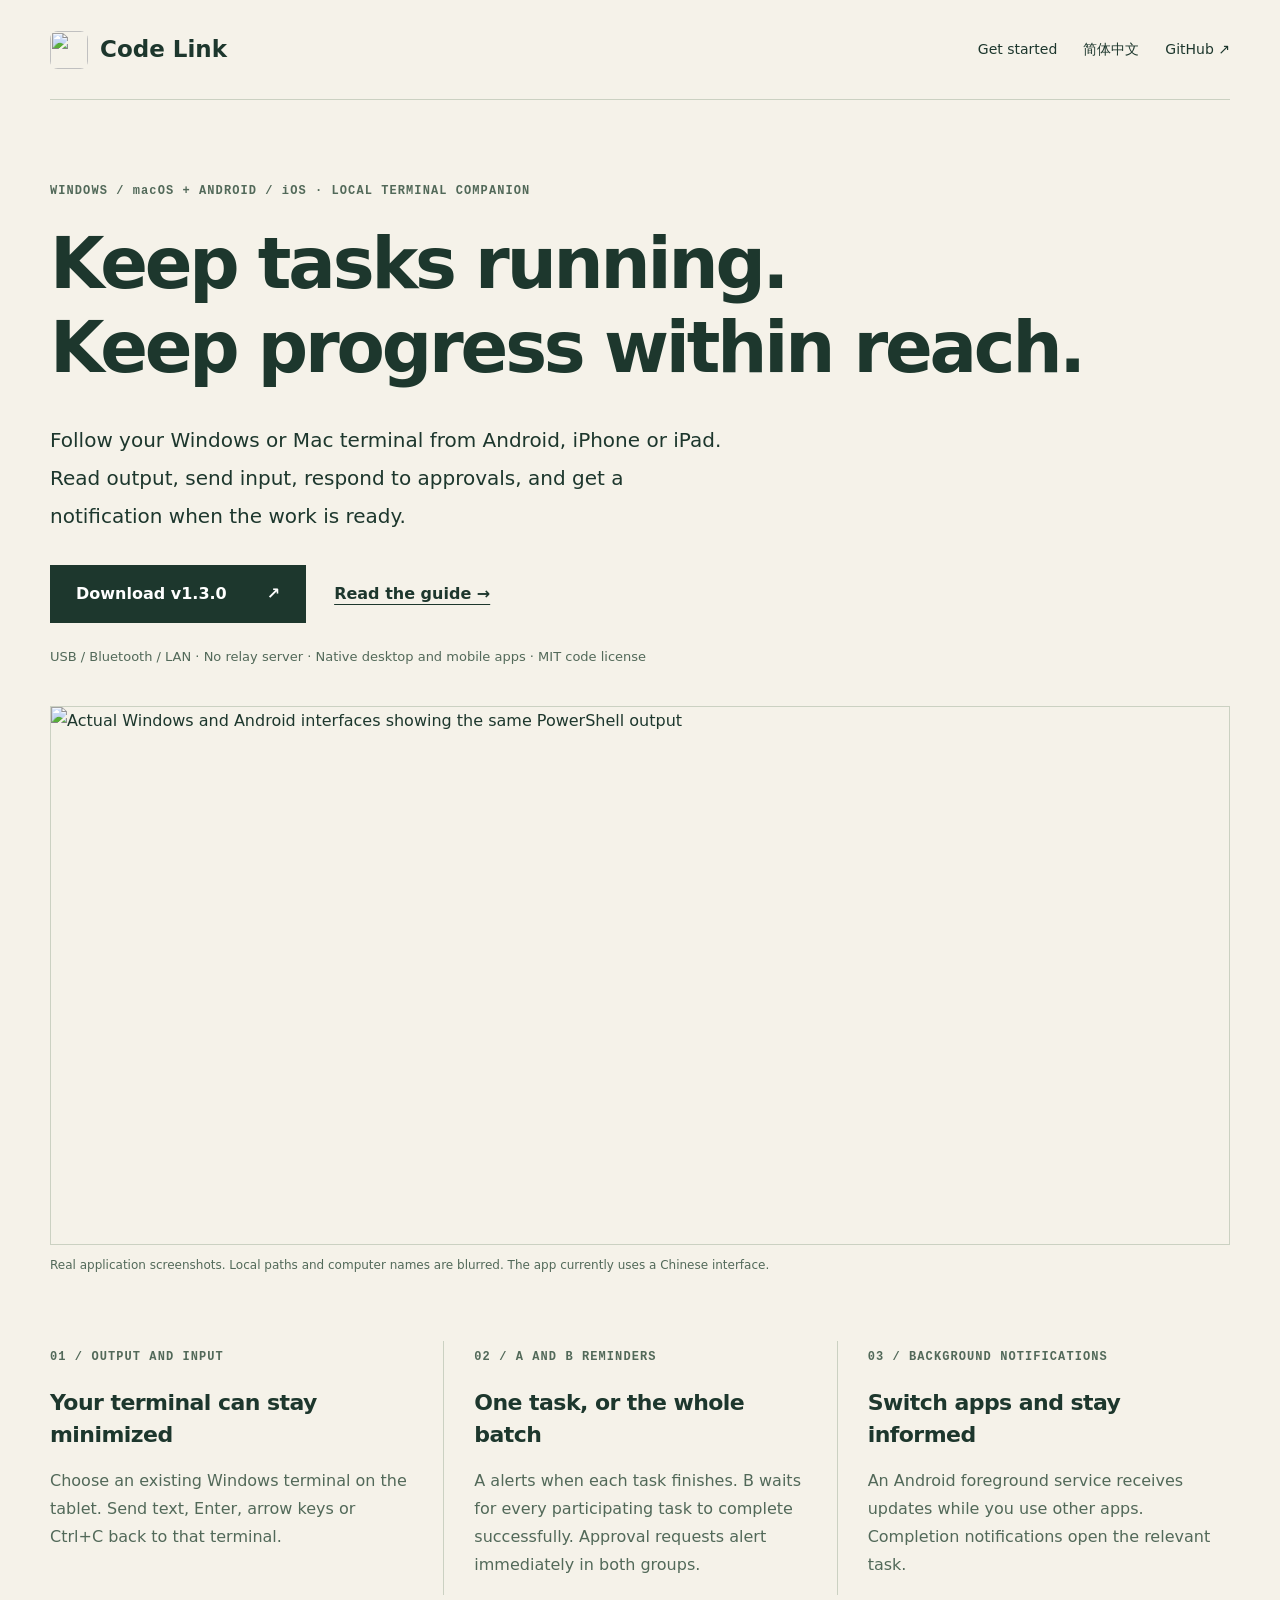
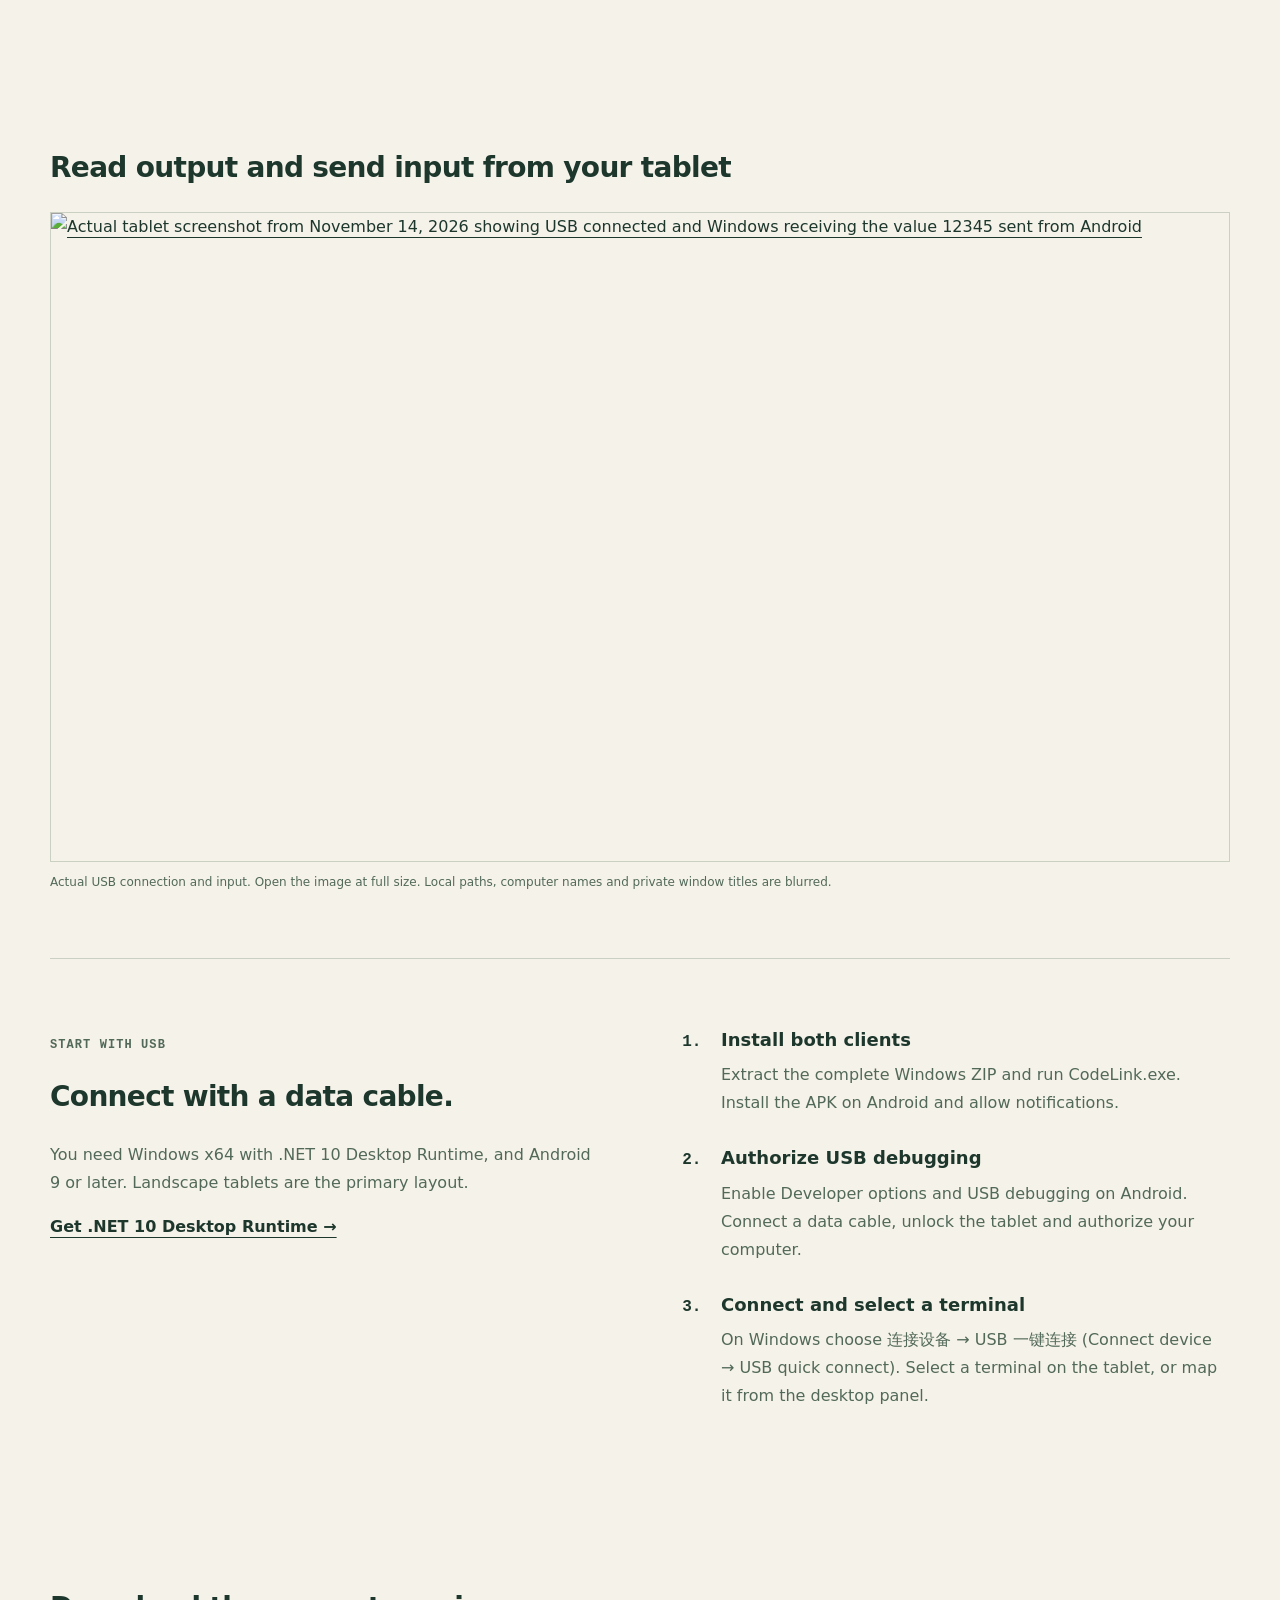
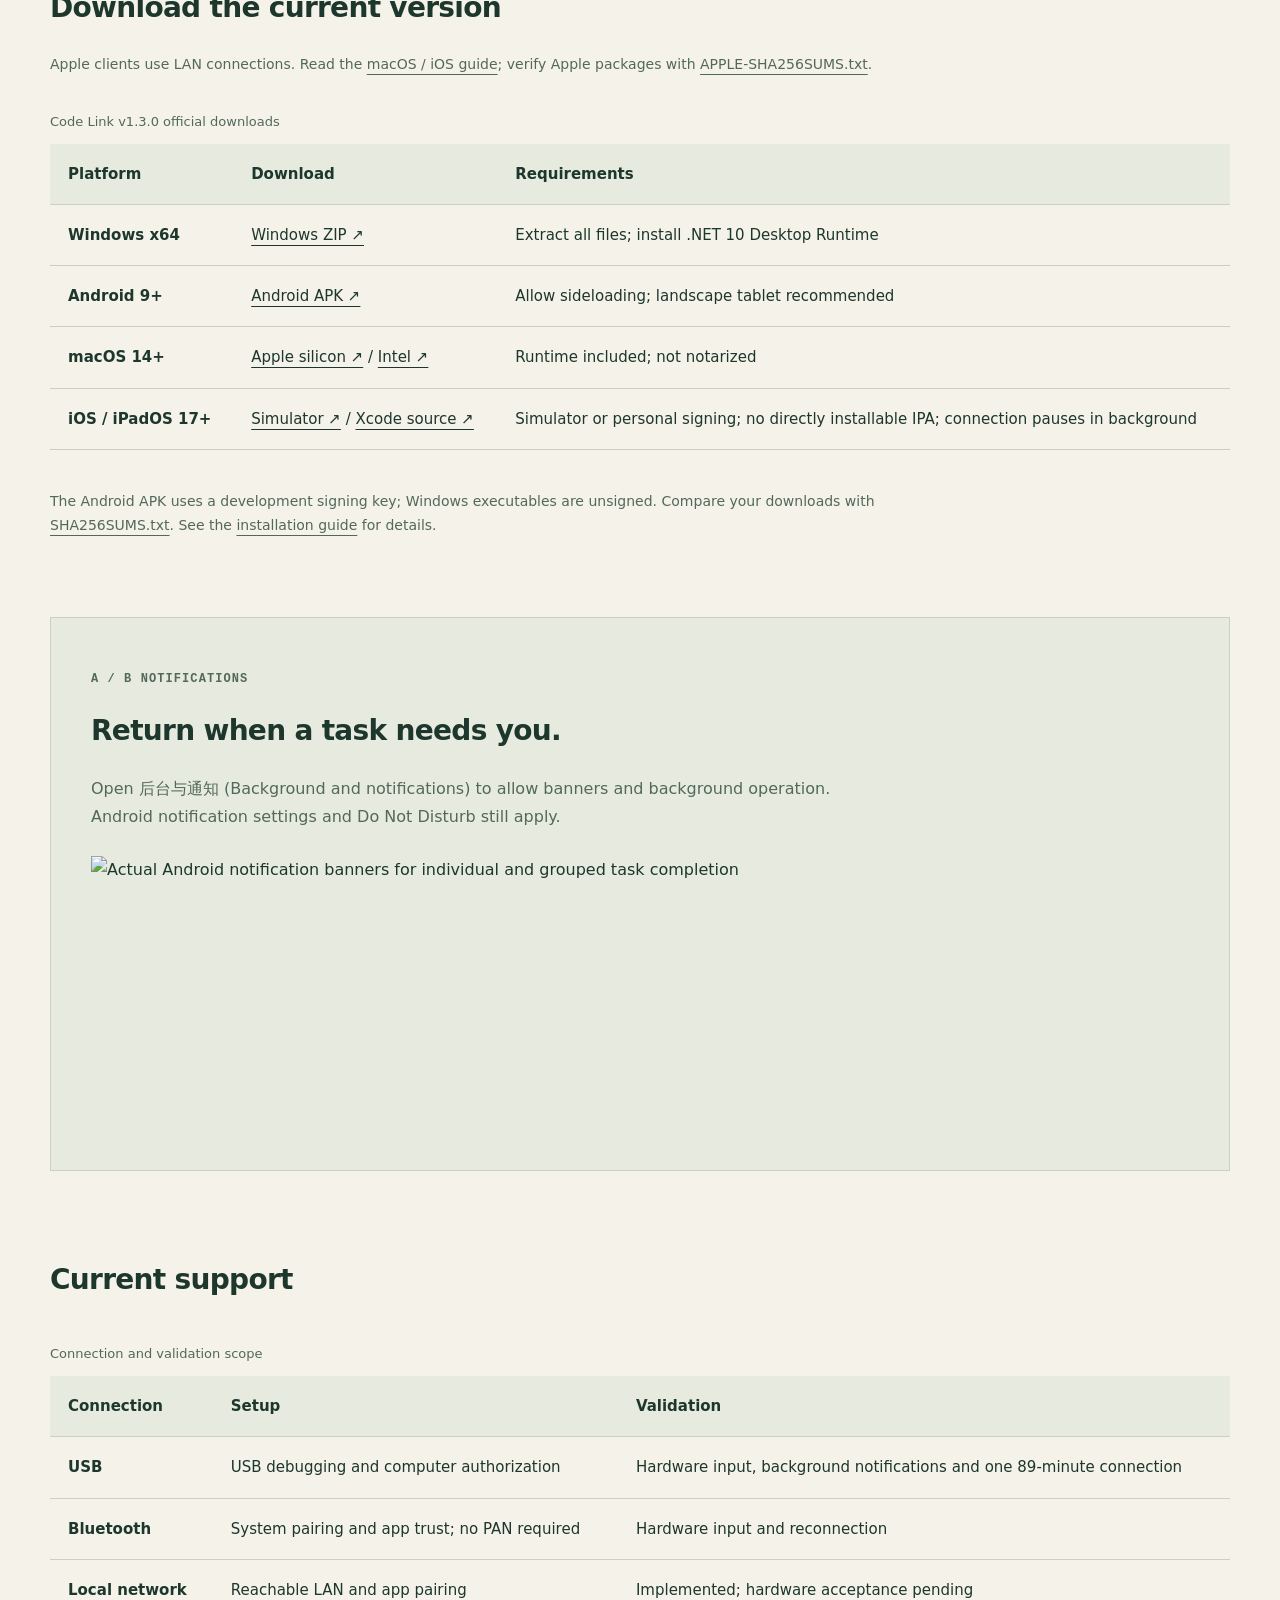
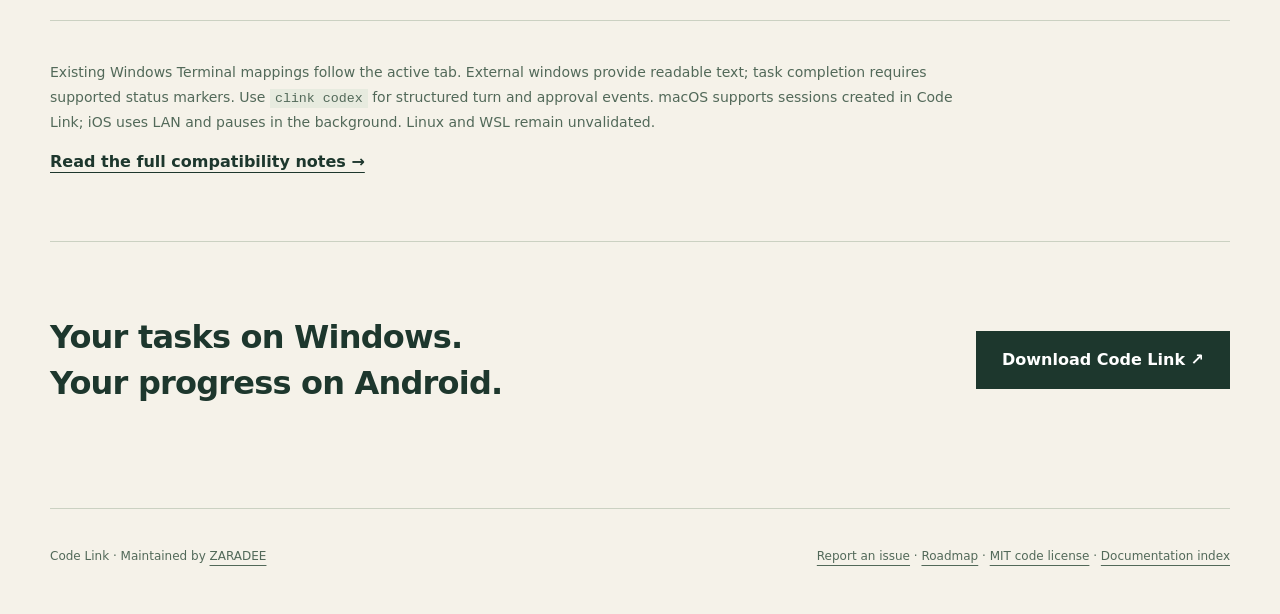
==== site/en.html @ ab852a63 "Correct Apple bundle names and exercise production TLS client" ====
<!doctype html>
<html lang="en">
<head>
  <meta charset="utf-8">
  <meta name="viewport" content="width=device-width, initial-scale=1">
  <title>Code Link | Windows / macOS terminal companion for Android / iOS</title>
  <meta name="description" content="Follow Windows or macOS terminals from Android, iPhone and iPad. Local terminal input, Codex approvals and grouped task reminders. Apple clients use LAN; iOS background and signing limitations are documented.">
  <meta name="robots" content="index,follow,max-image-preview:large">
  <meta name="theme-color" content="#1d372d">
  <link rel="canonical" href="https://zaradee.github.io/code_LINK/en.html">
  <link rel="alternate" hreflang="zh-CN" href="https://zaradee.github.io/code_LINK/">
  <link rel="alternate" hreflang="en" href="https://zaradee.github.io/code_LINK/en.html">
  <link rel="alternate" hreflang="x-default" href="https://zaradee.github.io/code_LINK/">
  <link rel="alternate" type="text/plain" href="llms.txt" title="Code Link documentation index">
  <link rel="icon" href="assets/logo.png" type="image/png">
  <link rel="sitemap" type="application/xml" href="sitemap.xml">
  <link rel="stylesheet" href="styles.css">
  <meta property="og:type" content="website">
  <meta property="og:site_name" content="Code Link">
  <meta property="og:locale" content="en_US">
  <meta property="og:locale:alternate" content="zh_CN">
  <meta property="og:title" content="Code Link | Windows / macOS terminal companion for Android / iOS">
  <meta property="og:description" content="Follow Windows or macOS terminals from Android, iPhone and iPad. Local terminal input, Codex approvals and grouped task reminders. Apple clients use LAN; iOS background and signing limitations are documented.">
  <meta property="og:url" content="https://zaradee.github.io/code_LINK/en.html">
  <meta property="og:image" content="https://zaradee.github.io/code_LINK/assets/social-preview.png">
  <meta property="og:image:width" content="1280">
  <meta property="og:image:height" content="640">
  <meta property="og:image:alt" content="Code Link running on Windows and an Android tablet">
  <meta name="twitter:card" content="summary_large_image">
  <meta name="twitter:title" content="Code Link | Local terminal companion">
  <meta name="twitter:description" content="Follow Windows or macOS terminals from Android, iPhone and iPad. Local terminal input, Codex approvals and grouped task reminders. Apple clients use LAN; iOS background and signing limitations are documented.">
  <meta name="twitter:image" content="https://zaradee.github.io/code_LINK/assets/social-preview.png">
  <script type="application/ld+json">
  {
    "@context": "https://schema.org",
    "@type": "SoftwareApplication",
    "name": "Code Link",
    "url": "https://zaradee.github.io/code_LINK/en.html",
    "description": "Local terminal companion for Windows, macOS, Android and iOS. Managed terminals, remote input, Codex approvals and grouped completion notifications; transport and background support vary by platform.",
    "applicationCategory": "DeveloperApplication",
    "operatingSystem": "Windows x64; macOS 14 or later; Android 9 or later; iOS 17 or later",
    "softwareVersion": "1.3.0",
    "inLanguage": ["zh-CN", "en"],
    "downloadUrl": "https://github.com/ZARADEE/code_LINK/releases/latest",
    "releaseNotes": "https://github.com/ZARADEE/code_LINK/blob/main/CHANGELOG.md",
    "isAccessibleForFree": true,
    "screenshot": "https://zaradee.github.io/code_LINK/assets/overview.png",
    "license": "https://github.com/ZARADEE/code_LINK/blob/main/LICENSE",
    "author": {"@type": "Person", "name": "ZARADEE", "url": "https://github.com/ZARADEE"},
    "offers": {"@type": "Offer", "price": "0", "priceCurrency": "USD"}
  }
  </script>
</head>
<body>
  <a class="skip" href="#main">Skip to content</a>
  <header class="wrap nav">
    <a class="brand" href="en.html"><img src="assets/logo.png" width="38" height="38" alt=""><span>Code Link</span></a>
    <nav aria-label="Main navigation"><a href="#start">Get started</a><a href="./" lang="zh-CN" hreflang="zh-CN">简体中文</a><a href="https://github.com/ZARADEE/code_LINK">GitHub ↗</a></nav>
  </header>
  <main id="main">
    <section class="wrap hero">
      <p class="eyebrow">WINDOWS / macOS + ANDROID / iOS · LOCAL TERMINAL COMPANION</p>
      <h1>Keep tasks running.<br>Keep progress within reach.</h1>
      <p class="intro">Follow your Windows or Mac terminal from Android, iPhone or iPad. Read output, send input, respond to approvals, and get a notification when the work is ready.</p>
      <div class="actions"><a class="button" href="https://github.com/ZARADEE/code_LINK/releases/latest">Download v1.3.0 <span aria-hidden="true">↗</span></a><a class="text-link" href="https://github.com/ZARADEE/code_LINK/blob/main/README.en.md">Read the guide →</a></div>
      <p class="meta">USB / Bluetooth / LAN · No relay server · Native desktop and mobile apps · MIT code license</p>
      <figure><img src="assets/overview.png" width="1800" height="820" alt="Actual Windows and Android interfaces showing the same PowerShell output"><figcaption>Real application screenshots. Local paths and computer names are blurred. The app currently uses a Chinese interface.</figcaption></figure>
    </section>
    <section class="wrap features" aria-label="Features">
      <article><span class="number">01 / OUTPUT AND INPUT</span><h2>Your terminal can stay minimized</h2><p>Choose an existing Windows terminal on the tablet. Send text, Enter, arrow keys or Ctrl+C back to that terminal.</p></article>
      <article><span class="number">02 / A AND B REMINDERS</span><h2>One task, or the whole batch</h2><p>A alerts when each task finishes. B waits for every participating task to complete successfully. Approval requests alert immediately in both groups.</p></article>
      <article><span class="number">03 / BACKGROUND NOTIFICATIONS</span><h2>Switch apps and stay informed</h2><p>An Android foreground service receives updates while you use other apps. Completion notifications open the relevant task.</p></article>
    </section>
    <section class="wrap details" aria-labelledby="screenshots">
      <h2 id="screenshots">Read output and send input from your tablet</h2>
      <figure><a href="assets/android.png"><img src="assets/android.png" width="1600" height="880" alt="Actual tablet screenshot from November 14, 2026 showing USB connected and Windows receiving the value 12345 sent from Android" loading="lazy"></a><figcaption>Actual USB connection and input. Open the image at full size. Local paths, computer names and private window titles are blurred.</figcaption></figure>
    </section>
    <section class="wrap split" id="start">
      <div><p class="eyebrow">START WITH USB</p><h2>Connect with a data cable.</h2><p>You need Windows x64 with .NET 10 Desktop Runtime, and Android 9 or later. Landscape tablets are the primary layout.</p><a class="text-link" href="https://dotnet.microsoft.com/en-us/download/dotnet/10.0">Get .NET 10 Desktop Runtime →</a></div>
      <ol class="steps">
        <li><strong>Install both clients</strong><p>Extract the complete Windows ZIP and run CodeLink.exe. Install the APK on Android and allow notifications.</p></li>
        <li><strong>Authorize USB debugging</strong><p>Enable Developer options and USB debugging on Android. Connect a data cable, unlock the tablet and authorize your computer.</p></li>
        <li><strong>Connect and select a terminal</strong><p>On Windows choose 连接设备 → USB 一键连接 (Connect device → USB quick connect). Select a terminal on the tablet, or map it from the desktop panel.</p></li>
      </ol>
    </section>
    <section class="wrap details" aria-labelledby="downloads">
      <h2 id="downloads">Download the current version</h2>
      <p>Apple clients use LAN connections. Read the <a href="https://github.com/ZARADEE/code_LINK/blob/main/docs/APPLE.md">macOS / iOS guide</a>; verify Apple packages with <a href="https://github.com/ZARADEE/code_LINK/releases/download/v1.3.0/APPLE-SHA256SUMS.txt">APPLE-SHA256SUMS.txt</a>.</p>
      <div class="table-scroll"><table><caption>Code Link v1.3.0 official downloads</caption><thead><tr><th scope="col">Platform</th><th scope="col">Download</th><th scope="col">Requirements</th></tr></thead><tbody>
        <tr><th scope="row">Windows x64</th><td><a href="https://github.com/ZARADEE/code_LINK/releases/download/v1.3.0/CodeLink-Windows-v1.3.0.zip">Windows ZIP ↗</a></td><td>Extract all files; install .NET 10 Desktop Runtime</td></tr>
        <tr><th scope="row">Android 9+</th><td><a href="https://github.com/ZARADEE/code_LINK/releases/download/v1.3.0/CodeLink-Android.apk">Android APK ↗</a></td><td>Allow sideloading; landscape tablet recommended</td></tr>
        <tr><th scope="row">macOS 14+</th><td><a href="https://github.com/ZARADEE/code_LINK/releases/download/v1.3.0/CodeLink-macOS-AppleSilicon-v1.3.0.zip">Apple silicon ↗</a> / <a href="https://github.com/ZARADEE/code_LINK/releases/download/v1.3.0/CodeLink-macOS-Intel-v1.3.0.zip">Intel ↗</a></td><td>Runtime included; not notarized</td></tr>
        <tr><th scope="row">iOS / iPadOS 17+</th><td><a href="https://github.com/ZARADEE/code_LINK/releases/download/v1.3.0/CodeLink-iOS-Simulator-v1.3.0.zip">Simulator ↗</a> / <a href="https://github.com/ZARADEE/code_LINK/releases/download/v1.3.0/CodeLink-Apple-Source-v1.3.0.zip">Xcode source ↗</a></td><td>Simulator or personal signing; no directly installable IPA; connection pauses in background</td></tr>
      </tbody></table></div>
      <p>The Android APK uses a development signing key; Windows executables are unsigned. Compare your downloads with <a href="https://github.com/ZARADEE/code_LINK/releases/download/v1.3.0/SHA256SUMS.txt">SHA256SUMS.txt</a>. See the <a href="https://github.com/ZARADEE/code_LINK/blob/main/docs/INSTALL.md">installation guide</a> for details.</p>
    </section>
    <section class="wrap notification">
      <div><p class="eyebrow">A / B NOTIFICATIONS</p><h2>Return when a task needs you.</h2><p>Open 后台与通知 (Background and notifications) to allow banners and background operation. Android notification settings and Do Not Disturb still apply.</p></div>
      <img src="assets/notifications.png" width="1320" height="330" alt="Actual Android notification banners for individual and grouped task completion" loading="lazy">
    </section>
    <section class="wrap details" aria-labelledby="scope">
      <h2 id="scope">Current support</h2>
      <div class="table-scroll"><table><caption>Connection and validation scope</caption><thead><tr><th scope="col">Connection</th><th scope="col">Setup</th><th scope="col">Validation</th></tr></thead><tbody>
        <tr><th scope="row">USB</th><td>USB debugging and computer authorization</td><td>Hardware input, background notifications and one 89-minute connection</td></tr>
        <tr><th scope="row">Bluetooth</th><td>System pairing and app trust; no PAN required</td><td>Hardware input and reconnection</td></tr>
        <tr><th scope="row">Local network</th><td>Reachable LAN and app pairing</td><td>Implemented; hardware acceptance pending</td></tr>
      </tbody></table></div>
      <p>Existing Windows Terminal mappings follow the active tab. External windows provide readable text; task completion requires supported status markers. Use <code>clink codex</code> for structured turn and approval events. macOS supports sessions created in Code Link; iOS uses LAN and pauses in the background. Linux and WSL remain unvalidated.</p>
      <a class="text-link" href="https://github.com/ZARADEE/code_LINK/blob/main/README.en.md">Read the full compatibility notes →</a>
    </section>
    <section class="wrap closing"><h2>Your tasks on Windows.<br>Your progress on Android.</h2><a class="button" href="https://github.com/ZARADEE/code_LINK/releases/latest">Download Code Link ↗</a></section>
  </main>
  <footer class="wrap"><p>Code Link · Maintained by <a href="https://github.com/ZARADEE">ZARADEE</a></p><p><a href="https://github.com/ZARADEE/code_LINK/issues/new/choose">Report an issue</a> · <a href="https://github.com/ZARADEE/code_LINK/blob/main/docs/ROADMAP.md">Roadmap</a> · <a href="https://github.com/ZARADEE/code_LINK/blob/main/LICENSE">MIT code license</a> · <a href="llms.txt">Documentation index</a></p></footer>
</body>
</html>
---- site/styles.css ----
:root{color-scheme:light;--paper:#f5f2e9;--ink:#1d372d;--muted:#526959;--line:#cbd1c2;--accent:#efbe3e}*{box-sizing:border-box}html{scroll-behavior:smooth;scroll-padding-top:24px}body{margin:0;background:var(--paper);color:var(--ink);font-family:system-ui,-apple-system,"Segoe UI","Microsoft YaHei",sans-serif;line-height:1.75}a{color:inherit;text-underline-offset:5px}a:hover{color:#465d24}a:focus-visible{outline:3px solid #936900;outline-offset:5px}.wrap{width:min(1180px,calc(100% - 64px));margin-inline:auto}.nav{display:flex;align-items:center;justify-content:space-between;gap:24px;min-height:100px;border-bottom:1px solid var(--line)}.brand{display:flex;align-items:center;gap:12px;font-size:23px;font-weight:750;text-decoration:none}.brand img{border-radius:8px}.nav nav{display:flex;gap:26px;font-size:14px}.nav nav a{text-decoration:none}.hero{padding-top:70px}.eyebrow,.number{font:600 12px/1.5 ui-monospace,Consolas,monospace;letter-spacing:.09em;color:var(--muted)}h1{font-size:clamp(42px,5.5vw,78px);letter-spacing:-.045em;line-height:1.19;margin:23px 0 30px;font-weight:800}h2{font-size:28px;line-height:1.45;letter-spacing:-.025em}.intro{max-width:680px;font-size:20px;line-height:1.9}.actions{display:flex;flex-wrap:wrap;align-items:center;gap:28px;margin-top:30px}.button{display:inline-flex;gap:40px;align-items:center;padding:14px 25px;background:var(--ink);color:white;text-decoration:none;border:1px solid var(--ink);font-weight:650}.button:hover{background:#365646;color:white}.text-link{font-weight:650}.meta{font-size:13px;color:var(--muted);margin:23px 0 38px}figure{margin:0}figure img{display:block;width:100%;height:auto;border:1px solid var(--line)}figcaption{font-size:12px;color:var(--muted);margin-top:10px}.features{display:grid;grid-template-columns:repeat(3,1fr);gap:0;padding:65px 0}.features article{padding:0 30px;border-left:1px solid var(--line)}.features article:first-child{padding-left:0;border-left:0}.features article:last-child{padding-right:0}.features h2{font-size:22px;margin:18px 0 14px}.features p,.split p,.notification p,.details p{color:var(--muted)}.split{display:grid;grid-template-columns:1fr 1fr;gap:90px;border-top:1px solid var(--line);padding:65px 0}.steps{margin:0;padding-left:26px}.steps li{padding-left:10px;margin-bottom:25px}.steps li::marker{font:600 16px ui-monospace,monospace}.steps strong{font-size:18px}.steps p{margin:6px 0}.notification{padding:40px;background:#e7ebdf;border:1px solid var(--line)}.notification>div{max-width:800px}.notification img{width:100%;height:auto;display:block;margin-top:25px}.details{padding-block:65px}.table-scroll{overflow-x:auto}table{width:100%;border-collapse:collapse;text-align:left;margin:20px 0 25px;font-size:15px}caption{text-align:left;color:var(--muted);font-size:13px;padding-bottom:10px}th,td{padding:17px 18px;border-bottom:1px solid var(--line)}thead{background:#e7ebdf}tbody th{white-space:nowrap}.details p{font-size:14px;max-width:920px}code{font-size:.95em;background:#e7ebdf;padding:2px 5px}.closing{border-top:1px solid var(--line);padding:45px 0 75px;display:flex;align-items:center;justify-content:space-between;gap:30px}.closing h2{font-size:32px}footer{border-top:1px solid var(--line);padding:25px 0 35px;font-size:12px;color:var(--muted);display:flex;justify-content:space-between;gap:20px}.skip{position:absolute;left:20px;top:-100px;padding:10px 16px;background:white;z-index:5}.skip:focus{top:10px}@media(max-width:760px){.wrap{width:calc(100% - 36px)}.nav{min-height:82px;flex-wrap:wrap;gap:10px;padding-block:15px}.nav nav{gap:18px;font-size:12px}.brand{font-size:20px}.hero{padding-top:45px}.intro{font-size:17px}.features{grid-template-columns:1fr;padding-block:35px}.features article,.features article:first-child,.features article:last-child{padding:24px 0;border-left:0;border-bottom:1px solid var(--line)}.split{grid-template-columns:1fr;gap:35px;padding-block:40px}.notification{padding:22px}.notification h2{font-size:24px}.details{padding-block:35px}th,td{padding:12px;min-width:130px}.closing{display:block;padding-block:30px 50px}.closing h2{font-size:27px}footer{display:block}.meta{line-height:2}.actions{gap:20px}}@media(prefers-reduced-motion:reduce){html{scroll-behavior:auto}}
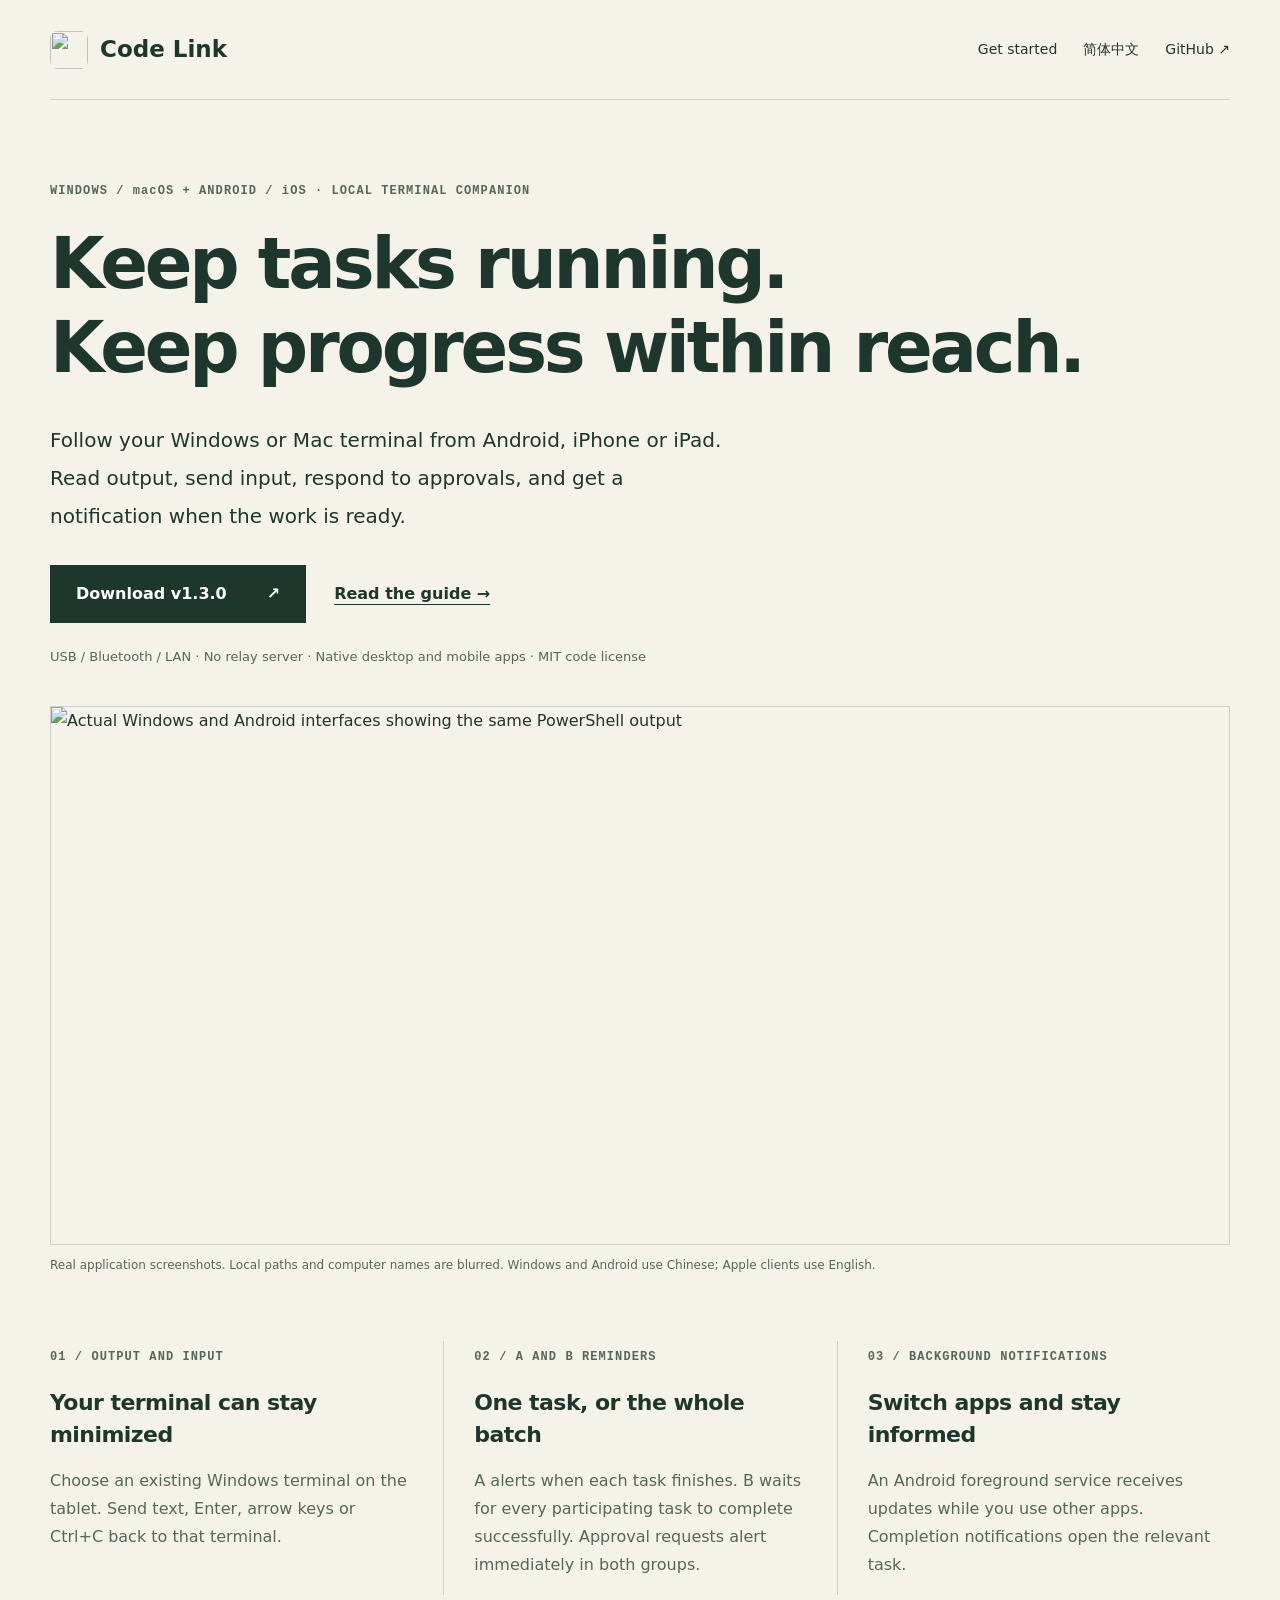
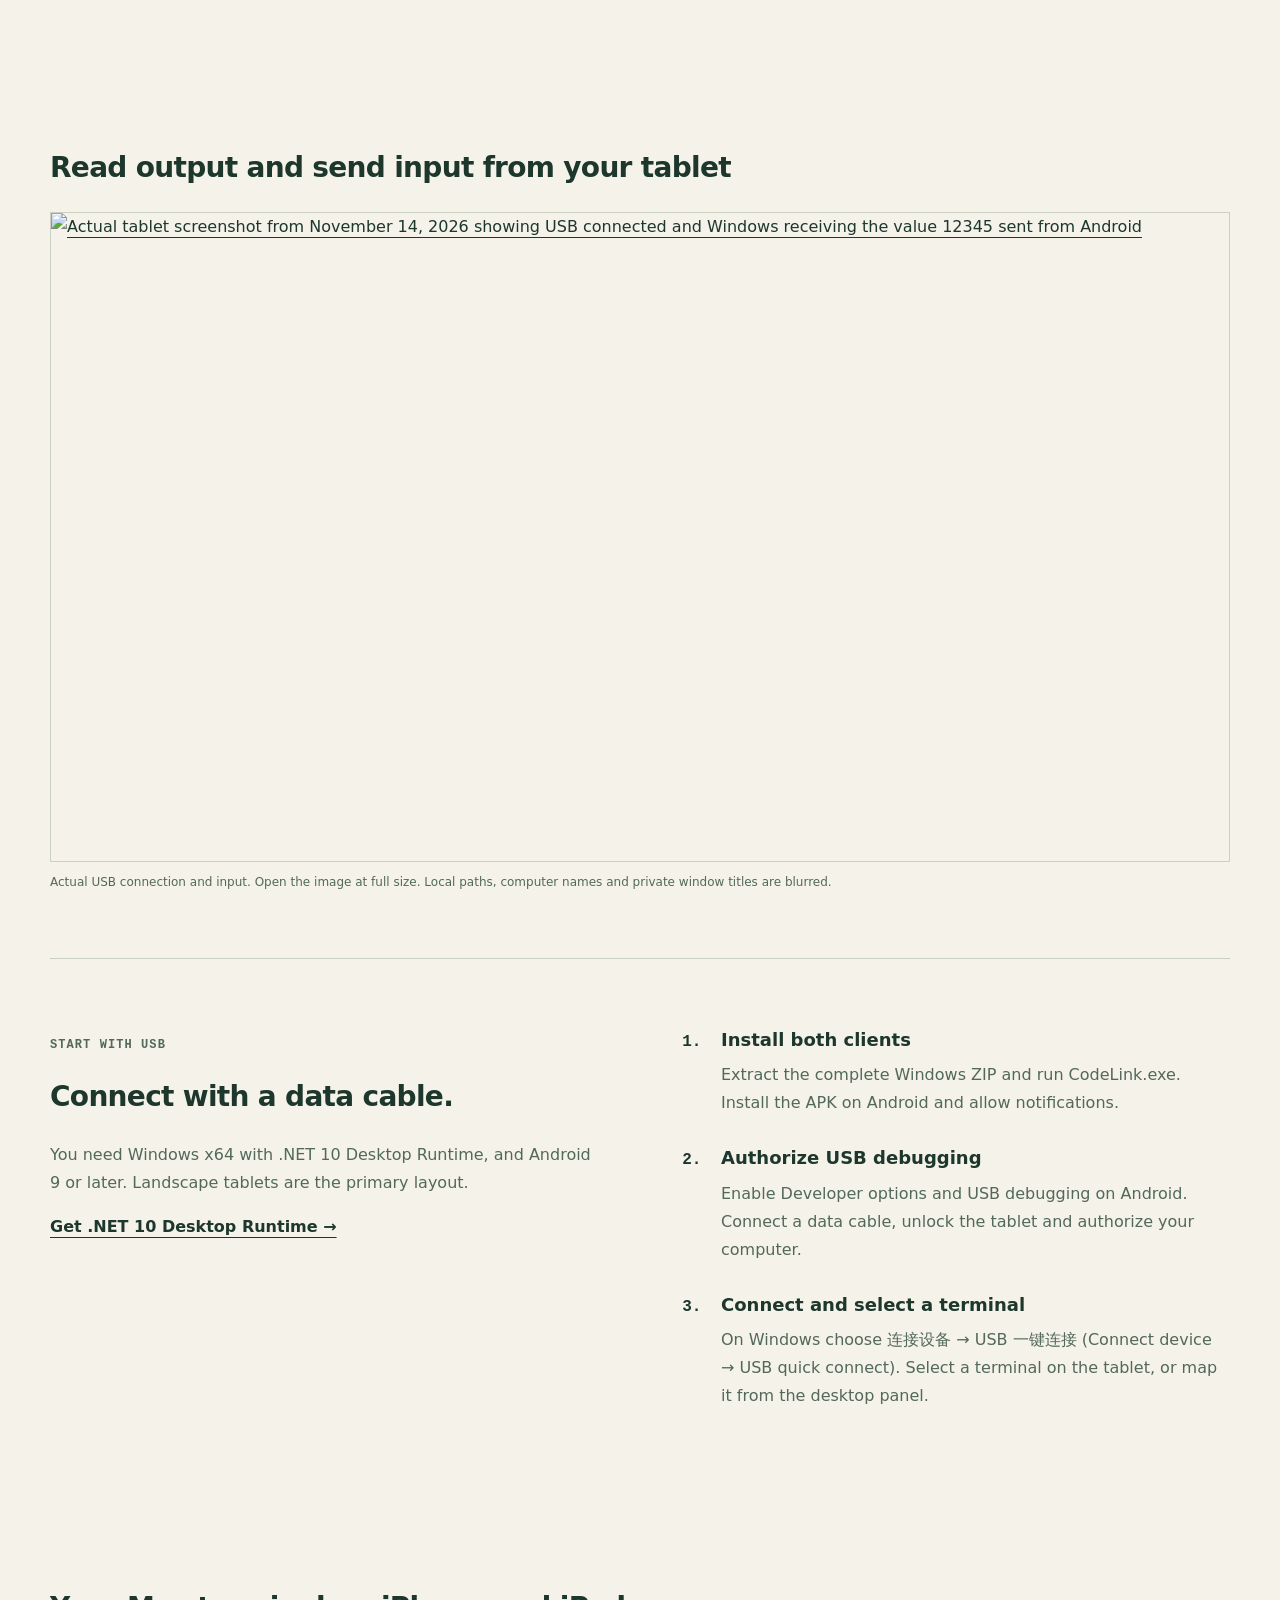
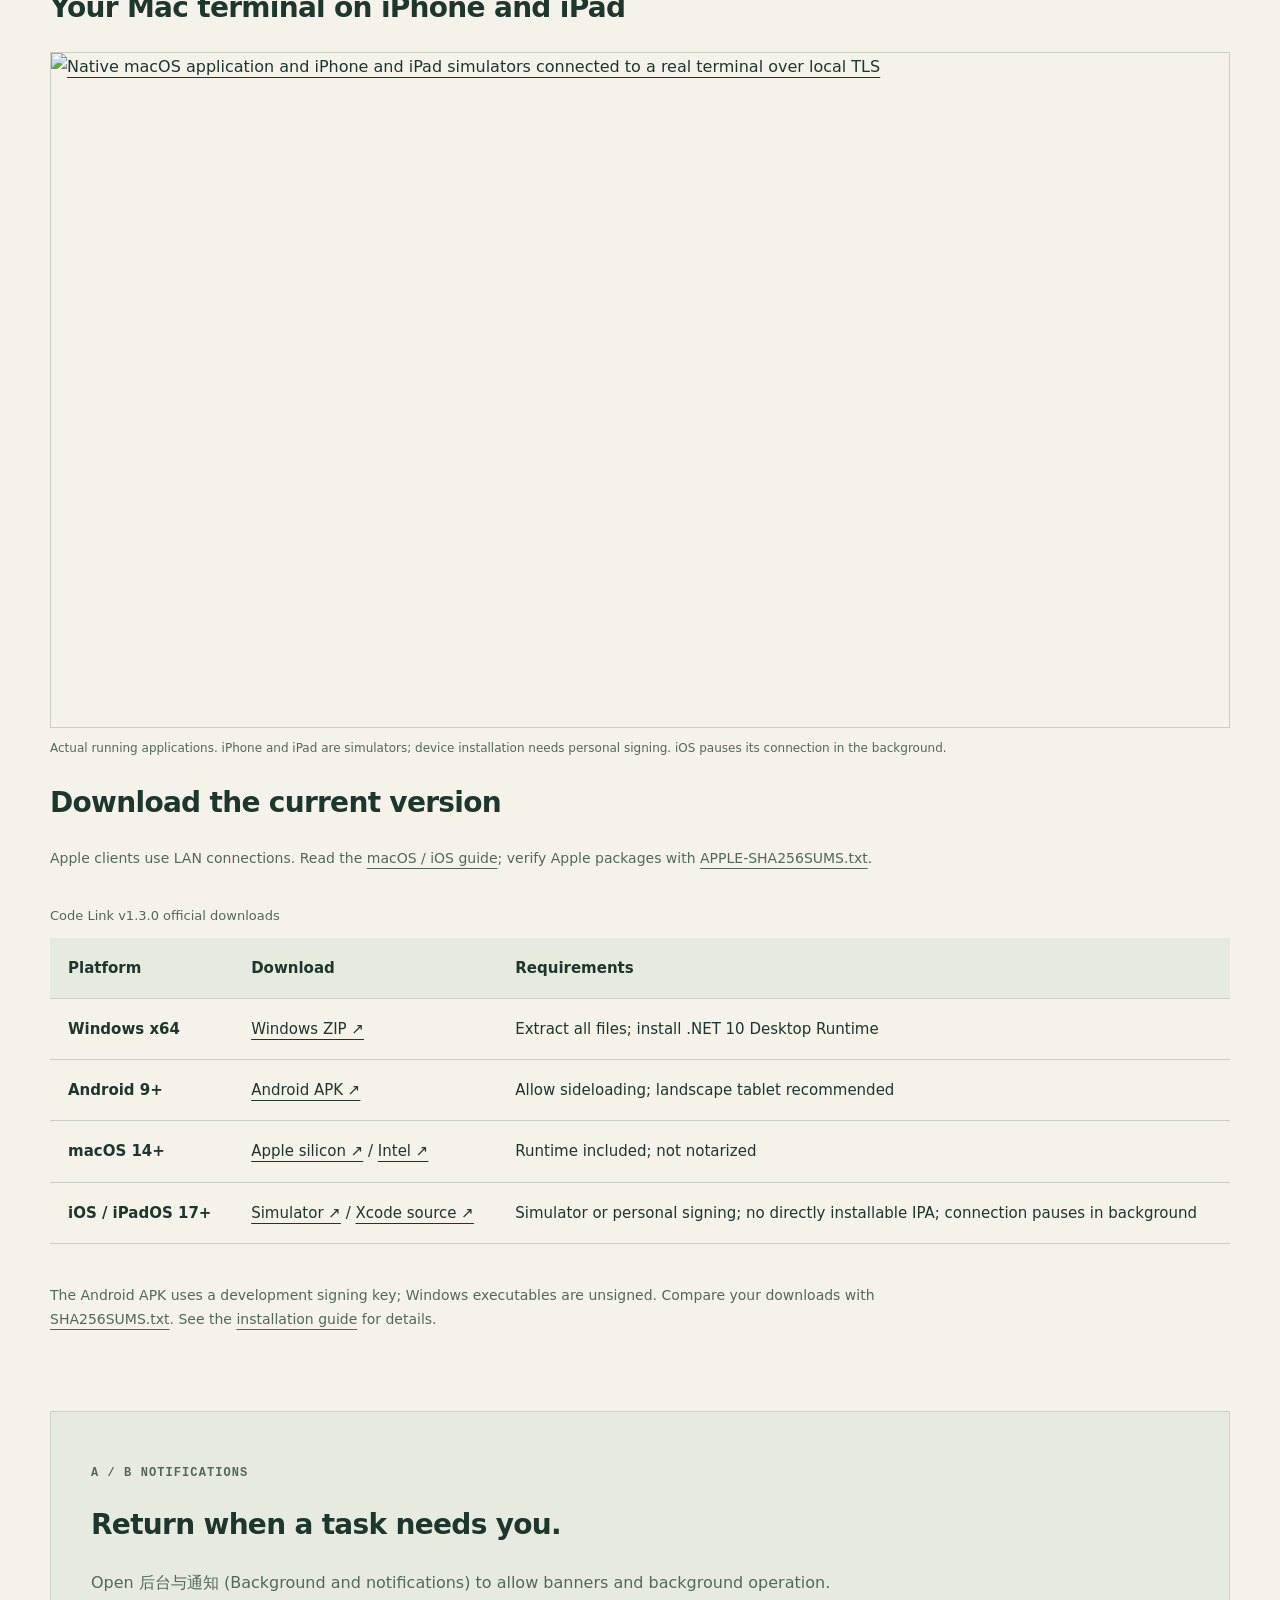
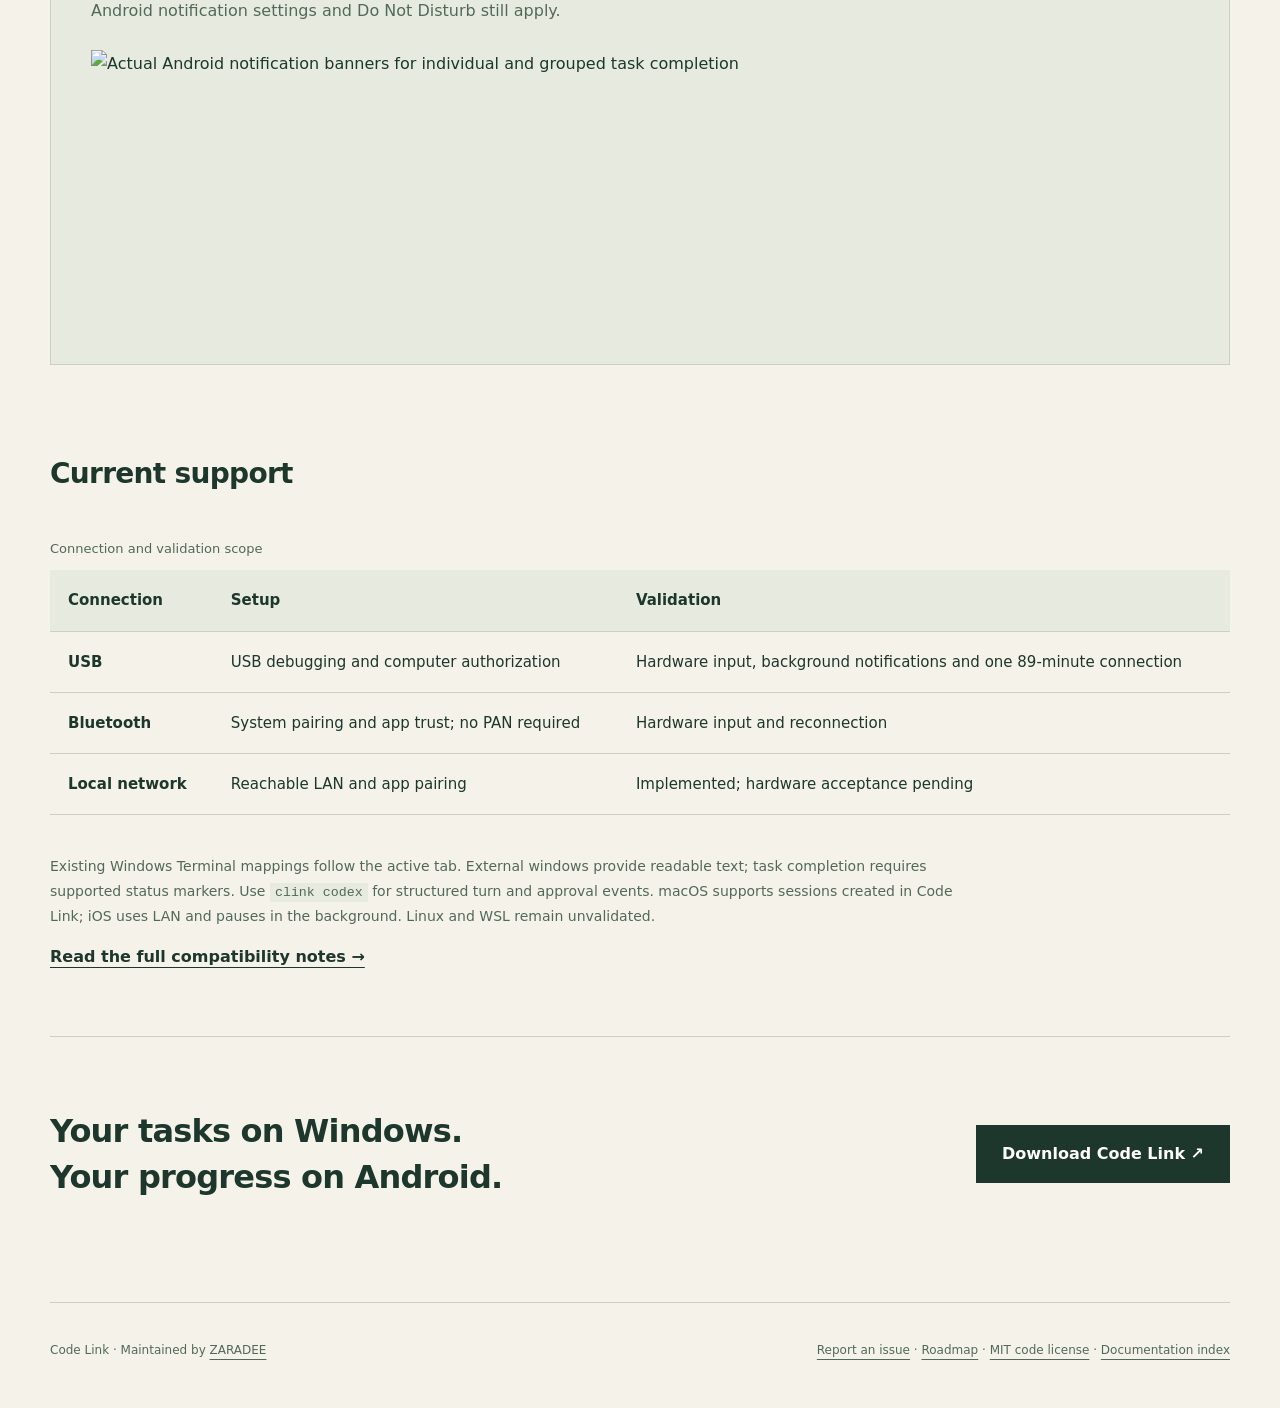
==== commit 8d6c9d2b: "Verify Apple bundle versions and document real Mac and iOS captures" ====
--- a/site/en.html
+++ b/site/en.html
@@ -64,7 +64,7 @@
       <p class="intro">Follow your Windows or Mac terminal from Android, iPhone or iPad. Read output, send input, respond to approvals, and get a notification when the work is ready.</p>
       <div class="actions"><a class="button" href="https://github.com/ZARADEE/code_LINK/releases/latest">Download v1.3.0 <span aria-hidden="true">↗</span></a><a class="text-link" href="https://github.com/ZARADEE/code_LINK/blob/main/README.en.md">Read the guide →</a></div>
       <p class="meta">USB / Bluetooth / LAN · No relay server · Native desktop and mobile apps · MIT code license</p>
-      <figure><img src="assets/overview.png" width="1800" height="820" alt="Actual Windows and Android interfaces showing the same PowerShell output"><figcaption>Real application screenshots. Local paths and computer names are blurred. The app currently uses a Chinese interface.</figcaption></figure>
+      <figure><img src="assets/overview.png" width="1800" height="820" alt="Actual Windows and Android interfaces showing the same PowerShell output"><figcaption>Real application screenshots. Local paths and computer names are blurred. Windows and Android use Chinese; Apple clients use English.</figcaption></figure>
     </section>
     <section class="wrap features" aria-label="Features">
       <article><span class="number">01 / OUTPUT AND INPUT</span><h2>Your terminal can stay minimized</h2><p>Choose an existing Windows terminal on the tablet. Send text, Enter, arrow keys or Ctrl+C back to that terminal.</p></article>
@@ -84,6 +84,8 @@
       </ol>
     </section>
     <section class="wrap details" aria-labelledby="downloads">
+      <h2 id="apple">Your Mac terminal on iPhone and iPad</h2>
+      <figure><a href="assets/apple-overview.png"><img src="assets/apple-overview.png" width="1800" height="1030" alt="Native macOS application and iPhone and iPad simulators connected to a real terminal over local TLS" loading="lazy"></a><figcaption>Actual running applications. iPhone and iPad are simulators; device installation needs personal signing. iOS pauses its connection in the background.</figcaption></figure>
       <h2 id="downloads">Download the current version</h2>
       <p>Apple clients use LAN connections. Read the <a href="https://github.com/ZARADEE/code_LINK/blob/main/docs/APPLE.md">macOS / iOS guide</a>; verify Apple packages with <a href="https://github.com/ZARADEE/code_LINK/releases/download/v1.3.0/APPLE-SHA256SUMS.txt">APPLE-SHA256SUMS.txt</a>.</p>
       <div class="table-scroll"><table><caption>Code Link v1.3.0 official downloads</caption><thead><tr><th scope="col">Platform</th><th scope="col">Download</th><th scope="col">Requirements</th></tr></thead><tbody>
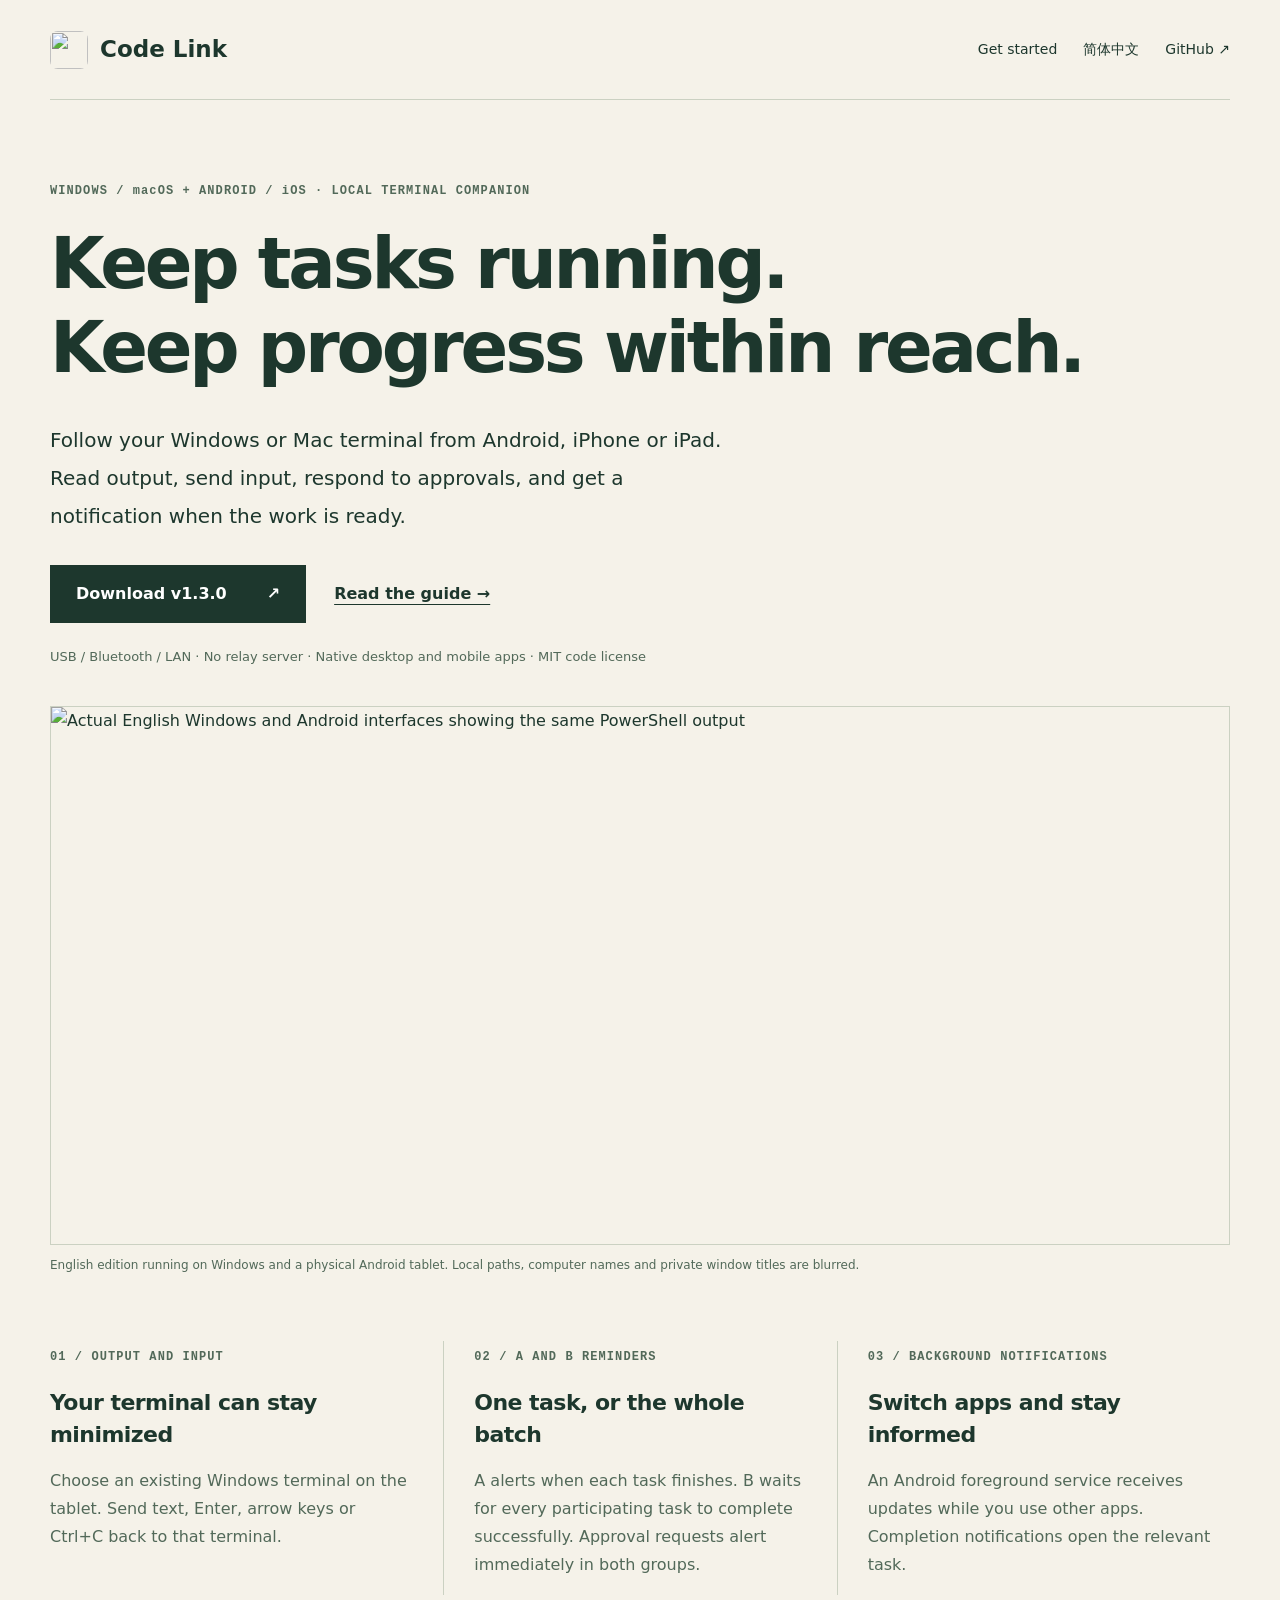
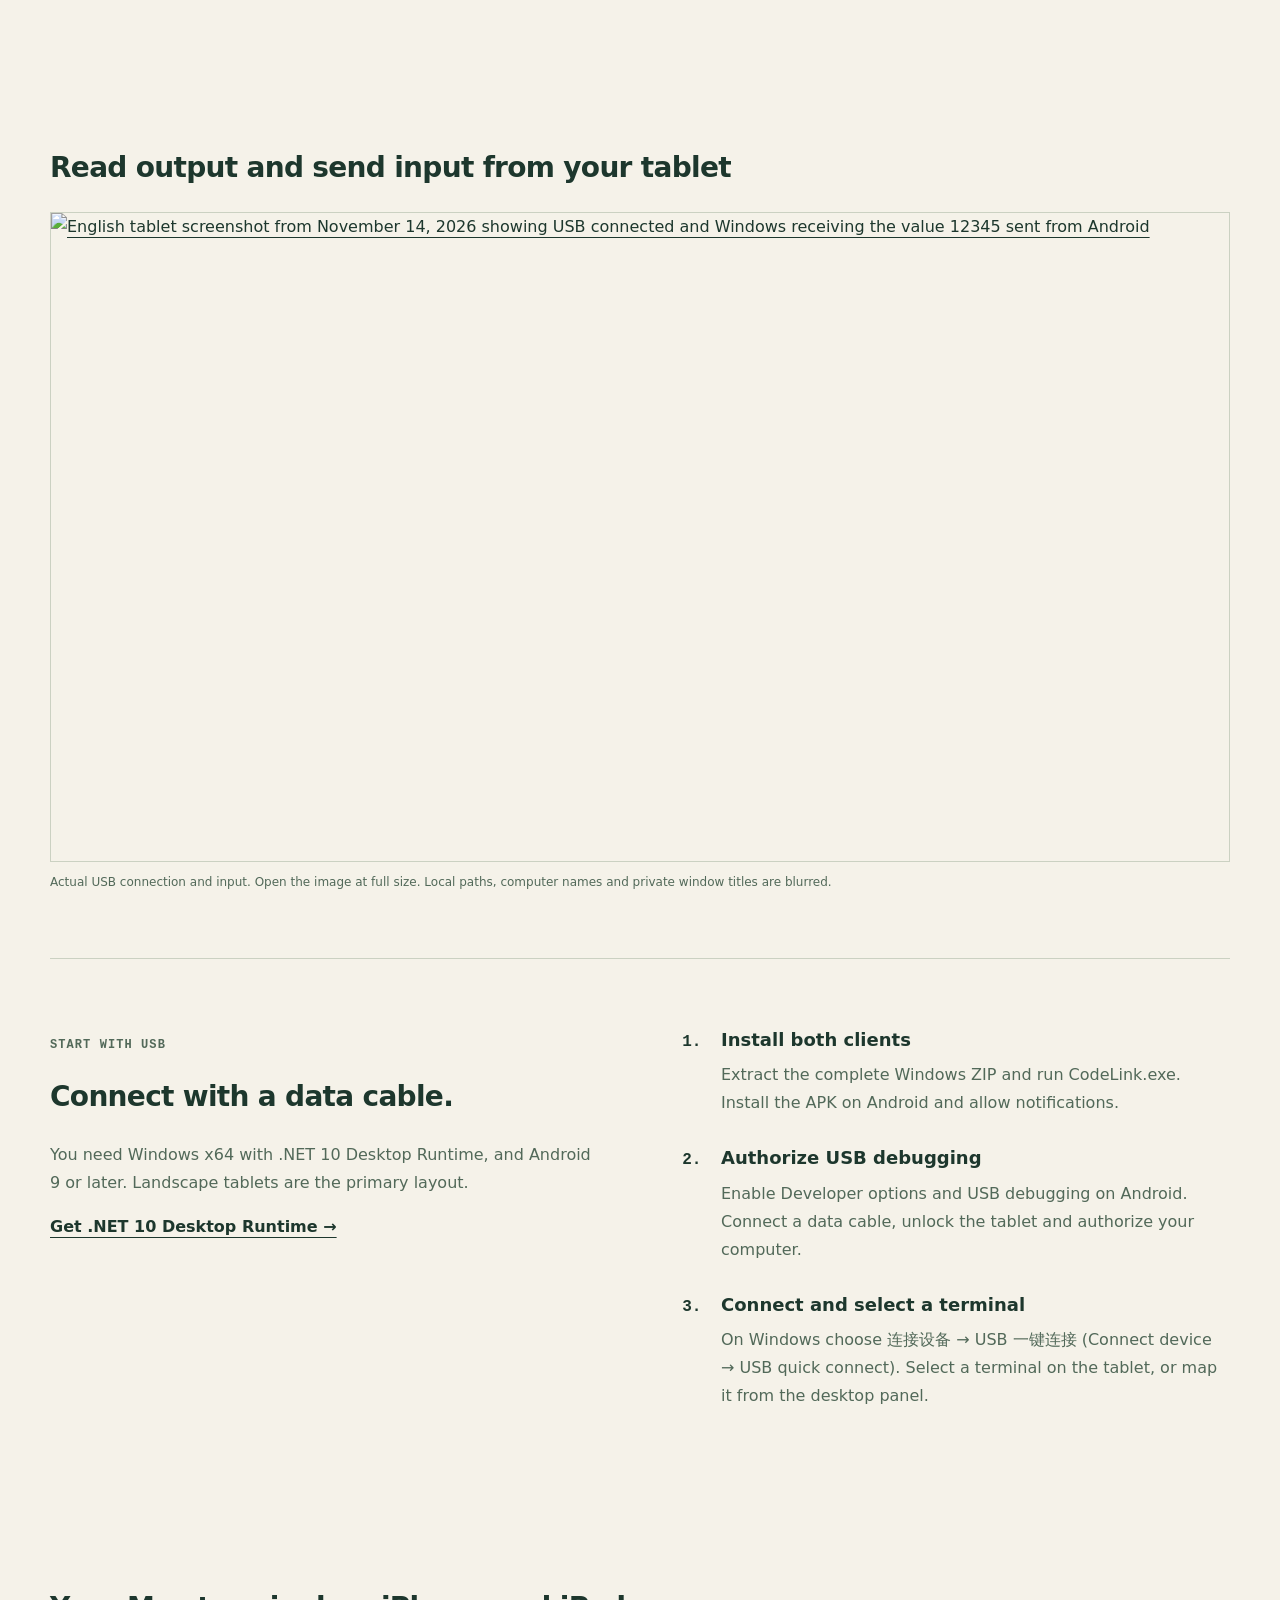
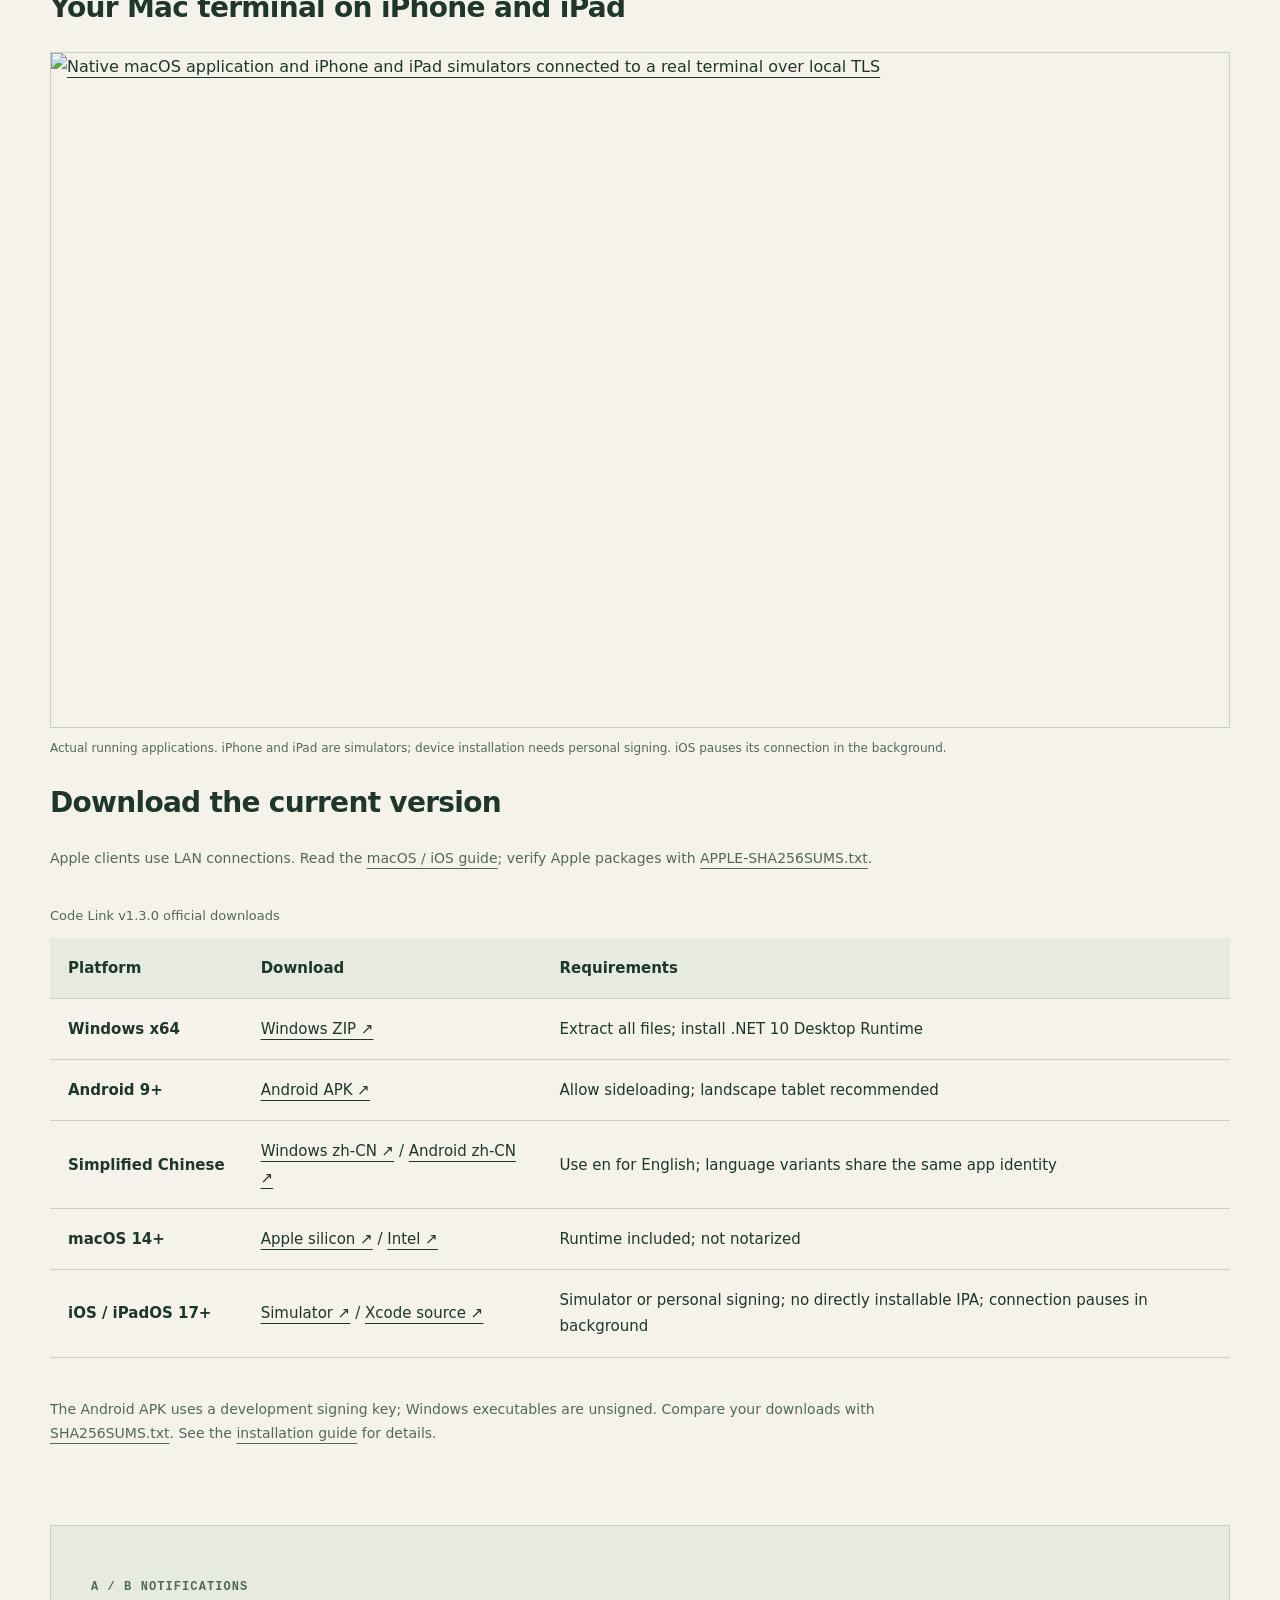
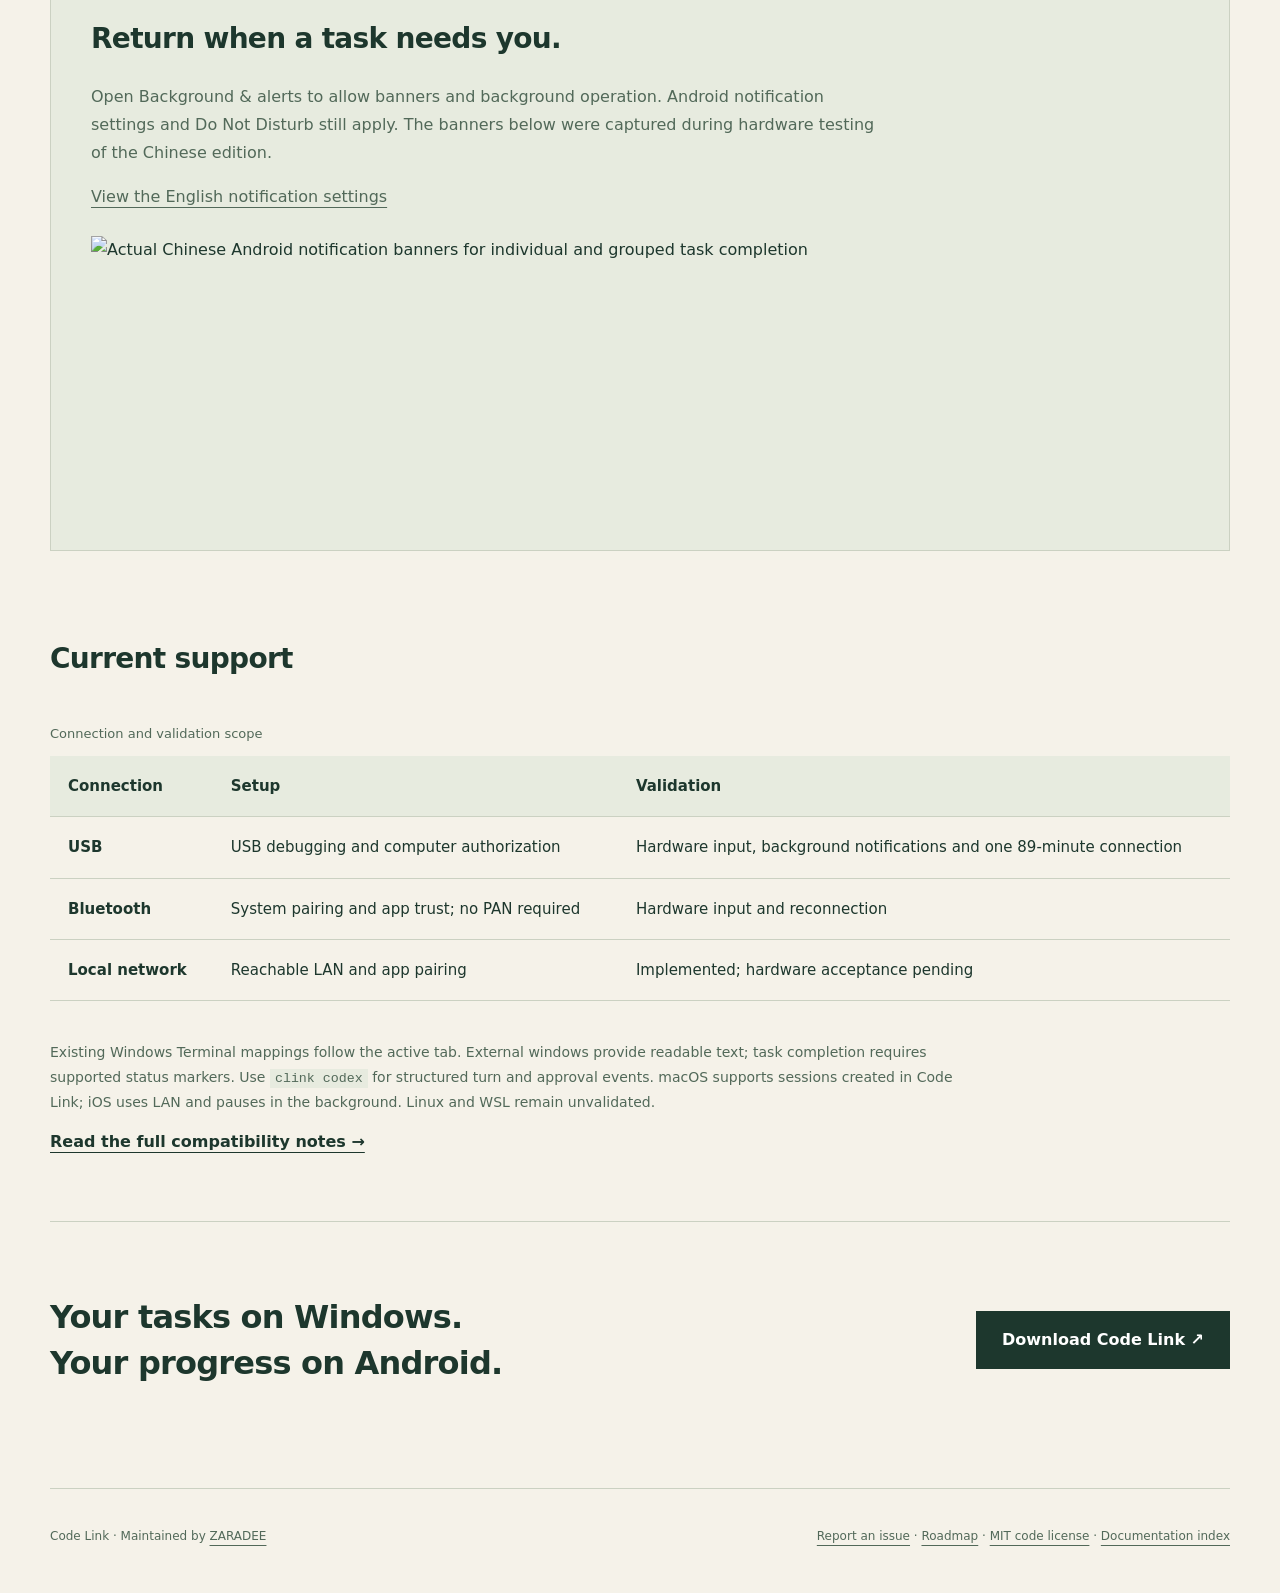
==== commit ed015eb8: "Add English builds, language-specific packages and developer guide" ====
--- a/site/en.html
+++ b/site/en.html
@@ -44,7 +44,7 @@
     "downloadUrl": "https://github.com/ZARADEE/code_LINK/releases/latest",
     "releaseNotes": "https://github.com/ZARADEE/code_LINK/blob/main/CHANGELOG.md",
     "isAccessibleForFree": true,
-    "screenshot": "https://zaradee.github.io/code_LINK/assets/overview.png",
+    "screenshot": "https://zaradee.github.io/code_LINK/assets/overview-en.png",
     "license": "https://github.com/ZARADEE/code_LINK/blob/main/LICENSE",
     "author": {"@type": "Person", "name": "ZARADEE", "url": "https://github.com/ZARADEE"},
     "offers": {"@type": "Offer", "price": "0", "priceCurrency": "USD"}
@@ -64,7 +64,7 @@
       <p class="intro">Follow your Windows or Mac terminal from Android, iPhone or iPad. Read output, send input, respond to approvals, and get a notification when the work is ready.</p>
       <div class="actions"><a class="button" href="https://github.com/ZARADEE/code_LINK/releases/latest">Download v1.3.0 <span aria-hidden="true">↗</span></a><a class="text-link" href="https://github.com/ZARADEE/code_LINK/blob/main/README.en.md">Read the guide →</a></div>
       <p class="meta">USB / Bluetooth / LAN · No relay server · Native desktop and mobile apps · MIT code license</p>
-      <figure><img src="assets/overview.png" width="1800" height="820" alt="Actual Windows and Android interfaces showing the same PowerShell output"><figcaption>Real application screenshots. Local paths and computer names are blurred. Windows and Android use Chinese; Apple clients use English.</figcaption></figure>
+      <figure><img src="assets/overview-en.png" width="1800" height="820" alt="Actual English Windows and Android interfaces showing the same PowerShell output"><figcaption>English edition running on Windows and a physical Android tablet. Local paths, computer names and private window titles are blurred.</figcaption></figure>
     </section>
     <section class="wrap features" aria-label="Features">
       <article><span class="number">01 / OUTPUT AND INPUT</span><h2>Your terminal can stay minimized</h2><p>Choose an existing Windows terminal on the tablet. Send text, Enter, arrow keys or Ctrl+C back to that terminal.</p></article>
@@ -73,7 +73,7 @@
     </section>
     <section class="wrap details" aria-labelledby="screenshots">
       <h2 id="screenshots">Read output and send input from your tablet</h2>
-      <figure><a href="assets/android.png"><img src="assets/android.png" width="1600" height="880" alt="Actual tablet screenshot from November 14, 2026 showing USB connected and Windows receiving the value 12345 sent from Android" loading="lazy"></a><figcaption>Actual USB connection and input. Open the image at full size. Local paths, computer names and private window titles are blurred.</figcaption></figure>
+      <figure><a href="assets/android-en.png"><img src="assets/android-en.png" width="1600" height="880" alt="English tablet screenshot from November 14, 2026 showing USB connected and Windows receiving the value 12345 sent from Android" loading="lazy"></a><figcaption>Actual USB connection and input. Open the image at full size. Local paths, computer names and private window titles are blurred.</figcaption></figure>
     </section>
     <section class="wrap split" id="start">
       <div><p class="eyebrow">START WITH USB</p><h2>Connect with a data cable.</h2><p>You need Windows x64 with .NET 10 Desktop Runtime, and Android 9 or later. Landscape tablets are the primary layout.</p><a class="text-link" href="https://dotnet.microsoft.com/en-us/download/dotnet/10.0">Get .NET 10 Desktop Runtime →</a></div>
@@ -89,16 +89,17 @@
       <h2 id="downloads">Download the current version</h2>
       <p>Apple clients use LAN connections. Read the <a href="https://github.com/ZARADEE/code_LINK/blob/main/docs/APPLE.md">macOS / iOS guide</a>; verify Apple packages with <a href="https://github.com/ZARADEE/code_LINK/releases/download/v1.3.0/APPLE-SHA256SUMS.txt">APPLE-SHA256SUMS.txt</a>.</p>
       <div class="table-scroll"><table><caption>Code Link v1.3.0 official downloads</caption><thead><tr><th scope="col">Platform</th><th scope="col">Download</th><th scope="col">Requirements</th></tr></thead><tbody>
-        <tr><th scope="row">Windows x64</th><td><a href="https://github.com/ZARADEE/code_LINK/releases/download/v1.3.0/CodeLink-Windows-v1.3.0.zip">Windows ZIP ↗</a></td><td>Extract all files; install .NET 10 Desktop Runtime</td></tr>
-        <tr><th scope="row">Android 9+</th><td><a href="https://github.com/ZARADEE/code_LINK/releases/download/v1.3.0/CodeLink-Android.apk">Android APK ↗</a></td><td>Allow sideloading; landscape tablet recommended</td></tr>
-        <tr><th scope="row">macOS 14+</th><td><a href="https://github.com/ZARADEE/code_LINK/releases/download/v1.3.0/CodeLink-macOS-AppleSilicon-v1.3.0.zip">Apple silicon ↗</a> / <a href="https://github.com/ZARADEE/code_LINK/releases/download/v1.3.0/CodeLink-macOS-Intel-v1.3.0.zip">Intel ↗</a></td><td>Runtime included; not notarized</td></tr>
-        <tr><th scope="row">iOS / iPadOS 17+</th><td><a href="https://github.com/ZARADEE/code_LINK/releases/download/v1.3.0/CodeLink-iOS-Simulator-v1.3.0.zip">Simulator ↗</a> / <a href="https://github.com/ZARADEE/code_LINK/releases/download/v1.3.0/CodeLink-Apple-Source-v1.3.0.zip">Xcode source ↗</a></td><td>Simulator or personal signing; no directly installable IPA; connection pauses in background</td></tr>
+        <tr><th scope="row">Windows x64</th><td><a href="https://github.com/ZARADEE/code_LINK/releases/download/v1.3.0/CodeLink-Windows-v1.3.0-en.zip">Windows ZIP ↗</a></td><td>Extract all files; install .NET 10 Desktop Runtime</td></tr>
+        <tr><th scope="row">Android 9+</th><td><a href="https://github.com/ZARADEE/code_LINK/releases/download/v1.3.0/CodeLink-Android-v1.3.0-en.apk">Android APK ↗</a></td><td>Allow sideloading; landscape tablet recommended</td></tr>
+        <tr><th scope="row">Simplified Chinese</th><td><a href="https://github.com/ZARADEE/code_LINK/releases/download/v1.3.0/CodeLink-Windows-v1.3.0-zh-CN.zip">Windows zh-CN ↗</a> / <a href="https://github.com/ZARADEE/code_LINK/releases/download/v1.3.0/CodeLink-Android-v1.3.0-zh-CN.apk">Android zh-CN ↗</a></td><td>Use en for English; language variants share the same app identity</td></tr>
+        <tr><th scope="row">macOS 14+</th><td><a href="https://github.com/ZARADEE/code_LINK/releases/download/v1.3.0/CodeLink-macOS-AppleSilicon-v1.3.0-en.zip">Apple silicon ↗</a> / <a href="https://github.com/ZARADEE/code_LINK/releases/download/v1.3.0/CodeLink-macOS-Intel-v1.3.0-en.zip">Intel ↗</a></td><td>Runtime included; not notarized</td></tr>
+        <tr><th scope="row">iOS / iPadOS 17+</th><td><a href="https://github.com/ZARADEE/code_LINK/releases/download/v1.3.0/CodeLink-iOS-Simulator-v1.3.0-en.zip">Simulator ↗</a> / <a href="https://github.com/ZARADEE/code_LINK/releases/download/v1.3.0/CodeLink-Apple-Source-v1.3.0-en.zip">Xcode source ↗</a></td><td>Simulator or personal signing; no directly installable IPA; connection pauses in background</td></tr>
       </tbody></table></div>
       <p>The Android APK uses a development signing key; Windows executables are unsigned. Compare your downloads with <a href="https://github.com/ZARADEE/code_LINK/releases/download/v1.3.0/SHA256SUMS.txt">SHA256SUMS.txt</a>. See the <a href="https://github.com/ZARADEE/code_LINK/blob/main/docs/INSTALL.md">installation guide</a> for details.</p>
     </section>
     <section class="wrap notification">
-      <div><p class="eyebrow">A / B NOTIFICATIONS</p><h2>Return when a task needs you.</h2><p>Open 后台与通知 (Background and notifications) to allow banners and background operation. Android notification settings and Do Not Disturb still apply.</p></div>
-      <img src="assets/notifications.png" width="1320" height="330" alt="Actual Android notification banners for individual and grouped task completion" loading="lazy">
+      <div><p class="eyebrow">A / B NOTIFICATIONS</p><h2>Return when a task needs you.</h2><p>Open Background &amp; alerts to allow banners and background operation. Android notification settings and Do Not Disturb still apply. The banners below were captured during hardware testing of the Chinese edition.</p><p><a href="assets/background-settings-en.png">View the English notification settings</a></p></div>
+      <img src="assets/notifications.png" width="1320" height="330" alt="Actual Chinese Android notification banners for individual and grouped task completion" loading="lazy">
     </section>
     <section class="wrap details" aria-labelledby="scope">
       <h2 id="scope">Current support</h2>
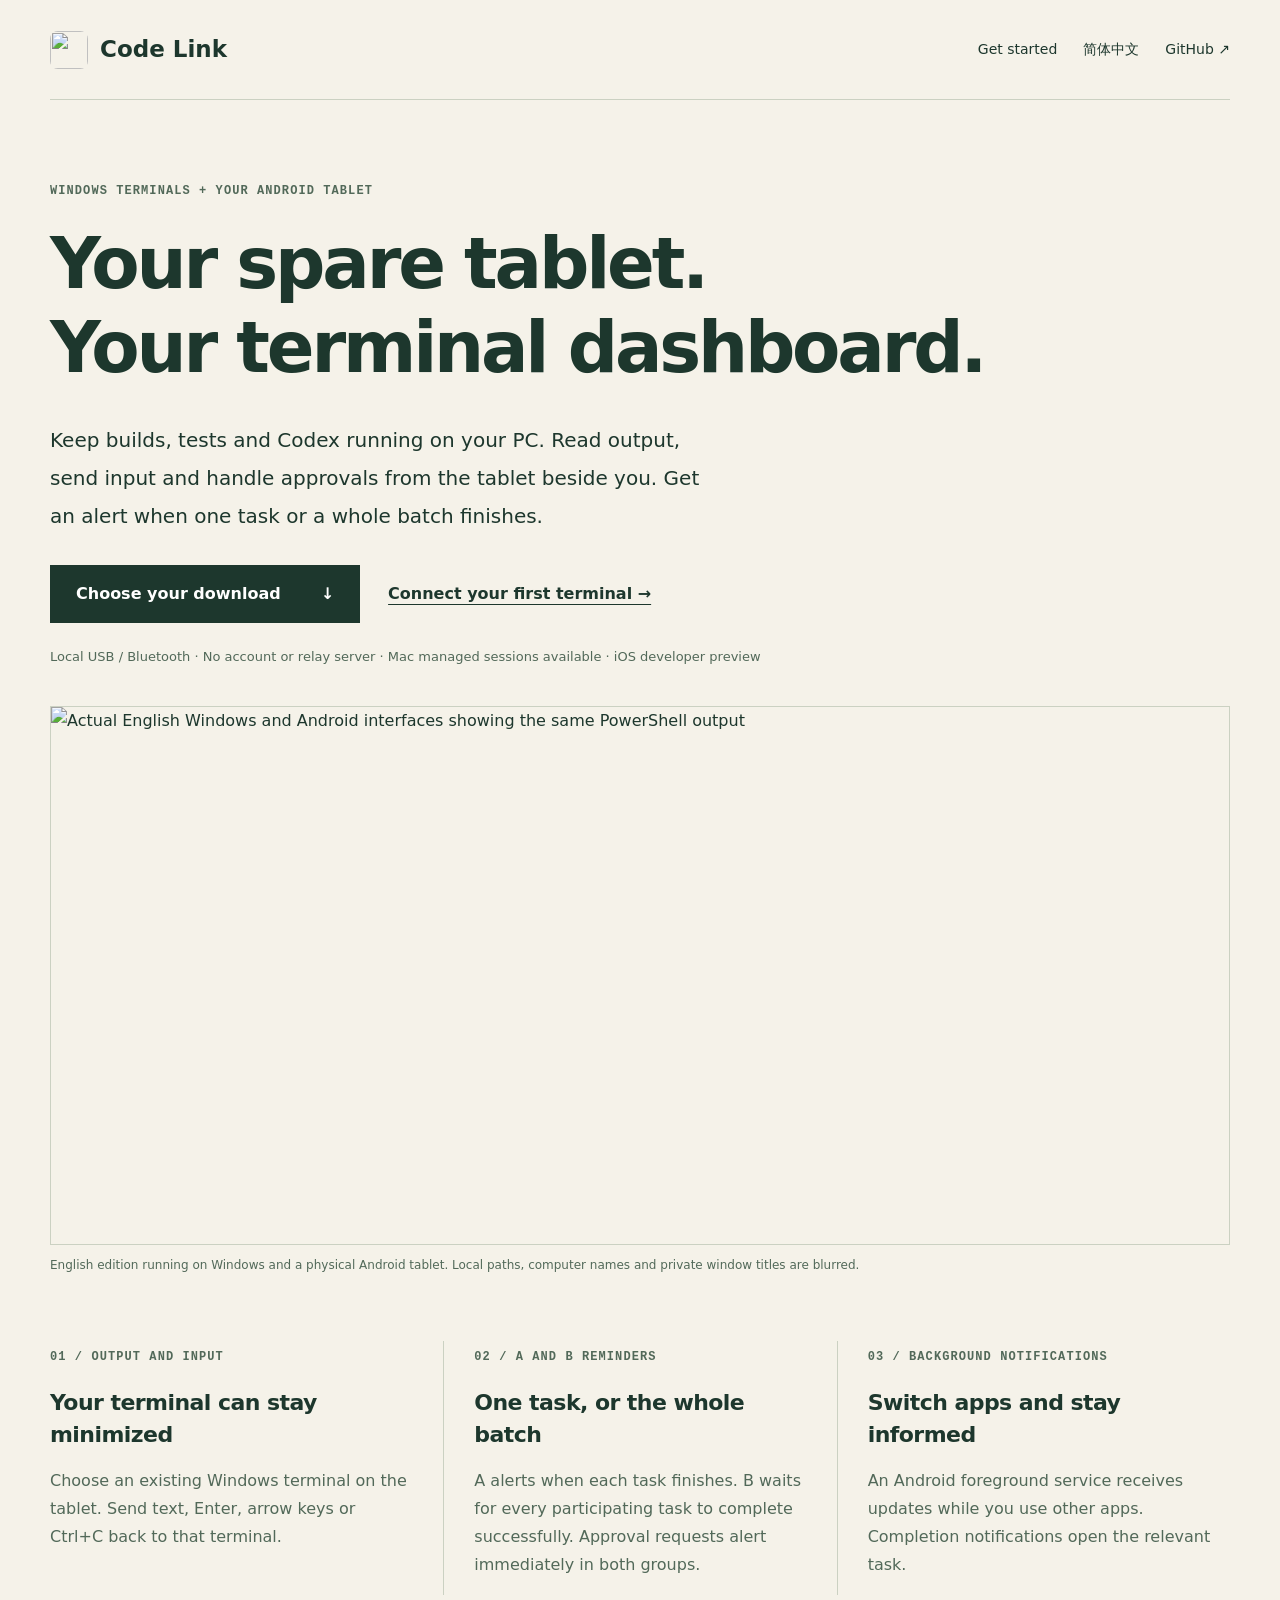
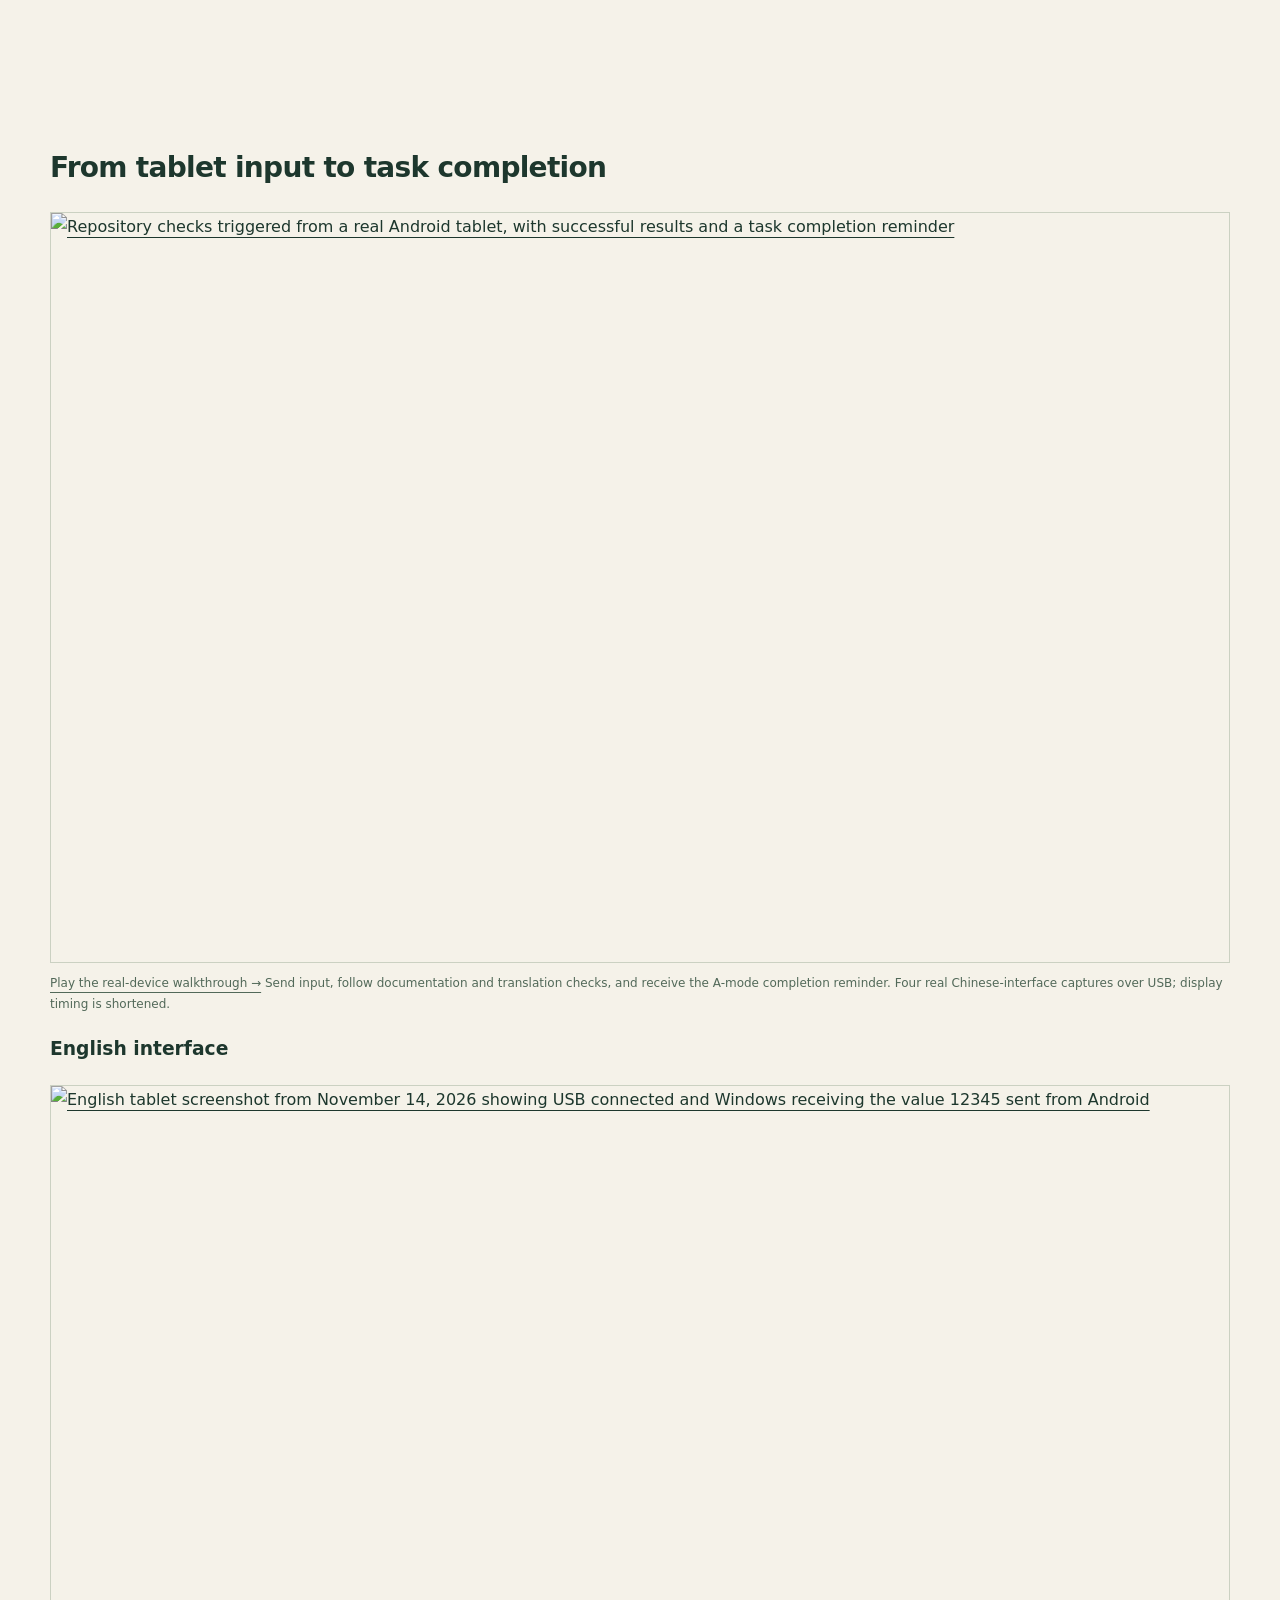
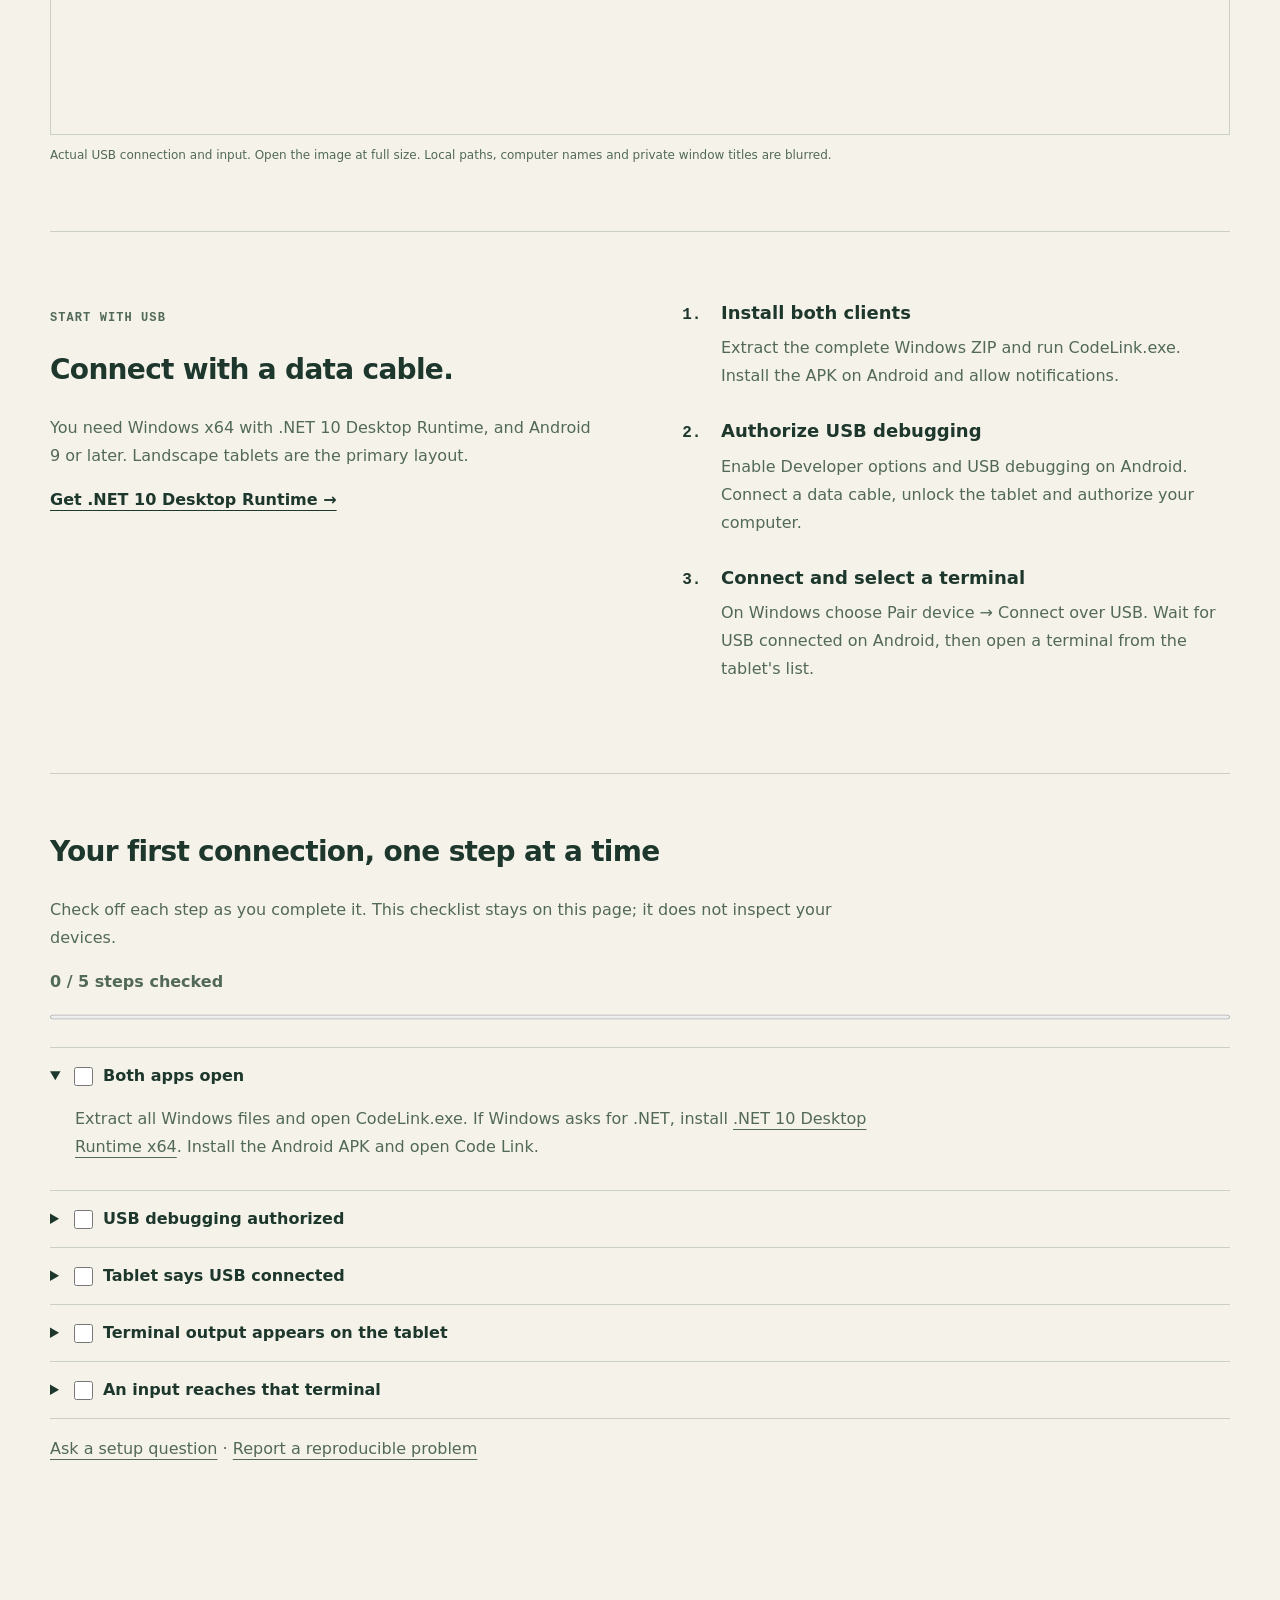
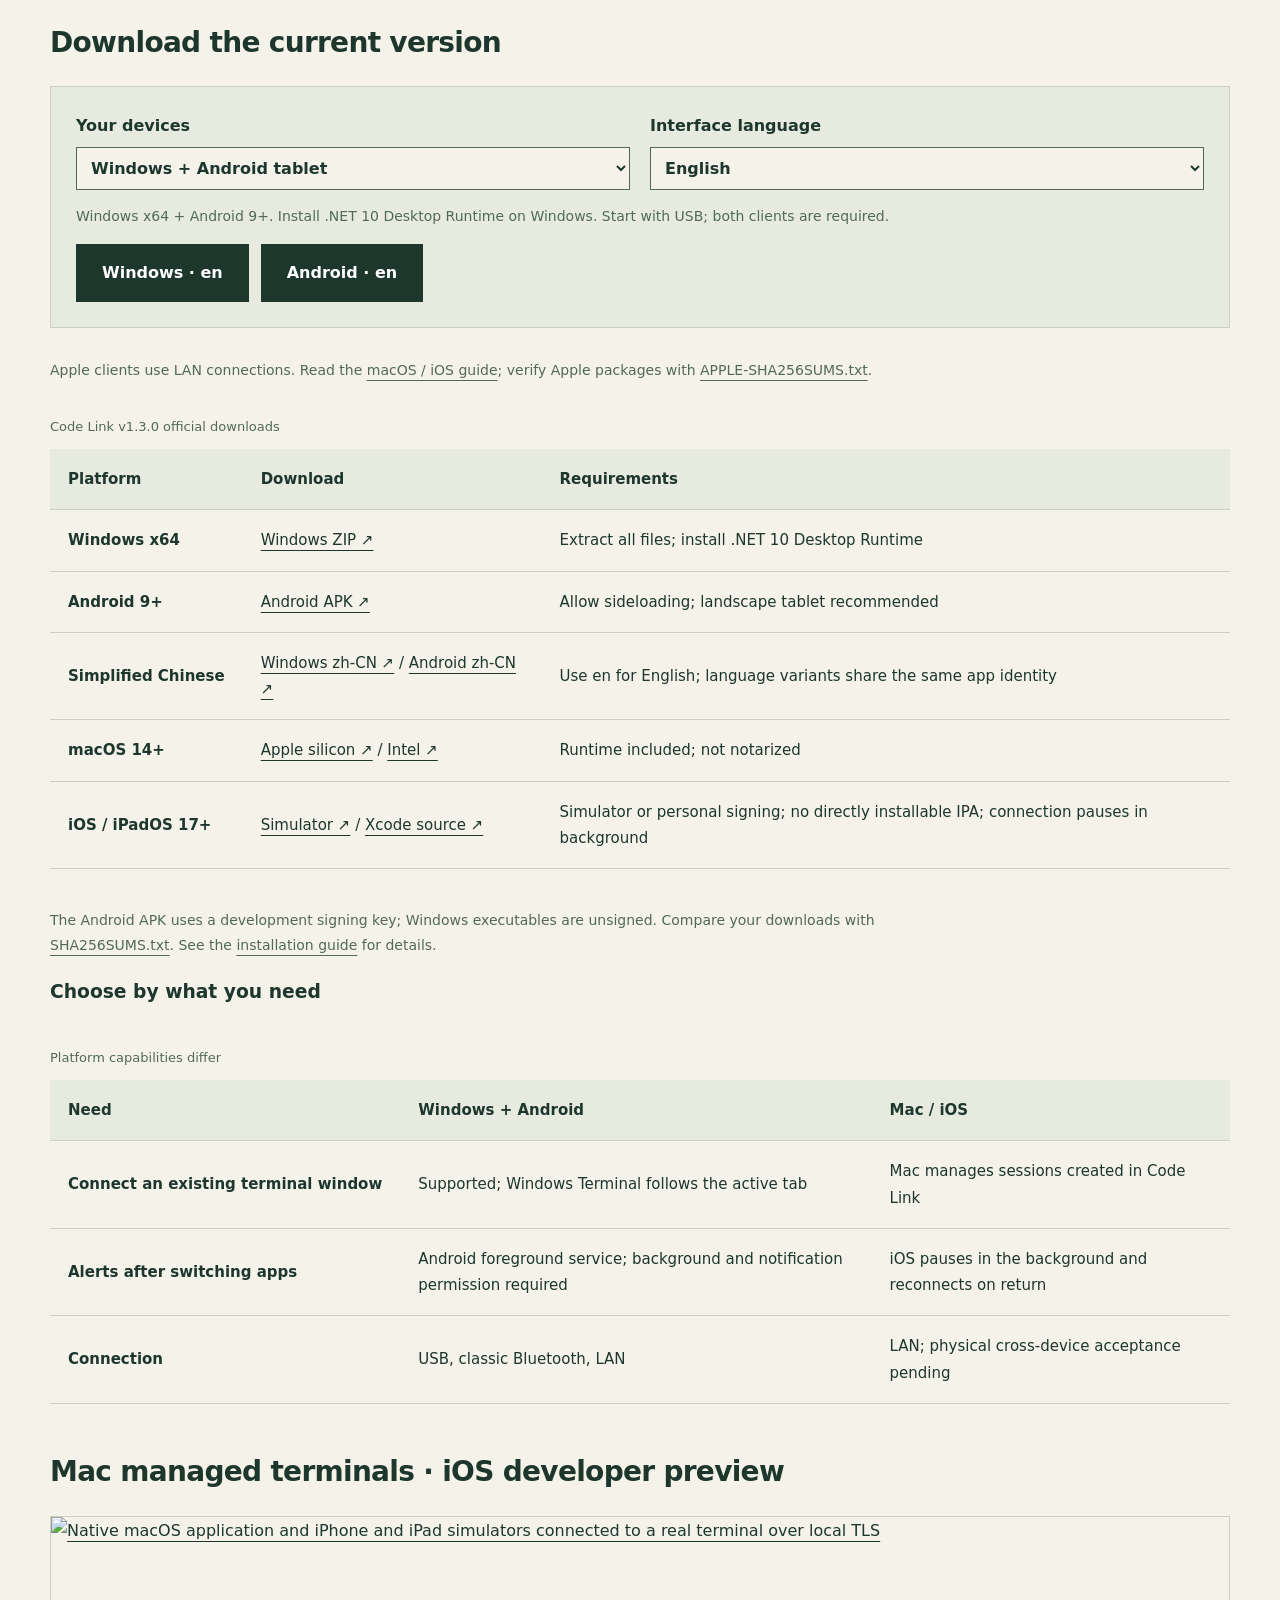
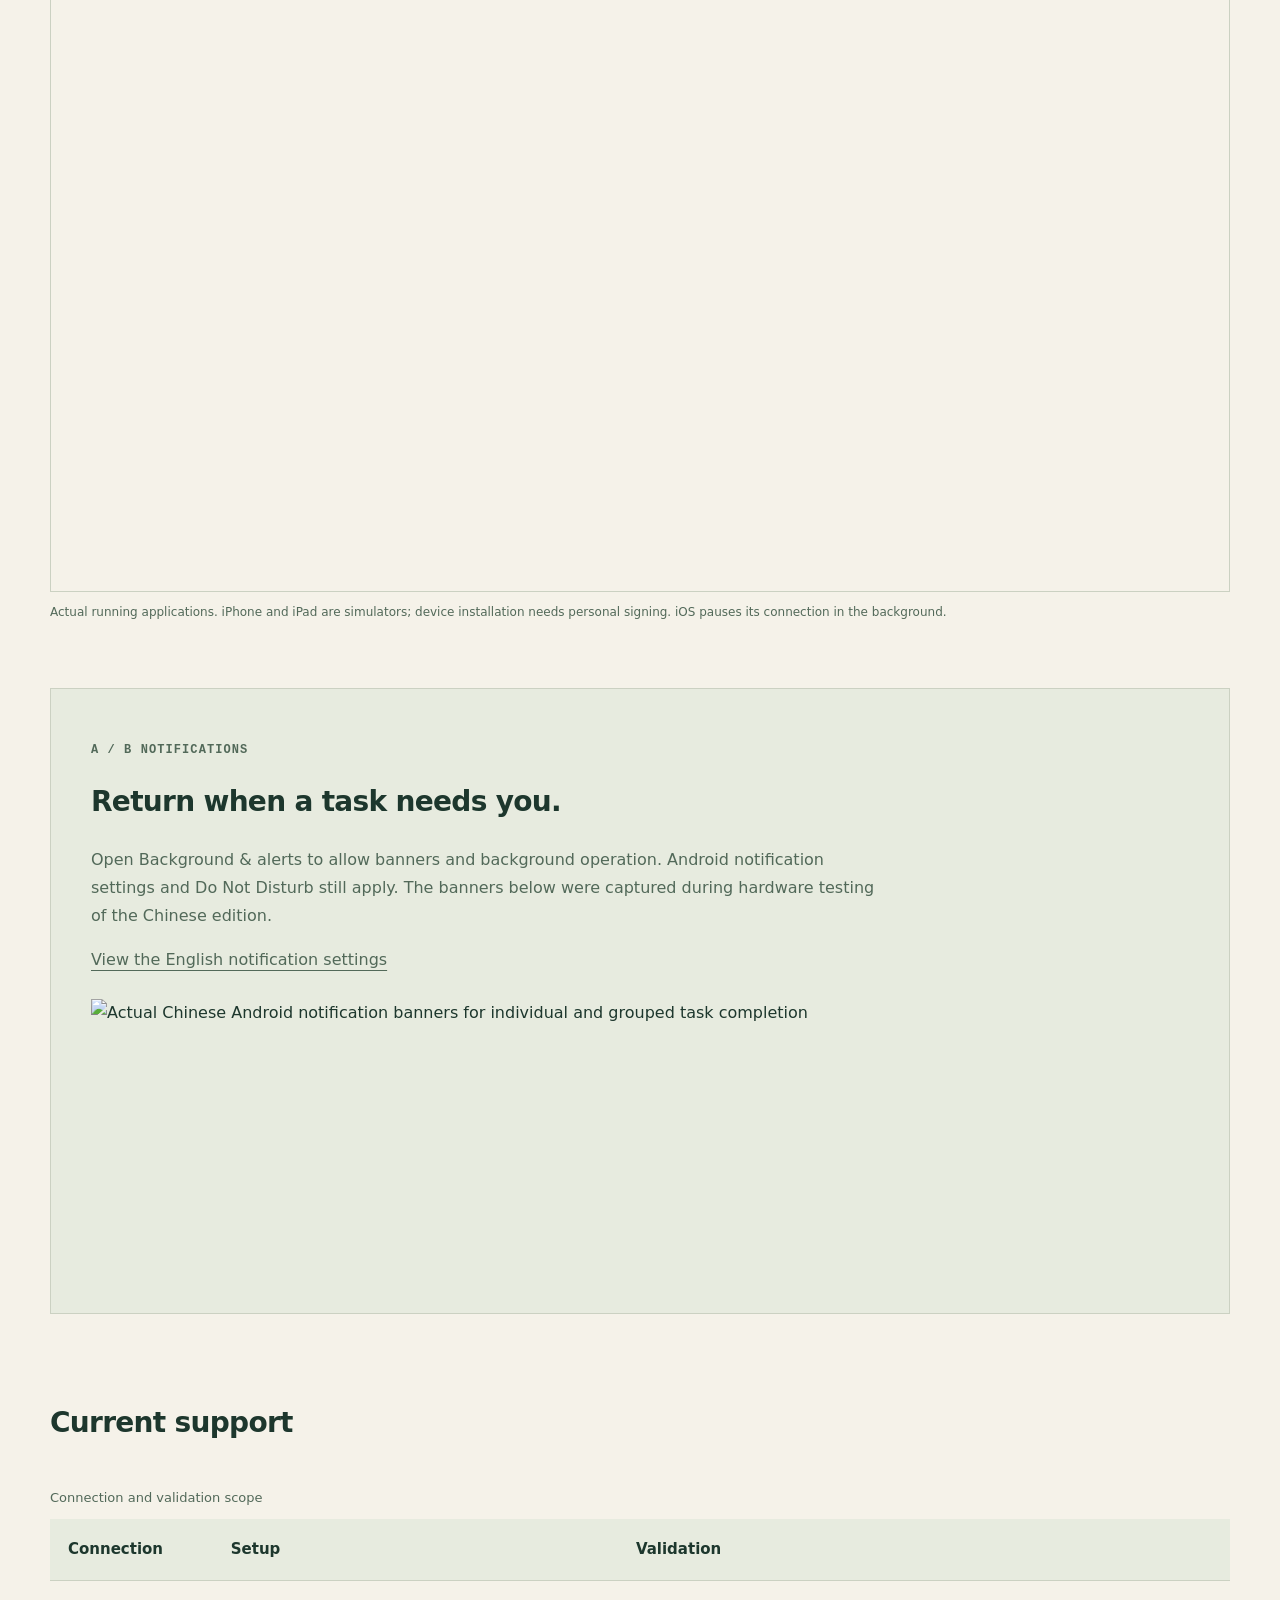
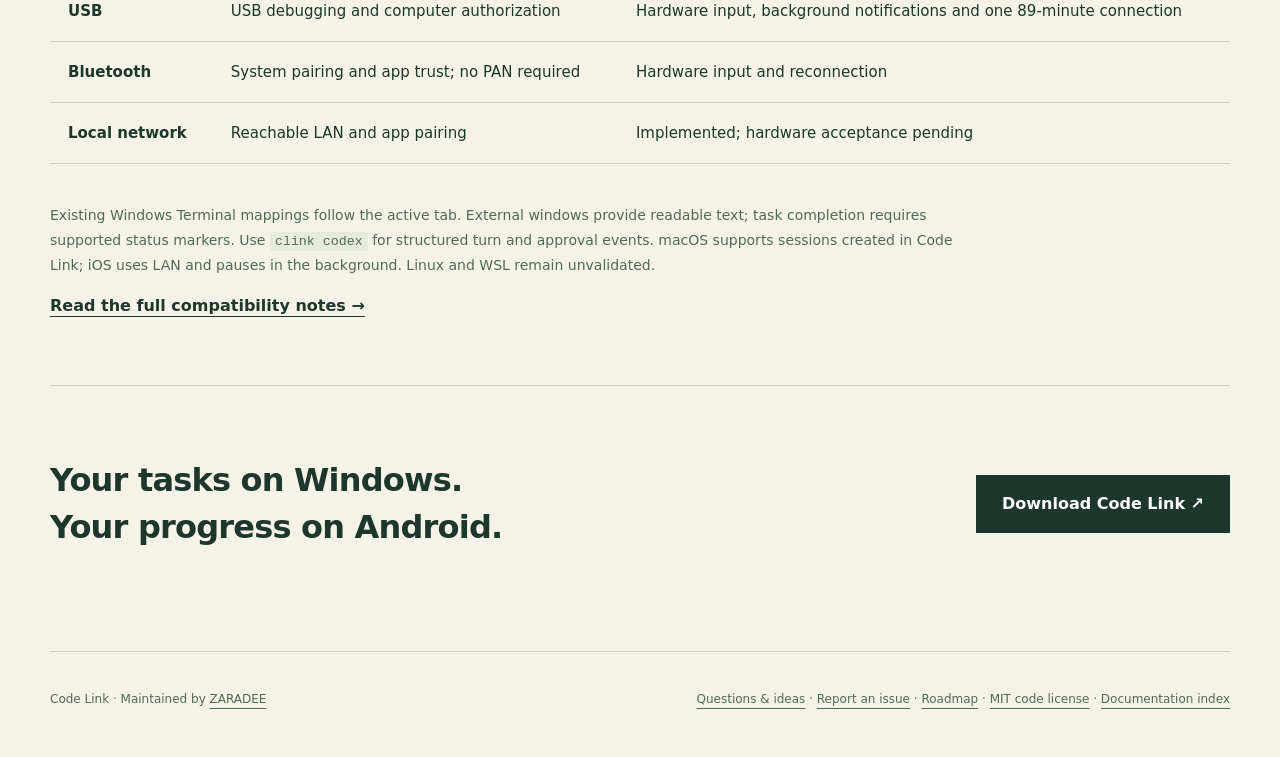
==== commit 9c924b07: "Improve repository discovery and make English the default guide" ====
--- a/site/en.html
+++ b/site/en.html
@@ -3,8 +3,8 @@
 <head>
   <meta charset="utf-8">
   <meta name="viewport" content="width=device-width, initial-scale=1">
-  <title>Code Link | Windows / macOS terminal companion for Android / iOS</title>
-  <meta name="description" content="Follow Windows or macOS terminals from Android, iPhone and iPad. Local terminal input, Codex approvals and grouped task reminders. Apple clients use LAN; iOS background and signing limitations are documented.">
+  <title>Code Link | Android tablet dashboard for Windows terminal tasks</title>
+  <meta name="description" content="Turn your Android tablet into a local Windows terminal dashboard. Read output, send input, handle Codex approvals and get task alerts. Mac sessions and iOS preview also available.">
   <meta name="robots" content="index,follow,max-image-preview:large">
   <meta name="theme-color" content="#1d372d">
   <link rel="canonical" href="https://zaradee.github.io/code_LINK/en.html">
@@ -19,16 +19,16 @@
   <meta property="og:site_name" content="Code Link">
   <meta property="og:locale" content="en_US">
   <meta property="og:locale:alternate" content="zh_CN">
-  <meta property="og:title" content="Code Link | Windows / macOS terminal companion for Android / iOS">
-  <meta property="og:description" content="Follow Windows or macOS terminals from Android, iPhone and iPad. Local terminal input, Codex approvals and grouped task reminders. Apple clients use LAN; iOS background and signing limitations are documented.">
+  <meta property="og:title" content="Code Link | Android tablet dashboard for Windows terminal tasks">
+  <meta property="og:description" content="Turn your Android tablet into a local Windows terminal dashboard. Read output, send input, handle Codex approvals and get task alerts. Mac sessions and iOS preview also available.">
   <meta property="og:url" content="https://zaradee.github.io/code_LINK/en.html">
   <meta property="og:image" content="https://zaradee.github.io/code_LINK/assets/social-preview.png">
   <meta property="og:image:width" content="1280">
   <meta property="og:image:height" content="640">
   <meta property="og:image:alt" content="Code Link running on Windows and an Android tablet">
   <meta name="twitter:card" content="summary_large_image">
-  <meta name="twitter:title" content="Code Link | Local terminal companion">
-  <meta name="twitter:description" content="Follow Windows or macOS terminals from Android, iPhone and iPad. Local terminal input, Codex approvals and grouped task reminders. Apple clients use LAN; iOS background and signing limitations are documented.">
+  <meta name="twitter:title" content="Code Link | Android tablet dashboard for Windows terminal tasks">
+  <meta name="twitter:description" content="Turn your Android tablet into a local Windows terminal dashboard. Read output, send input, handle Codex approvals and get task alerts. Mac sessions and iOS preview also available.">
   <meta name="twitter:image" content="https://zaradee.github.io/code_LINK/assets/social-preview.png">
   <script type="application/ld+json">
   {
@@ -36,7 +36,7 @@
     "@type": "SoftwareApplication",
     "name": "Code Link",
     "url": "https://zaradee.github.io/code_LINK/en.html",
-    "description": "Local terminal companion for Windows, macOS, Android and iOS. Managed terminals, remote input, Codex approvals and grouped completion notifications; transport and background support vary by platform.",
+    "description": "Turn an Android tablet into a local Windows terminal dashboard with terminal input, Codex approvals and task alerts. Mac managed sessions and iOS developer preview also available.",
     "applicationCategory": "DeveloperApplication",
     "operatingSystem": "Windows x64; macOS 14 or later; Android 9 or later; iOS 17 or later",
     "softwareVersion": "1.3.0",
@@ -59,11 +59,11 @@
   </header>
   <main id="main">
     <section class="wrap hero">
-      <p class="eyebrow">WINDOWS / macOS + ANDROID / iOS · LOCAL TERMINAL COMPANION</p>
-      <h1>Keep tasks running.<br>Keep progress within reach.</h1>
-      <p class="intro">Follow your Windows or Mac terminal from Android, iPhone or iPad. Read output, send input, respond to approvals, and get a notification when the work is ready.</p>
-      <div class="actions"><a class="button" href="https://github.com/ZARADEE/code_LINK/releases/latest">Download v1.3.0 <span aria-hidden="true">↗</span></a><a class="text-link" href="https://github.com/ZARADEE/code_LINK/blob/main/README.en.md">Read the guide →</a></div>
-      <p class="meta">USB / Bluetooth / LAN · No relay server · Native desktop and mobile apps · MIT code license</p>
+      <p class="eyebrow">WINDOWS TERMINALS + YOUR ANDROID TABLET</p>
+      <h1>Your spare tablet.<br>Your terminal dashboard.</h1>
+      <p class="intro">Keep builds, tests and Codex running on your PC. Read output, send input and handle approvals from the tablet beside you. Get an alert when one task or a whole batch finishes.</p>
+      <div class="actions"><a class="button" href="#downloads">Choose your download <span aria-hidden="true">↓</span></a><a class="text-link" href="#start">Connect your first terminal →</a></div>
+      <p class="meta">Local USB / Bluetooth · No account or relay server · Mac managed sessions available · iOS developer preview</p>
       <figure><img src="assets/overview-en.png" width="1800" height="820" alt="Actual English Windows and Android interfaces showing the same PowerShell output"><figcaption>English edition running on Windows and a physical Android tablet. Local paths, computer names and private window titles are blurred.</figcaption></figure>
     </section>
     <section class="wrap features" aria-label="Features">
@@ -72,7 +72,9 @@
       <article><span class="number">03 / BACKGROUND NOTIFICATIONS</span><h2>Switch apps and stay informed</h2><p>An Android foreground service receives updates while you use other apps. Completion notifications open the relevant task.</p></article>
     </section>
     <section class="wrap details" aria-labelledby="screenshots">
-      <h2 id="screenshots">Read output and send input from your tablet</h2>
+      <h2 id="screenshots">From tablet input to task completion</h2>
+      <figure><a href="assets/workflow.gif"><img src="assets/workflow-complete.png" width="1400" height="890" alt="Repository checks triggered from a real Android tablet, with successful results and a task completion reminder" loading="lazy"></a><figcaption><a href="assets/workflow.gif">Play the real-device walkthrough →</a> Send input, follow documentation and translation checks, and receive the A-mode completion reminder. Four real Chinese-interface captures over USB; display timing is shortened.</figcaption></figure>
+      <h3>English interface</h3>
       <figure><a href="assets/android-en.png"><img src="assets/android-en.png" width="1600" height="880" alt="English tablet screenshot from November 14, 2026 showing USB connected and Windows receiving the value 12345 sent from Android" loading="lazy"></a><figcaption>Actual USB connection and input. Open the image at full size. Local paths, computer names and private window titles are blurred.</figcaption></figure>
     </section>
     <section class="wrap split" id="start">
@@ -80,13 +82,30 @@
       <ol class="steps">
         <li><strong>Install both clients</strong><p>Extract the complete Windows ZIP and run CodeLink.exe. Install the APK on Android and allow notifications.</p></li>
         <li><strong>Authorize USB debugging</strong><p>Enable Developer options and USB debugging on Android. Connect a data cable, unlock the tablet and authorize your computer.</p></li>
-        <li><strong>Connect and select a terminal</strong><p>On Windows choose 连接设备 → USB 一键连接 (Connect device → USB quick connect). Select a terminal on the tablet, or map it from the desktop panel.</p></li>
+        <li><strong>Connect and select a terminal</strong><p>On Windows choose Pair device → Connect over USB. Wait for USB connected on Android, then open a terminal from the tablet's list.</p></li>
       </ol>
     </section>
+    <section class="wrap setup" aria-labelledby="setup-title">
+      <h2 id="setup-title">Your first connection, one step at a time</h2>
+      <p>Check off each step as you complete it. This checklist stays on this page; it does not inspect your devices.</p>
+      <p class="setup-count" aria-live="polite">0 / 5 steps checked</p>
+      <progress class="setup-progress" max="5" value="0" aria-label="Setup checklist progress"></progress>
+      <div class="setup-list">
+        <details open><summary><label><input type="checkbox" class="setup-check">Both apps open</label></summary><p>Extract all Windows files and open CodeLink.exe. If Windows asks for .NET, install <a href="https://dotnet.microsoft.com/en-us/download/dotnet/10.0">.NET 10 Desktop Runtime x64</a>. Install the Android APK and open Code Link.</p></details>
+        <details><summary><label><input type="checkbox" class="setup-check">USB debugging authorized</label></summary><p>Use a data cable, unlock Android and allow this computer's debugging request. If the tablet is absent, try another cable or USB port. In the Windows app folder, run <code>tools\adb.exe -P 5037 devices -l</code>, then try port 5038. <code>unauthorized</code> means Android needs your confirmation.</p></details>
+        <details><summary><label><input type="checkbox" class="setup-check">Tablet says USB connected</label></summary><p>In Windows, choose <strong>Pair device → Connect over USB</strong>. Keep both apps open. Pairing runs over the cable; no manual IP entry is needed.</p></details>
+        <details><summary><label><input type="checkbox" class="setup-check">Terminal output appears on the tablet</label></summary><p>Tap a terminal on Android. Or select a terminal and an online device in Windows, then choose <strong>Share with device</strong>. Use a test terminal for your first input.</p></details>
+        <details><summary><label><input type="checkbox" class="setup-check">An input reaches that terminal</label></summary><p>Send <code>echo hello</code> and press Enter if needed. You should see <code>hello</code> in the selected terminal. For alerts, open <strong>Background &amp; alerts</strong> on Android and allow banners and background activity.</p></details>
+      </div>
+      <p><a href="https://github.com/ZARADEE/code_LINK/discussions">Ask a setup question</a> · <a href="https://github.com/ZARADEE/code_LINK/issues/new/choose">Report a reproducible problem</a></p>
+    </section>
     <section class="wrap details" aria-labelledby="downloads">
-      <h2 id="apple">Your Mac terminal on iPhone and iPad</h2>
-      <figure><a href="assets/apple-overview.png"><img src="assets/apple-overview.png" width="1800" height="1030" alt="Native macOS application and iPhone and iPad simulators connected to a real terminal over local TLS" loading="lazy"></a><figcaption>Actual running applications. iPhone and iPad are simulators; device installation needs personal signing. iOS pauses its connection in the background.</figcaption></figure>
       <h2 id="downloads">Download the current version</h2>
+      <div class="download-picker" data-download-picker>
+        <div class="download-controls"><label>Your devices<select id="download-platform"><option value="windows-android">Windows + Android tablet</option><option value="mac-android">Mac + Android</option><option value="ios">iPhone / iPad developer preview</option></select></label><label>Interface language<select id="download-language"><option value="en">English</option><option value="zh-CN">简体中文</option></select></label></div>
+        <p id="download-note" aria-live="polite"></p>
+        <div id="download-links" class="actions"></div>
+      </div>
       <p>Apple clients use LAN connections. Read the <a href="https://github.com/ZARADEE/code_LINK/blob/main/docs/APPLE.md">macOS / iOS guide</a>; verify Apple packages with <a href="https://github.com/ZARADEE/code_LINK/releases/download/v1.3.0/APPLE-SHA256SUMS.txt">APPLE-SHA256SUMS.txt</a>.</p>
       <div class="table-scroll"><table><caption>Code Link v1.3.0 official downloads</caption><thead><tr><th scope="col">Platform</th><th scope="col">Download</th><th scope="col">Requirements</th></tr></thead><tbody>
         <tr><th scope="row">Windows x64</th><td><a href="https://github.com/ZARADEE/code_LINK/releases/download/v1.3.0/CodeLink-Windows-v1.3.0-en.zip">Windows ZIP ↗</a></td><td>Extract all files; install .NET 10 Desktop Runtime</td></tr>
@@ -95,7 +114,10 @@
         <tr><th scope="row">macOS 14+</th><td><a href="https://github.com/ZARADEE/code_LINK/releases/download/v1.3.0/CodeLink-macOS-AppleSilicon-v1.3.0-en.zip">Apple silicon ↗</a> / <a href="https://github.com/ZARADEE/code_LINK/releases/download/v1.3.0/CodeLink-macOS-Intel-v1.3.0-en.zip">Intel ↗</a></td><td>Runtime included; not notarized</td></tr>
         <tr><th scope="row">iOS / iPadOS 17+</th><td><a href="https://github.com/ZARADEE/code_LINK/releases/download/v1.3.0/CodeLink-iOS-Simulator-v1.3.0-en.zip">Simulator ↗</a> / <a href="https://github.com/ZARADEE/code_LINK/releases/download/v1.3.0/CodeLink-Apple-Source-v1.3.0-en.zip">Xcode source ↗</a></td><td>Simulator or personal signing; no directly installable IPA; connection pauses in background</td></tr>
       </tbody></table></div>
-      <p>The Android APK uses a development signing key; Windows executables are unsigned. Compare your downloads with <a href="https://github.com/ZARADEE/code_LINK/releases/download/v1.3.0/SHA256SUMS.txt">SHA256SUMS.txt</a>. See the <a href="https://github.com/ZARADEE/code_LINK/blob/main/docs/INSTALL.md">installation guide</a> for details.</p>
+      <p>The Android APK uses a development signing key; Windows executables are unsigned. Compare your downloads with <a href="https://github.com/ZARADEE/code_LINK/releases/download/v1.3.0/SHA256SUMS.txt">SHA256SUMS.txt</a>. See the <a href="https://github.com/ZARADEE/code_LINK/blob/main/docs/INSTALL.en.md">installation guide</a> for details.</p>
+      <h3>Choose by what you need</h3><div class="table-scroll"><table><caption>Platform capabilities differ</caption><thead><tr><th>Need</th><th>Windows + Android</th><th>Mac / iOS</th></tr></thead><tbody><tr><th>Connect an existing terminal window</th><td>Supported; Windows Terminal follows the active tab</td><td>Mac manages sessions created in Code Link</td></tr><tr><th>Alerts after switching apps</th><td>Android foreground service; background and notification permission required</td><td>iOS pauses in the background and reconnects on return</td></tr><tr><th>Connection</th><td>USB, classic Bluetooth, LAN</td><td>LAN; physical cross-device acceptance pending</td></tr></tbody></table></div>
+      <h2 id="apple">Mac managed terminals · iOS developer preview</h2>
+      <figure><a href="assets/apple-overview.png"><img src="assets/apple-overview.png" width="1800" height="1030" alt="Native macOS application and iPhone and iPad simulators connected to a real terminal over local TLS" loading="lazy"></a><figcaption>Actual running applications. iPhone and iPad are simulators; device installation needs personal signing. iOS pauses its connection in the background.</figcaption></figure>
     </section>
     <section class="wrap notification">
       <div><p class="eyebrow">A / B NOTIFICATIONS</p><h2>Return when a task needs you.</h2><p>Open Background &amp; alerts to allow banners and background operation. Android notification settings and Do Not Disturb still apply. The banners below were captured during hardware testing of the Chinese edition.</p><p><a href="assets/background-settings-en.png">View the English notification settings</a></p></div>
@@ -109,10 +131,11 @@
         <tr><th scope="row">Local network</th><td>Reachable LAN and app pairing</td><td>Implemented; hardware acceptance pending</td></tr>
       </tbody></table></div>
       <p>Existing Windows Terminal mappings follow the active tab. External windows provide readable text; task completion requires supported status markers. Use <code>clink codex</code> for structured turn and approval events. macOS supports sessions created in Code Link; iOS uses LAN and pauses in the background. Linux and WSL remain unvalidated.</p>
-      <a class="text-link" href="https://github.com/ZARADEE/code_LINK/blob/main/README.en.md">Read the full compatibility notes →</a>
+      <a class="text-link" href="https://github.com/ZARADEE/code_LINK/blob/main/README.md">Read the full compatibility notes →</a>
     </section>
     <section class="wrap closing"><h2>Your tasks on Windows.<br>Your progress on Android.</h2><a class="button" href="https://github.com/ZARADEE/code_LINK/releases/latest">Download Code Link ↗</a></section>
   </main>
-  <footer class="wrap"><p>Code Link · Maintained by <a href="https://github.com/ZARADEE">ZARADEE</a></p><p><a href="https://github.com/ZARADEE/code_LINK/issues/new/choose">Report an issue</a> · <a href="https://github.com/ZARADEE/code_LINK/blob/main/docs/ROADMAP.md">Roadmap</a> · <a href="https://github.com/ZARADEE/code_LINK/blob/main/LICENSE">MIT code license</a> · <a href="llms.txt">Documentation index</a></p></footer>
+  <footer class="wrap"><p>Code Link · Maintained by <a href="https://github.com/ZARADEE">ZARADEE</a></p><p><a href="https://github.com/ZARADEE/code_LINK/discussions">Questions &amp; ideas</a> · <a href="https://github.com/ZARADEE/code_LINK/issues/new/choose">Report an issue</a> · <a href="https://github.com/ZARADEE/code_LINK/blob/main/docs/ROADMAP.md">Roadmap</a> · <a href="https://github.com/ZARADEE/code_LINK/blob/main/LICENSE">MIT code license</a> · <a href="llms.txt">Documentation index</a></p></footer>
+  <script src="guide.js" defer></script>
 </body>
 </html>
--- a/site/styles.css
+++ b/site/styles.css
@@ -1 +1,3 @@
 :root{color-scheme:light;--paper:#f5f2e9;--ink:#1d372d;--muted:#526959;--line:#cbd1c2;--accent:#efbe3e}*{box-sizing:border-box}html{scroll-behavior:smooth;scroll-padding-top:24px}body{margin:0;background:var(--paper);color:var(--ink);font-family:system-ui,-apple-system,"Segoe UI","Microsoft YaHei",sans-serif;line-height:1.75}a{color:inherit;text-underline-offset:5px}a:hover{color:#465d24}a:focus-visible{outline:3px solid #936900;outline-offset:5px}.wrap{width:min(1180px,calc(100% - 64px));margin-inline:auto}.nav{display:flex;align-items:center;justify-content:space-between;gap:24px;min-height:100px;border-bottom:1px solid var(--line)}.brand{display:flex;align-items:center;gap:12px;font-size:23px;font-weight:750;text-decoration:none}.brand img{border-radius:8px}.nav nav{display:flex;gap:26px;font-size:14px}.nav nav a{text-decoration:none}.hero{padding-top:70px}.eyebrow,.number{font:600 12px/1.5 ui-monospace,Consolas,monospace;letter-spacing:.09em;color:var(--muted)}h1{font-size:clamp(42px,5.5vw,78px);letter-spacing:-.045em;line-height:1.19;margin:23px 0 30px;font-weight:800}h2{font-size:28px;line-height:1.45;letter-spacing:-.025em}.intro{max-width:680px;font-size:20px;line-height:1.9}.actions{display:flex;flex-wrap:wrap;align-items:center;gap:28px;margin-top:30px}.button{display:inline-flex;gap:40px;align-items:center;padding:14px 25px;background:var(--ink);color:white;text-decoration:none;border:1px solid var(--ink);font-weight:650}.button:hover{background:#365646;color:white}.text-link{font-weight:650}.meta{font-size:13px;color:var(--muted);margin:23px 0 38px}figure{margin:0}figure img{display:block;width:100%;height:auto;border:1px solid var(--line)}figcaption{font-size:12px;color:var(--muted);margin-top:10px}.features{display:grid;grid-template-columns:repeat(3,1fr);gap:0;padding:65px 0}.features article{padding:0 30px;border-left:1px solid var(--line)}.features article:first-child{padding-left:0;border-left:0}.features article:last-child{padding-right:0}.features h2{font-size:22px;margin:18px 0 14px}.features p,.split p,.notification p,.details p{color:var(--muted)}.split{display:grid;grid-template-columns:1fr 1fr;gap:90px;border-top:1px solid var(--line);padding:65px 0}.steps{margin:0;padding-left:26px}.steps li{padding-left:10px;margin-bottom:25px}.steps li::marker{font:600 16px ui-monospace,monospace}.steps strong{font-size:18px}.steps p{margin:6px 0}.notification{padding:40px;background:#e7ebdf;border:1px solid var(--line)}.notification>div{max-width:800px}.notification img{width:100%;height:auto;display:block;margin-top:25px}.details{padding-block:65px}.table-scroll{overflow-x:auto}table{width:100%;border-collapse:collapse;text-align:left;margin:20px 0 25px;font-size:15px}caption{text-align:left;color:var(--muted);font-size:13px;padding-bottom:10px}th,td{padding:17px 18px;border-bottom:1px solid var(--line)}thead{background:#e7ebdf}tbody th{white-space:nowrap}.details p{font-size:14px;max-width:920px}code{font-size:.95em;background:#e7ebdf;padding:2px 5px}.closing{border-top:1px solid var(--line);padding:45px 0 75px;display:flex;align-items:center;justify-content:space-between;gap:30px}.closing h2{font-size:32px}footer{border-top:1px solid var(--line);padding:25px 0 35px;font-size:12px;color:var(--muted);display:flex;justify-content:space-between;gap:20px}.skip{position:absolute;left:20px;top:-100px;padding:10px 16px;background:white;z-index:5}.skip:focus{top:10px}@media(max-width:760px){.wrap{width:calc(100% - 36px)}.nav{min-height:82px;flex-wrap:wrap;gap:10px;padding-block:15px}.nav nav{gap:18px;font-size:12px}.brand{font-size:20px}.hero{padding-top:45px}.intro{font-size:17px}.features{grid-template-columns:1fr;padding-block:35px}.features article,.features article:first-child,.features article:last-child{padding:24px 0;border-left:0;border-bottom:1px solid var(--line)}.split{grid-template-columns:1fr;gap:35px;padding-block:40px}.notification{padding:22px}.notification h2{font-size:24px}.details{padding-block:35px}th,td{padding:12px;min-width:130px}.closing{display:block;padding-block:30px 50px}.closing h2{font-size:27px}footer{display:block}.meta{line-height:2}.actions{gap:20px}}@media(prefers-reduced-motion:reduce){html{scroll-behavior:auto}}
+
+.setup{border-top:1px solid var(--line);padding-block:35px 55px}.setup>p{max-width:800px;color:var(--muted)}.setup-count{font-weight:650}.setup-progress{width:100%;height:10px;accent-color:var(--ink);display:block;margin-bottom:25px}.setup-list details{border-top:1px solid var(--line);padding:14px 0}.setup-list details:last-child{border-bottom:1px solid var(--line)}.setup-list summary{cursor:pointer;font-weight:650}.setup-list label{cursor:pointer}.setup-list input{accent-color:var(--ink);width:19px;height:19px;margin:0 10px 0 7px;vertical-align:middle}.setup-list p{margin:15px 25px;max-width:850px;color:var(--muted)}.download-picker{border:1px solid var(--line);background:#e7ebdf;padding:25px;margin-block:20px 30px}.download-controls{display:flex;flex-wrap:wrap;gap:20px}.download-controls label{display:grid;gap:7px;font-weight:650;flex:1;min-width:200px}.download-controls select{font:inherit;line-height:1.4;padding:10px;background:var(--paper);color:var(--ink);border:1px solid var(--muted);width:100%;min-width:0}.download-picker .actions{gap:12px;margin-top:15px}.download-picker p{margin-bottom:0}select:focus-visible,input:focus-visible{outline:3px solid #936900;outline-offset:3px}@media(max-width:760px){.download-picker{padding:18px}.download-controls label{min-width:0;flex-basis:100%}.download-picker .button{width:100%;justify-content:space-between}.setup-list p{margin-inline:12px}.setup-list code{overflow-wrap:anywhere}}
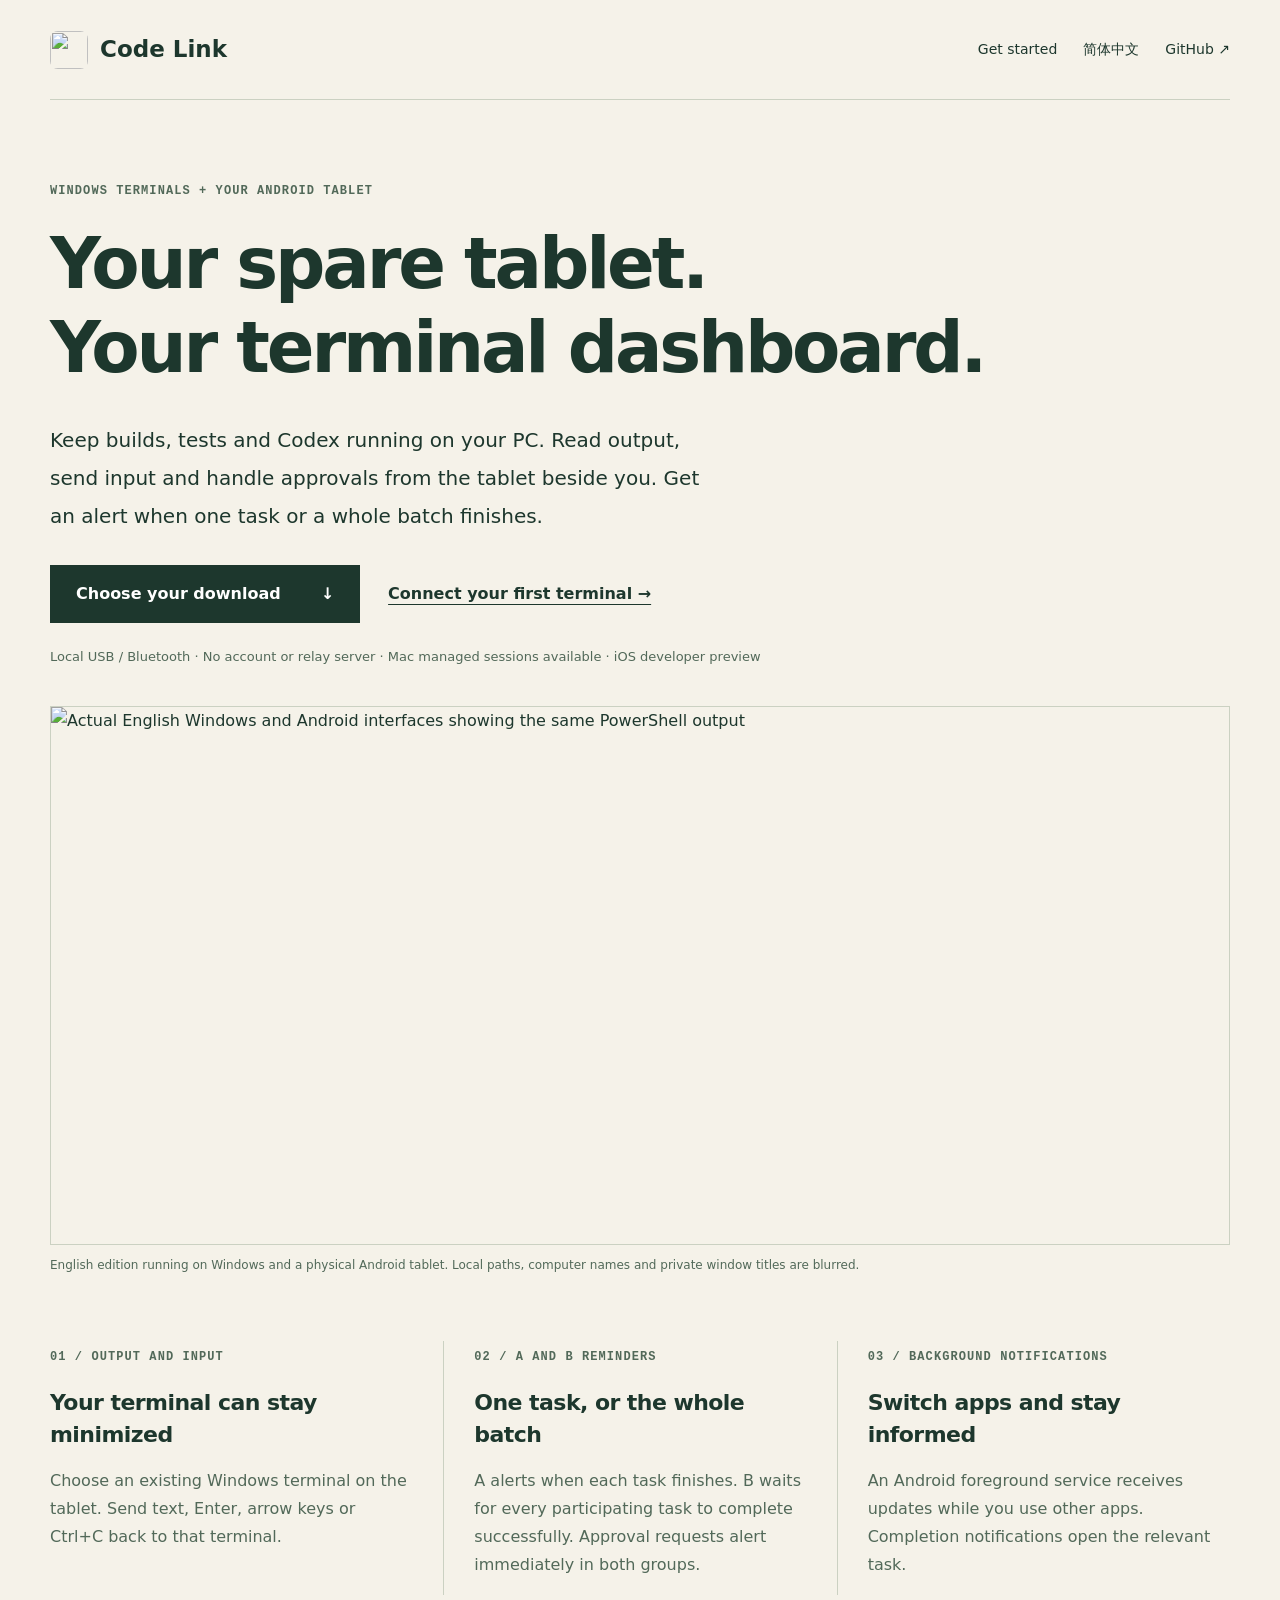
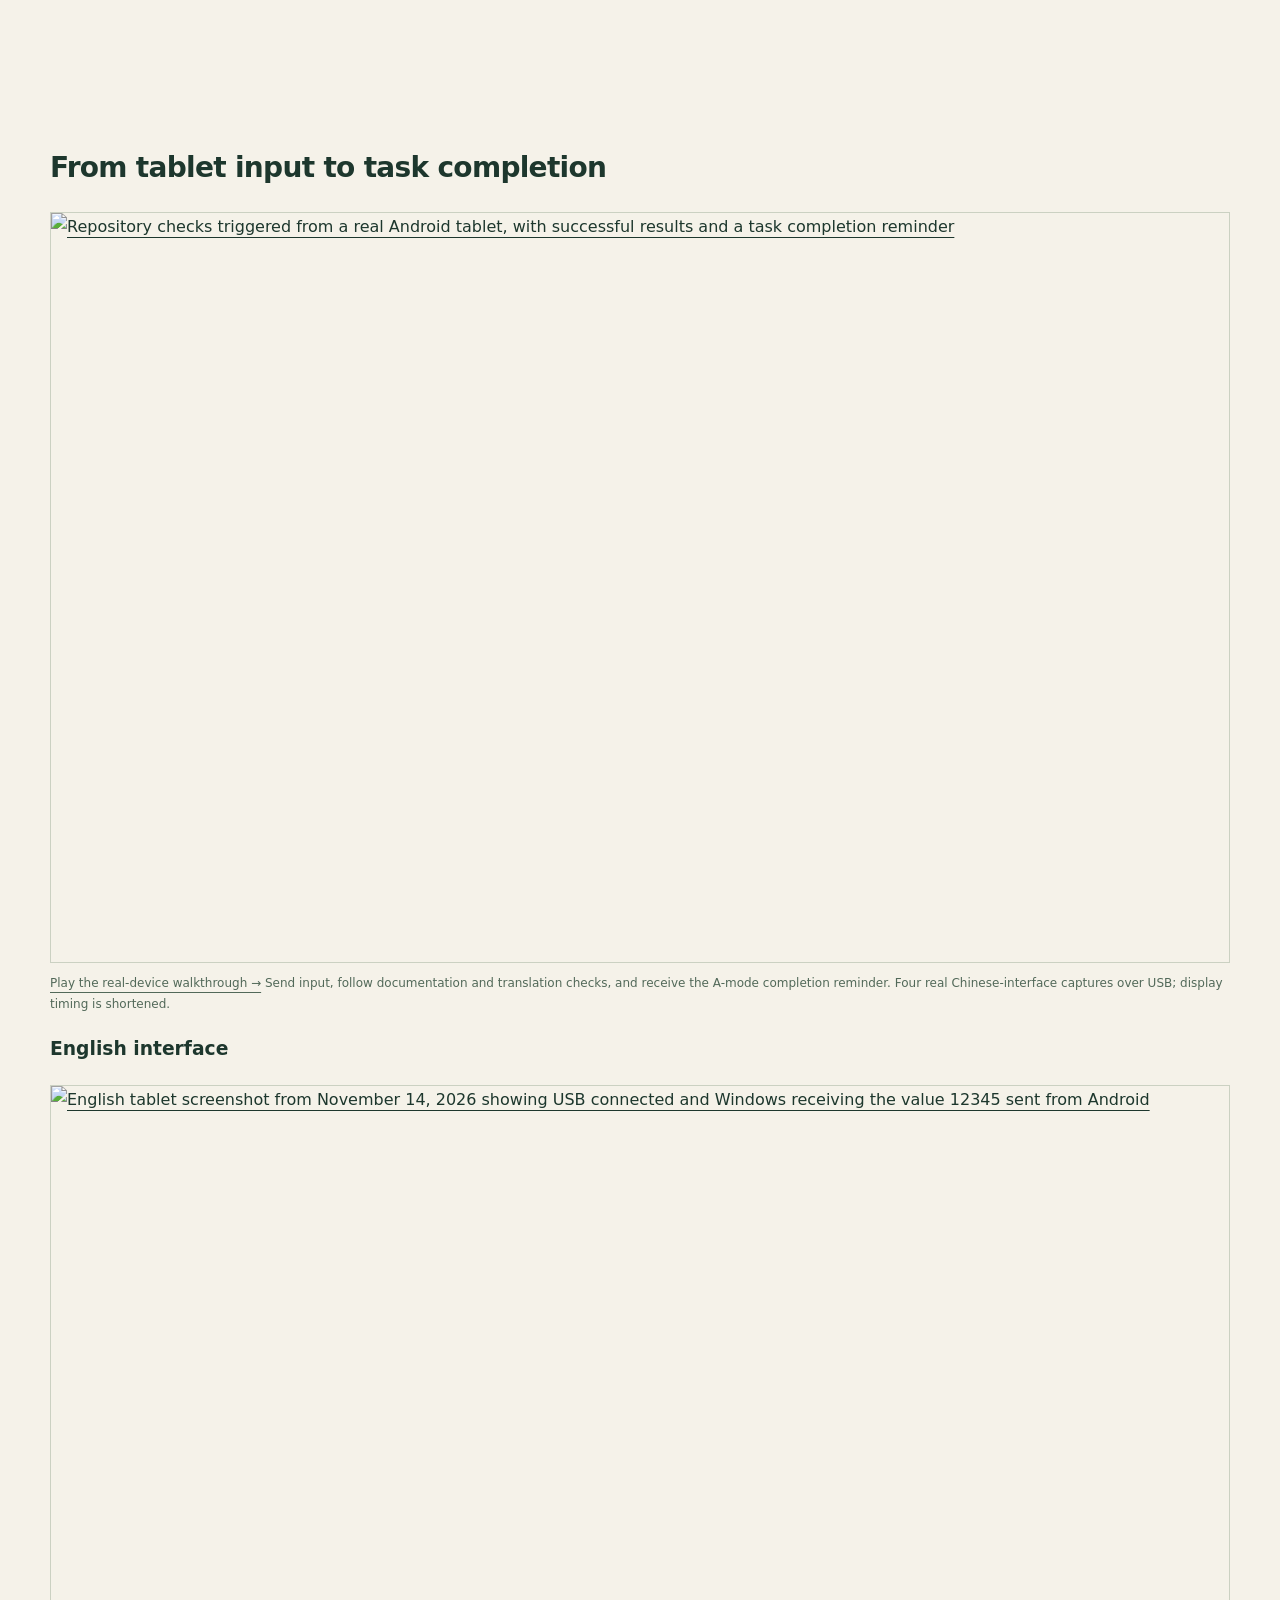
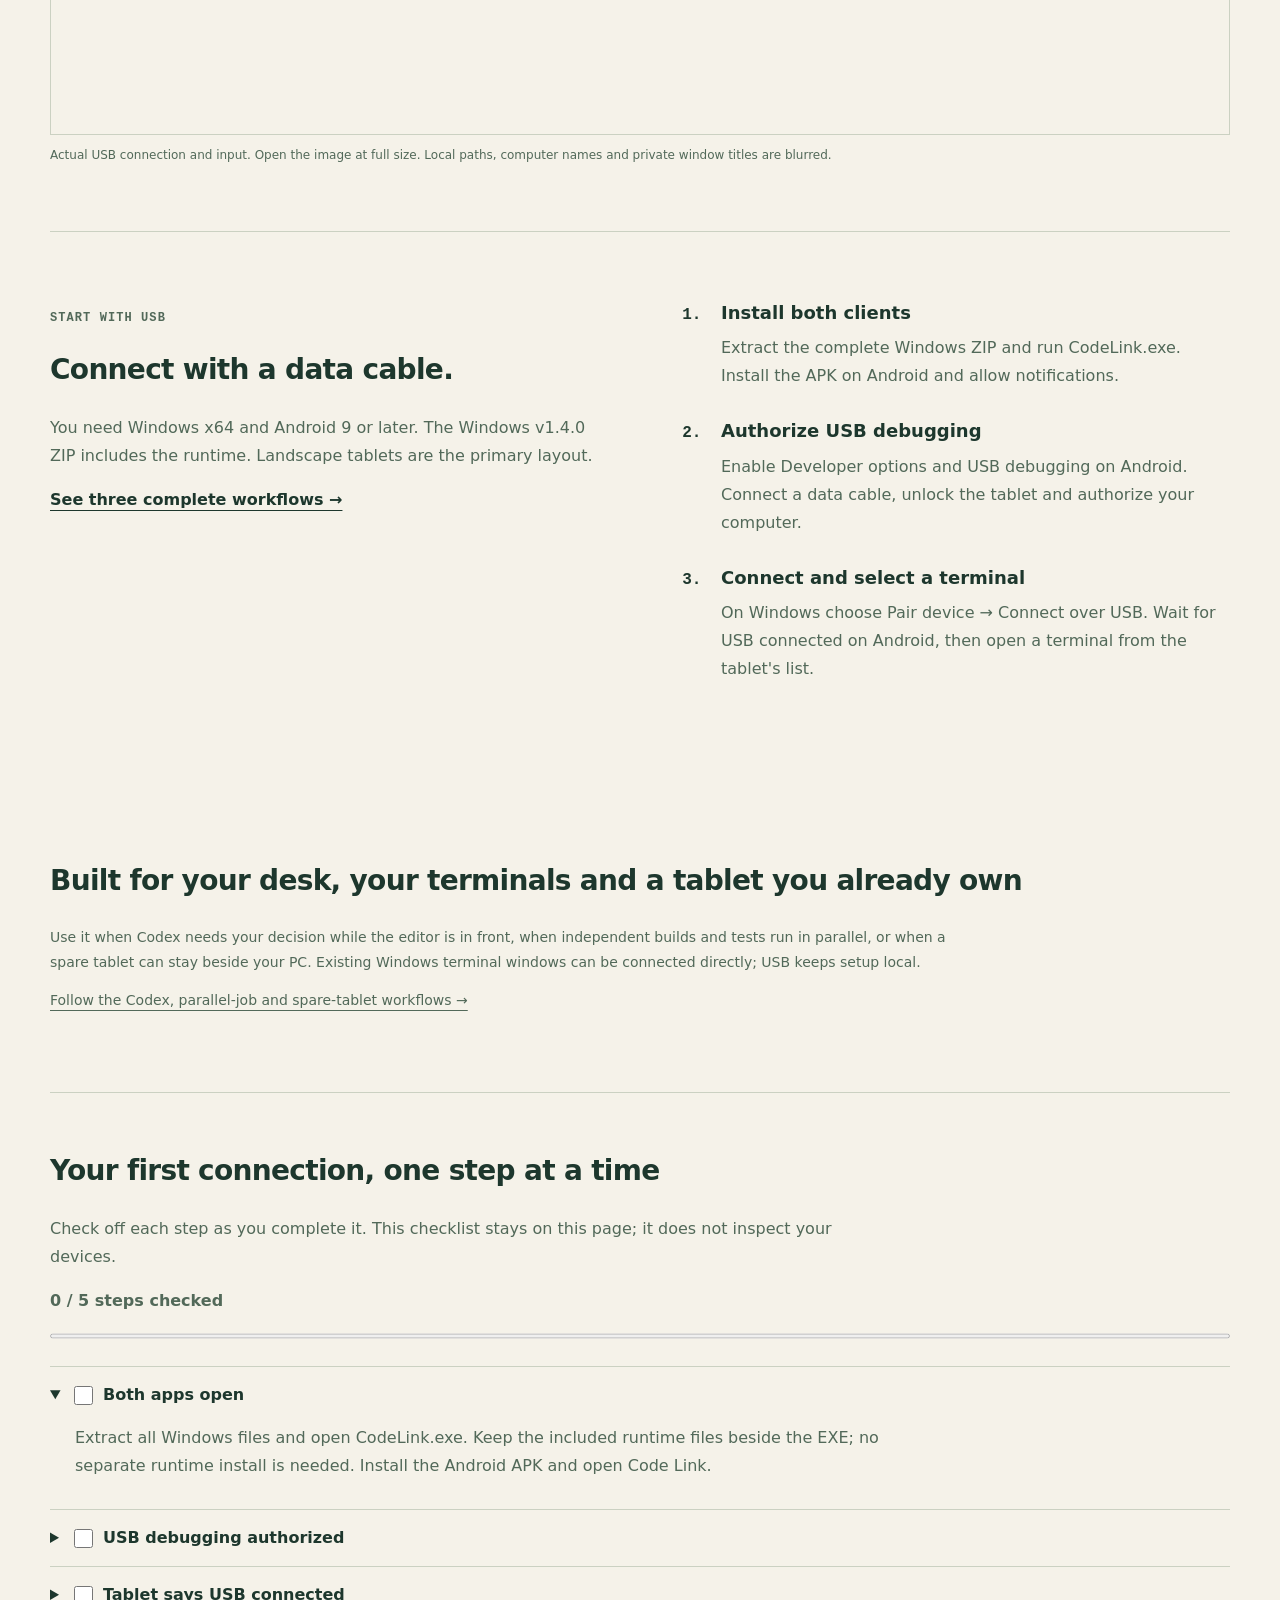
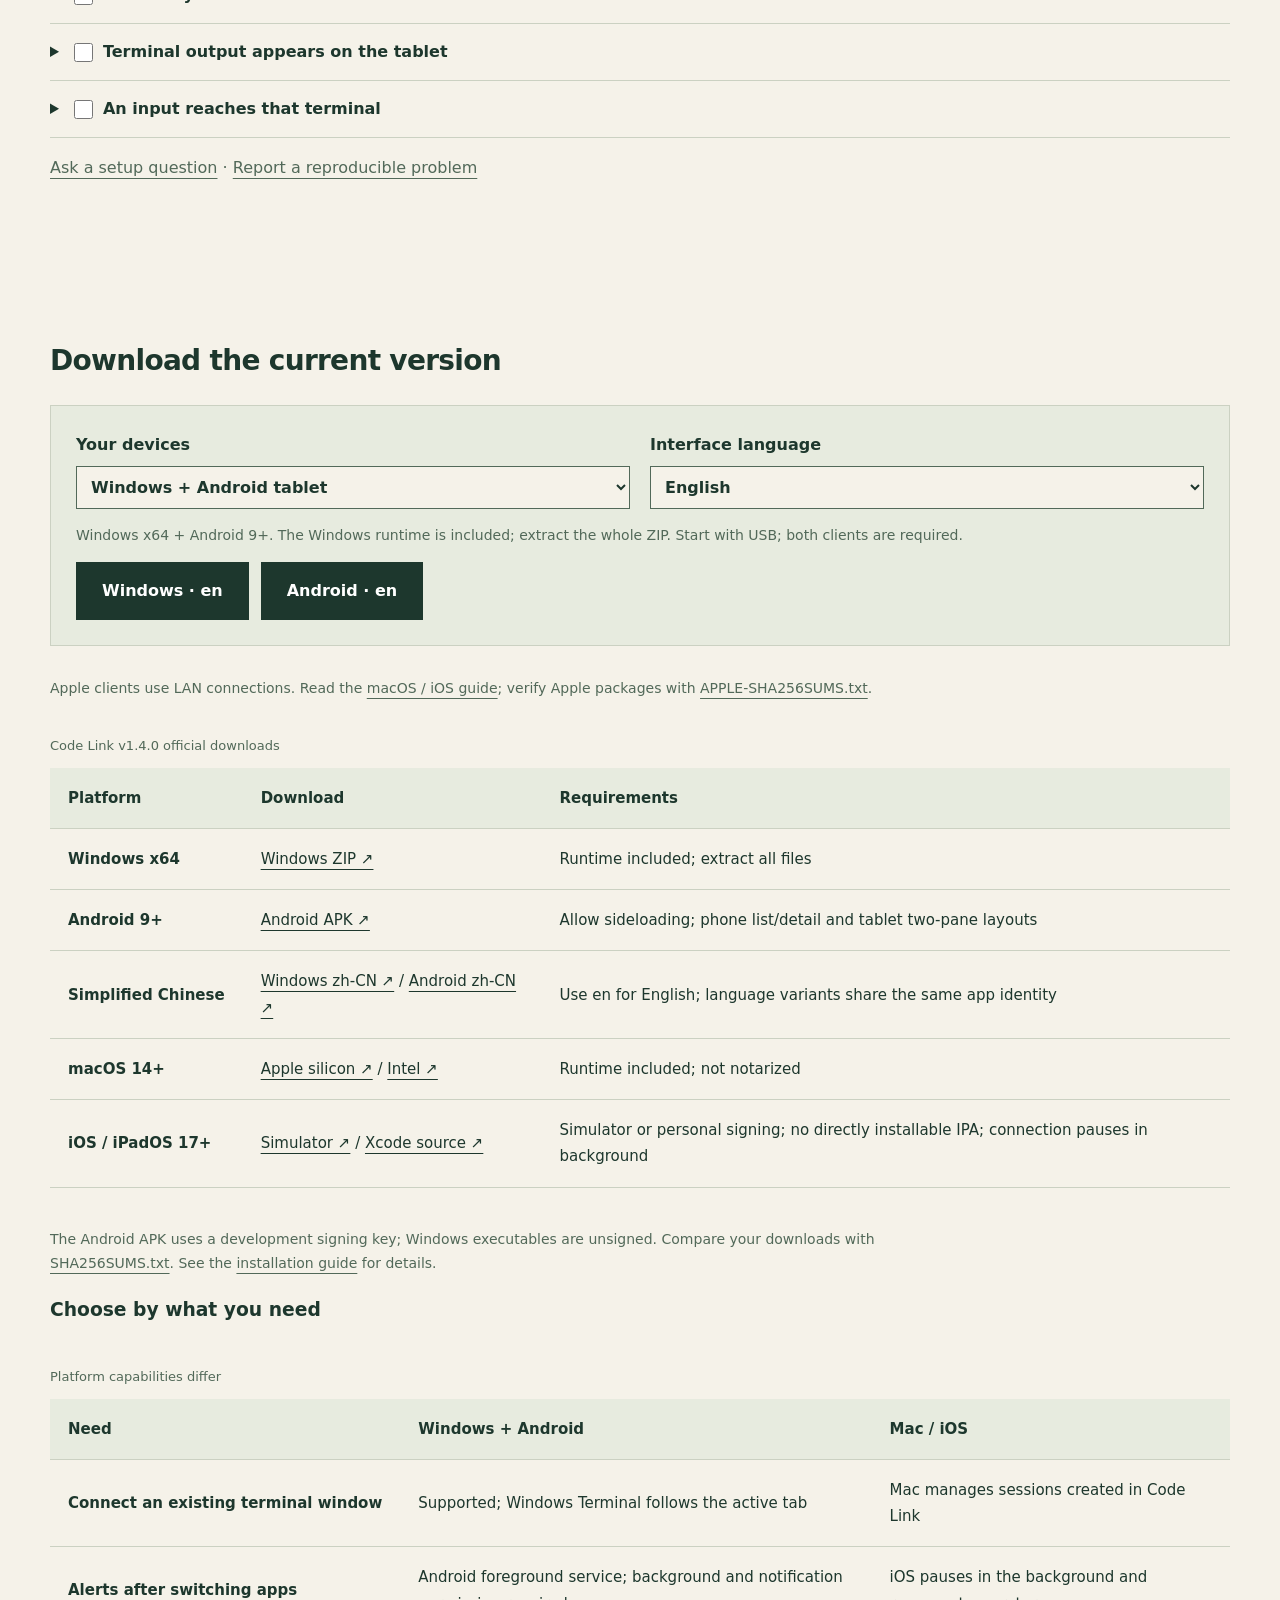
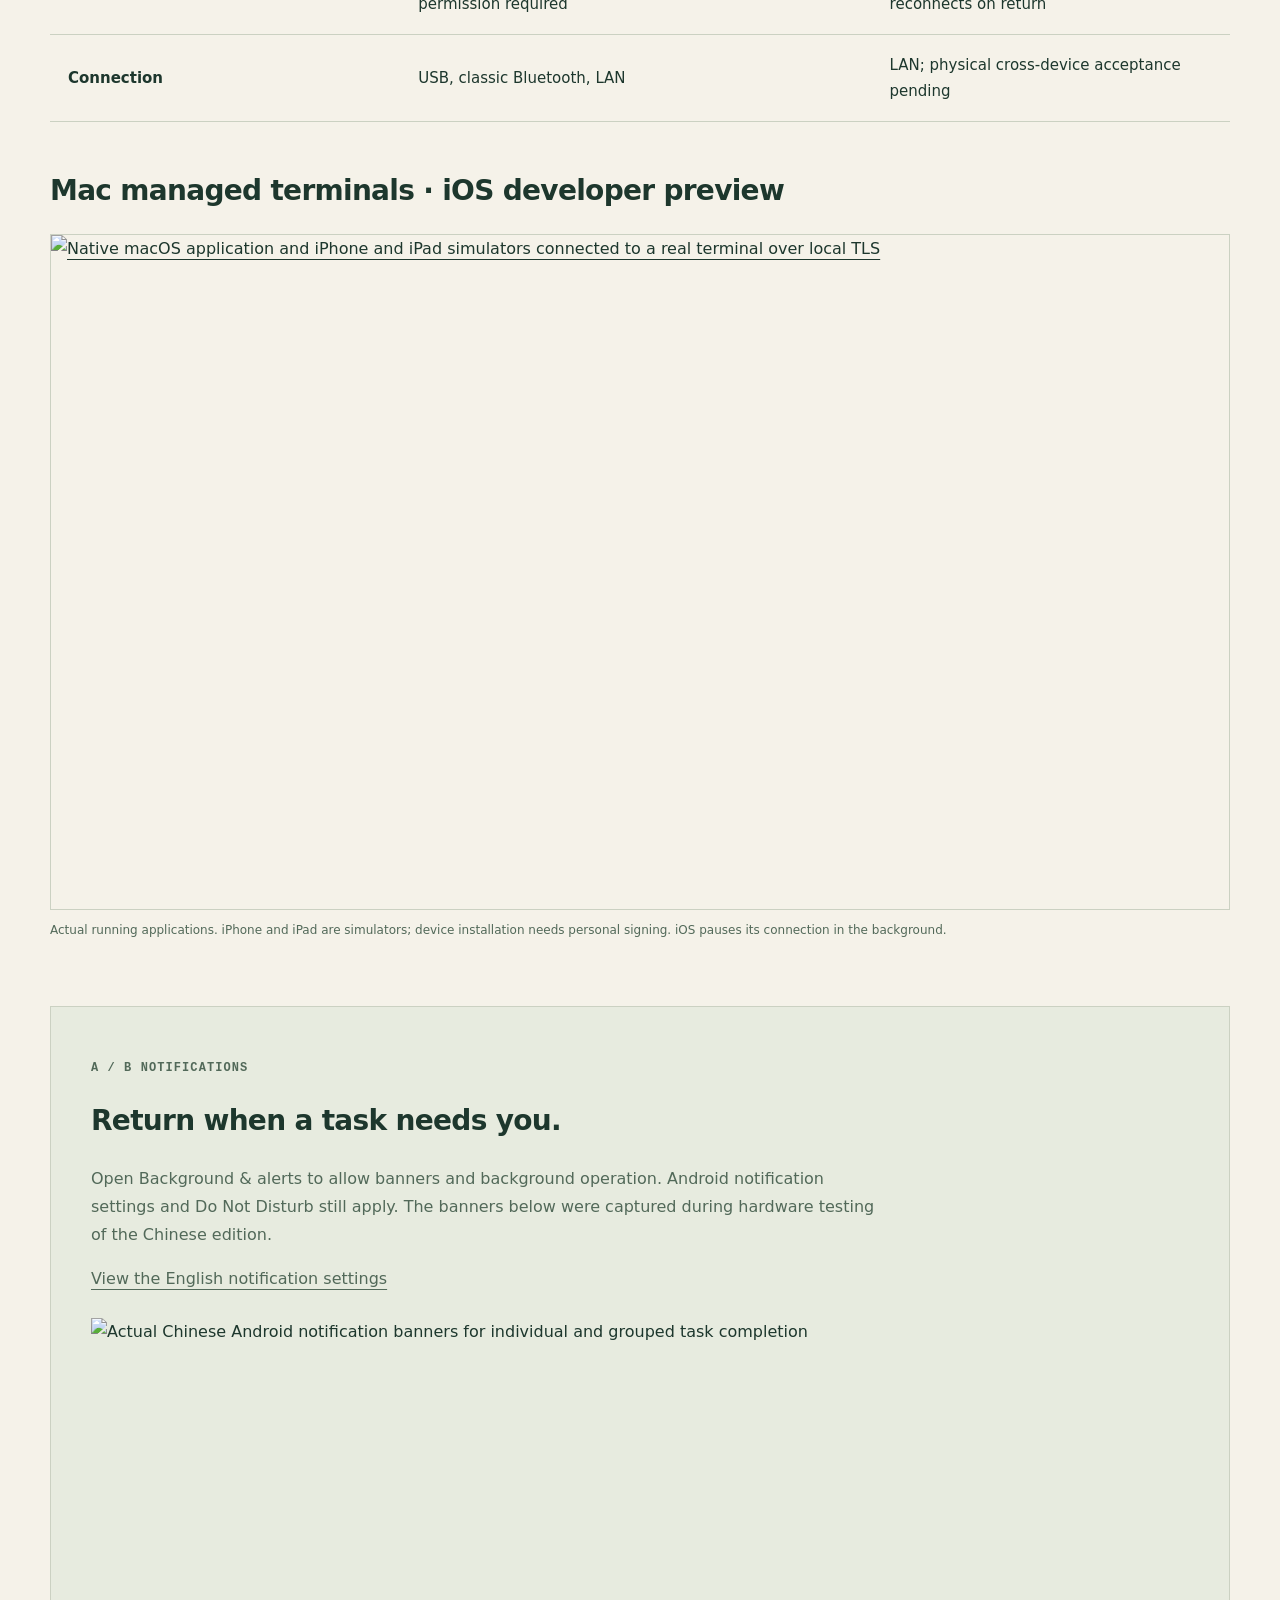
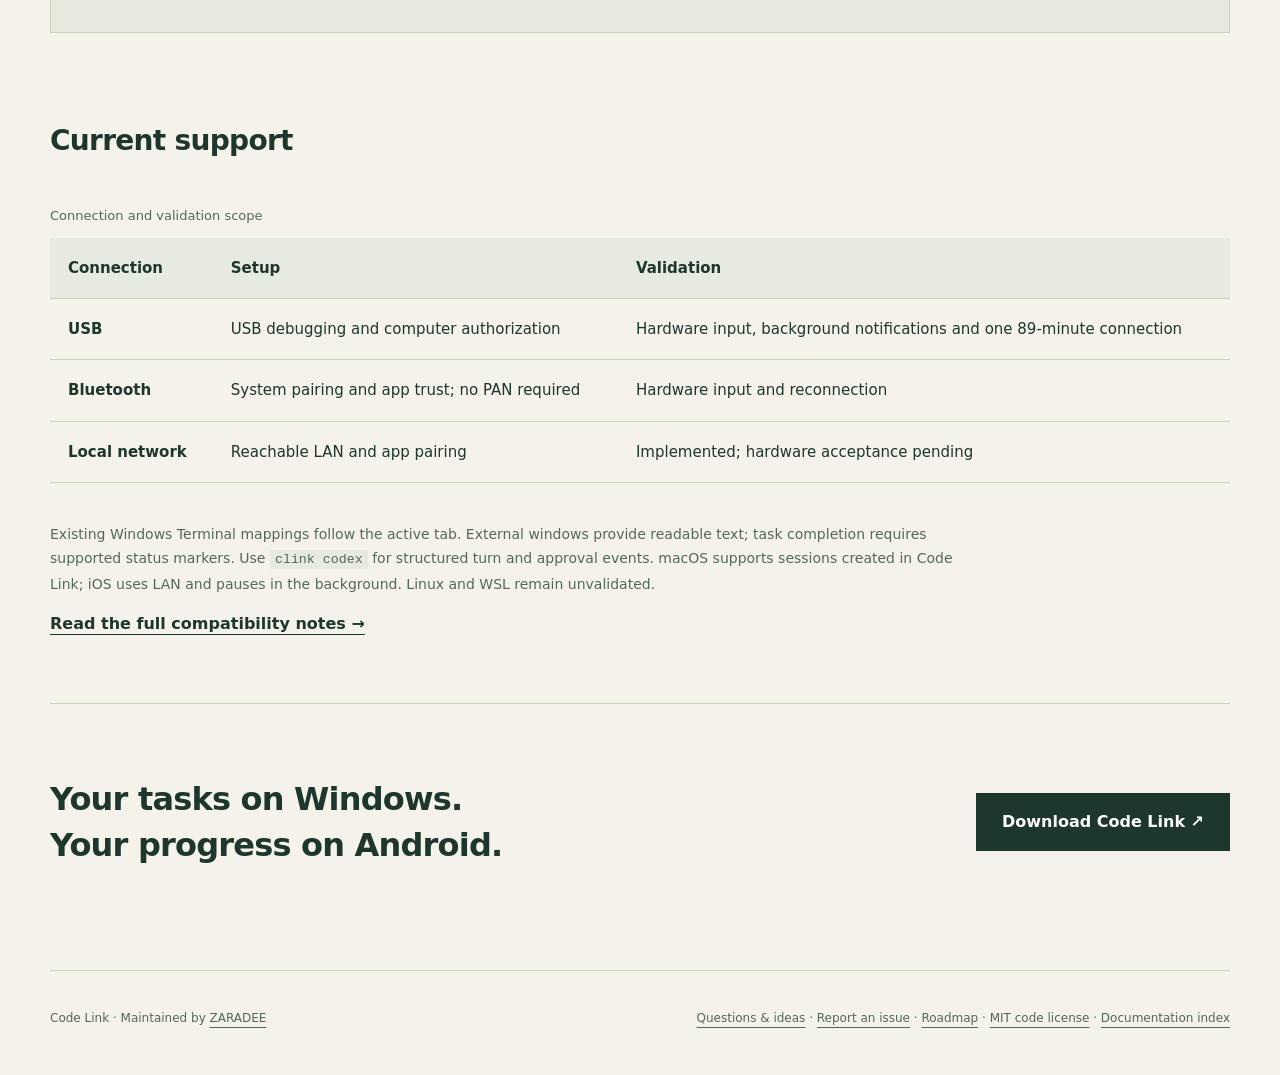
==== commit 2ccc0d51: "Complete USB onboarding and adaptive Android layouts with bundled Windows runtime" ====
--- a/site/en.html
+++ b/site/en.html
@@ -39,7 +39,7 @@
     "description": "Turn an Android tablet into a local Windows terminal dashboard with terminal input, Codex approvals and task alerts. Mac managed sessions and iOS developer preview also available.",
     "applicationCategory": "DeveloperApplication",
     "operatingSystem": "Windows x64; macOS 14 or later; Android 9 or later; iOS 17 or later",
-    "softwareVersion": "1.3.0",
+    "softwareVersion": "1.4.0",
     "inLanguage": ["zh-CN", "en"],
     "downloadUrl": "https://github.com/ZARADEE/code_LINK/releases/latest",
     "releaseNotes": "https://github.com/ZARADEE/code_LINK/blob/main/CHANGELOG.md",
@@ -78,20 +78,21 @@
       <figure><a href="assets/android-en.png"><img src="assets/android-en.png" width="1600" height="880" alt="English tablet screenshot from November 14, 2026 showing USB connected and Windows receiving the value 12345 sent from Android" loading="lazy"></a><figcaption>Actual USB connection and input. Open the image at full size. Local paths, computer names and private window titles are blurred.</figcaption></figure>
     </section>
     <section class="wrap split" id="start">
-      <div><p class="eyebrow">START WITH USB</p><h2>Connect with a data cable.</h2><p>You need Windows x64 with .NET 10 Desktop Runtime, and Android 9 or later. Landscape tablets are the primary layout.</p><a class="text-link" href="https://dotnet.microsoft.com/en-us/download/dotnet/10.0">Get .NET 10 Desktop Runtime →</a></div>
+      <div><p class="eyebrow">START WITH USB</p><h2>Connect with a data cable.</h2><p>You need Windows x64 and Android 9 or later. The Windows v1.4.0 ZIP includes the runtime. Landscape tablets are the primary layout.</p><a class="text-link" href="windows-android-terminal.en.html">See three complete workflows →</a></div>
       <ol class="steps">
         <li><strong>Install both clients</strong><p>Extract the complete Windows ZIP and run CodeLink.exe. Install the APK on Android and allow notifications.</p></li>
         <li><strong>Authorize USB debugging</strong><p>Enable Developer options and USB debugging on Android. Connect a data cable, unlock the tablet and authorize your computer.</p></li>
         <li><strong>Connect and select a terminal</strong><p>On Windows choose Pair device → Connect over USB. Wait for USB connected on Android, then open a terminal from the tablet's list.</p></li>
       </ol>
     </section>
+    <section class="wrap details"><h2>Built for your desk, your terminals and a tablet you already own</h2><p>Use it when Codex needs your decision while the editor is in front, when independent builds and tests run in parallel, or when a spare tablet can stay beside your PC. Existing Windows terminal windows can be connected directly; USB keeps setup local.</p><p><a href="windows-android-terminal.en.html">Follow the Codex, parallel-job and spare-tablet workflows →</a></p></section>
     <section class="wrap setup" aria-labelledby="setup-title">
       <h2 id="setup-title">Your first connection, one step at a time</h2>
       <p>Check off each step as you complete it. This checklist stays on this page; it does not inspect your devices.</p>
       <p class="setup-count" aria-live="polite">0 / 5 steps checked</p>
       <progress class="setup-progress" max="5" value="0" aria-label="Setup checklist progress"></progress>
       <div class="setup-list">
-        <details open><summary><label><input type="checkbox" class="setup-check">Both apps open</label></summary><p>Extract all Windows files and open CodeLink.exe. If Windows asks for .NET, install <a href="https://dotnet.microsoft.com/en-us/download/dotnet/10.0">.NET 10 Desktop Runtime x64</a>. Install the Android APK and open Code Link.</p></details>
+        <details open><summary><label><input type="checkbox" class="setup-check">Both apps open</label></summary><p>Extract all Windows files and open CodeLink.exe. Keep the included runtime files beside the EXE; no separate runtime install is needed. Install the Android APK and open Code Link.</p></details>
         <details><summary><label><input type="checkbox" class="setup-check">USB debugging authorized</label></summary><p>Use a data cable, unlock Android and allow this computer's debugging request. If the tablet is absent, try another cable or USB port. In the Windows app folder, run <code>tools\adb.exe -P 5037 devices -l</code>, then try port 5038. <code>unauthorized</code> means Android needs your confirmation.</p></details>
         <details><summary><label><input type="checkbox" class="setup-check">Tablet says USB connected</label></summary><p>In Windows, choose <strong>Pair device → Connect over USB</strong>. Keep both apps open. Pairing runs over the cable; no manual IP entry is needed.</p></details>
         <details><summary><label><input type="checkbox" class="setup-check">Terminal output appears on the tablet</label></summary><p>Tap a terminal on Android. Or select a terminal and an online device in Windows, then choose <strong>Share with device</strong>. Use a test terminal for your first input.</p></details>
@@ -106,15 +107,15 @@
         <p id="download-note" aria-live="polite"></p>
         <div id="download-links" class="actions"></div>
       </div>
-      <p>Apple clients use LAN connections. Read the <a href="https://github.com/ZARADEE/code_LINK/blob/main/docs/APPLE.md">macOS / iOS guide</a>; verify Apple packages with <a href="https://github.com/ZARADEE/code_LINK/releases/download/v1.3.0/APPLE-SHA256SUMS.txt">APPLE-SHA256SUMS.txt</a>.</p>
-      <div class="table-scroll"><table><caption>Code Link v1.3.0 official downloads</caption><thead><tr><th scope="col">Platform</th><th scope="col">Download</th><th scope="col">Requirements</th></tr></thead><tbody>
-        <tr><th scope="row">Windows x64</th><td><a href="https://github.com/ZARADEE/code_LINK/releases/download/v1.3.0/CodeLink-Windows-v1.3.0-en.zip">Windows ZIP ↗</a></td><td>Extract all files; install .NET 10 Desktop Runtime</td></tr>
-        <tr><th scope="row">Android 9+</th><td><a href="https://github.com/ZARADEE/code_LINK/releases/download/v1.3.0/CodeLink-Android-v1.3.0-en.apk">Android APK ↗</a></td><td>Allow sideloading; landscape tablet recommended</td></tr>
-        <tr><th scope="row">Simplified Chinese</th><td><a href="https://github.com/ZARADEE/code_LINK/releases/download/v1.3.0/CodeLink-Windows-v1.3.0-zh-CN.zip">Windows zh-CN ↗</a> / <a href="https://github.com/ZARADEE/code_LINK/releases/download/v1.3.0/CodeLink-Android-v1.3.0-zh-CN.apk">Android zh-CN ↗</a></td><td>Use en for English; language variants share the same app identity</td></tr>
-        <tr><th scope="row">macOS 14+</th><td><a href="https://github.com/ZARADEE/code_LINK/releases/download/v1.3.0/CodeLink-macOS-AppleSilicon-v1.3.0-en.zip">Apple silicon ↗</a> / <a href="https://github.com/ZARADEE/code_LINK/releases/download/v1.3.0/CodeLink-macOS-Intel-v1.3.0-en.zip">Intel ↗</a></td><td>Runtime included; not notarized</td></tr>
-        <tr><th scope="row">iOS / iPadOS 17+</th><td><a href="https://github.com/ZARADEE/code_LINK/releases/download/v1.3.0/CodeLink-iOS-Simulator-v1.3.0-en.zip">Simulator ↗</a> / <a href="https://github.com/ZARADEE/code_LINK/releases/download/v1.3.0/CodeLink-Apple-Source-v1.3.0-en.zip">Xcode source ↗</a></td><td>Simulator or personal signing; no directly installable IPA; connection pauses in background</td></tr>
+      <p>Apple clients use LAN connections. Read the <a href="https://github.com/ZARADEE/code_LINK/blob/main/docs/APPLE.md">macOS / iOS guide</a>; verify Apple packages with <a href="https://github.com/ZARADEE/code_LINK/releases/download/v1.4.0/APPLE-SHA256SUMS.txt">APPLE-SHA256SUMS.txt</a>.</p>
+      <div class="table-scroll"><table><caption>Code Link v1.4.0 official downloads</caption><thead><tr><th scope="col">Platform</th><th scope="col">Download</th><th scope="col">Requirements</th></tr></thead><tbody>
+        <tr><th scope="row">Windows x64</th><td><a href="https://github.com/ZARADEE/code_LINK/releases/download/v1.4.0/CodeLink-Windows-v1.4.0-en.zip">Windows ZIP ↗</a></td><td>Runtime included; extract all files</td></tr>
+        <tr><th scope="row">Android 9+</th><td><a href="https://github.com/ZARADEE/code_LINK/releases/download/v1.4.0/CodeLink-Android-v1.4.0-en.apk">Android APK ↗</a></td><td>Allow sideloading; phone list/detail and tablet two-pane layouts</td></tr>
+        <tr><th scope="row">Simplified Chinese</th><td><a href="https://github.com/ZARADEE/code_LINK/releases/download/v1.4.0/CodeLink-Windows-v1.4.0-zh-CN.zip">Windows zh-CN ↗</a> / <a href="https://github.com/ZARADEE/code_LINK/releases/download/v1.4.0/CodeLink-Android-v1.4.0-zh-CN.apk">Android zh-CN ↗</a></td><td>Use en for English; language variants share the same app identity</td></tr>
+        <tr><th scope="row">macOS 14+</th><td><a href="https://github.com/ZARADEE/code_LINK/releases/download/v1.4.0/CodeLink-macOS-AppleSilicon-v1.4.0-en.zip">Apple silicon ↗</a> / <a href="https://github.com/ZARADEE/code_LINK/releases/download/v1.4.0/CodeLink-macOS-Intel-v1.4.0-en.zip">Intel ↗</a></td><td>Runtime included; not notarized</td></tr>
+        <tr><th scope="row">iOS / iPadOS 17+</th><td><a href="https://github.com/ZARADEE/code_LINK/releases/download/v1.4.0/CodeLink-iOS-Simulator-v1.4.0-en.zip">Simulator ↗</a> / <a href="https://github.com/ZARADEE/code_LINK/releases/download/v1.4.0/CodeLink-Apple-Source-v1.4.0-en.zip">Xcode source ↗</a></td><td>Simulator or personal signing; no directly installable IPA; connection pauses in background</td></tr>
       </tbody></table></div>
-      <p>The Android APK uses a development signing key; Windows executables are unsigned. Compare your downloads with <a href="https://github.com/ZARADEE/code_LINK/releases/download/v1.3.0/SHA256SUMS.txt">SHA256SUMS.txt</a>. See the <a href="https://github.com/ZARADEE/code_LINK/blob/main/docs/INSTALL.en.md">installation guide</a> for details.</p>
+      <p>The Android APK uses a development signing key; Windows executables are unsigned. Compare your downloads with <a href="https://github.com/ZARADEE/code_LINK/releases/download/v1.4.0/SHA256SUMS.txt">SHA256SUMS.txt</a>. See the <a href="https://github.com/ZARADEE/code_LINK/blob/main/docs/INSTALL.en.md">installation guide</a> for details.</p>
       <h3>Choose by what you need</h3><div class="table-scroll"><table><caption>Platform capabilities differ</caption><thead><tr><th>Need</th><th>Windows + Android</th><th>Mac / iOS</th></tr></thead><tbody><tr><th>Connect an existing terminal window</th><td>Supported; Windows Terminal follows the active tab</td><td>Mac manages sessions created in Code Link</td></tr><tr><th>Alerts after switching apps</th><td>Android foreground service; background and notification permission required</td><td>iOS pauses in the background and reconnects on return</td></tr><tr><th>Connection</th><td>USB, classic Bluetooth, LAN</td><td>LAN; physical cross-device acceptance pending</td></tr></tbody></table></div>
       <h2 id="apple">Mac managed terminals · iOS developer preview</h2>
       <figure><a href="assets/apple-overview.png"><img src="assets/apple-overview.png" width="1800" height="1030" alt="Native macOS application and iPhone and iPad simulators connected to a real terminal over local TLS" loading="lazy"></a><figcaption>Actual running applications. iPhone and iPad are simulators; device installation needs personal signing. iOS pauses its connection in the background.</figcaption></figure>
--- a/site/styles.css
+++ b/site/styles.css
@@ -1,3 +1,5 @@
 :root{color-scheme:light;--paper:#f5f2e9;--ink:#1d372d;--muted:#526959;--line:#cbd1c2;--accent:#efbe3e}*{box-sizing:border-box}html{scroll-behavior:smooth;scroll-padding-top:24px}body{margin:0;background:var(--paper);color:var(--ink);font-family:system-ui,-apple-system,"Segoe UI","Microsoft YaHei",sans-serif;line-height:1.75}a{color:inherit;text-underline-offset:5px}a:hover{color:#465d24}a:focus-visible{outline:3px solid #936900;outline-offset:5px}.wrap{width:min(1180px,calc(100% - 64px));margin-inline:auto}.nav{display:flex;align-items:center;justify-content:space-between;gap:24px;min-height:100px;border-bottom:1px solid var(--line)}.brand{display:flex;align-items:center;gap:12px;font-size:23px;font-weight:750;text-decoration:none}.brand img{border-radius:8px}.nav nav{display:flex;gap:26px;font-size:14px}.nav nav a{text-decoration:none}.hero{padding-top:70px}.eyebrow,.number{font:600 12px/1.5 ui-monospace,Consolas,monospace;letter-spacing:.09em;color:var(--muted)}h1{font-size:clamp(42px,5.5vw,78px);letter-spacing:-.045em;line-height:1.19;margin:23px 0 30px;font-weight:800}h2{font-size:28px;line-height:1.45;letter-spacing:-.025em}.intro{max-width:680px;font-size:20px;line-height:1.9}.actions{display:flex;flex-wrap:wrap;align-items:center;gap:28px;margin-top:30px}.button{display:inline-flex;gap:40px;align-items:center;padding:14px 25px;background:var(--ink);color:white;text-decoration:none;border:1px solid var(--ink);font-weight:650}.button:hover{background:#365646;color:white}.text-link{font-weight:650}.meta{font-size:13px;color:var(--muted);margin:23px 0 38px}figure{margin:0}figure img{display:block;width:100%;height:auto;border:1px solid var(--line)}figcaption{font-size:12px;color:var(--muted);margin-top:10px}.features{display:grid;grid-template-columns:repeat(3,1fr);gap:0;padding:65px 0}.features article{padding:0 30px;border-left:1px solid var(--line)}.features article:first-child{padding-left:0;border-left:0}.features article:last-child{padding-right:0}.features h2{font-size:22px;margin:18px 0 14px}.features p,.split p,.notification p,.details p{color:var(--muted)}.split{display:grid;grid-template-columns:1fr 1fr;gap:90px;border-top:1px solid var(--line);padding:65px 0}.steps{margin:0;padding-left:26px}.steps li{padding-left:10px;margin-bottom:25px}.steps li::marker{font:600 16px ui-monospace,monospace}.steps strong{font-size:18px}.steps p{margin:6px 0}.notification{padding:40px;background:#e7ebdf;border:1px solid var(--line)}.notification>div{max-width:800px}.notification img{width:100%;height:auto;display:block;margin-top:25px}.details{padding-block:65px}.table-scroll{overflow-x:auto}table{width:100%;border-collapse:collapse;text-align:left;margin:20px 0 25px;font-size:15px}caption{text-align:left;color:var(--muted);font-size:13px;padding-bottom:10px}th,td{padding:17px 18px;border-bottom:1px solid var(--line)}thead{background:#e7ebdf}tbody th{white-space:nowrap}.details p{font-size:14px;max-width:920px}code{font-size:.95em;background:#e7ebdf;padding:2px 5px}.closing{border-top:1px solid var(--line);padding:45px 0 75px;display:flex;align-items:center;justify-content:space-between;gap:30px}.closing h2{font-size:32px}footer{border-top:1px solid var(--line);padding:25px 0 35px;font-size:12px;color:var(--muted);display:flex;justify-content:space-between;gap:20px}.skip{position:absolute;left:20px;top:-100px;padding:10px 16px;background:white;z-index:5}.skip:focus{top:10px}@media(max-width:760px){.wrap{width:calc(100% - 36px)}.nav{min-height:82px;flex-wrap:wrap;gap:10px;padding-block:15px}.nav nav{gap:18px;font-size:12px}.brand{font-size:20px}.hero{padding-top:45px}.intro{font-size:17px}.features{grid-template-columns:1fr;padding-block:35px}.features article,.features article:first-child,.features article:last-child{padding:24px 0;border-left:0;border-bottom:1px solid var(--line)}.split{grid-template-columns:1fr;gap:35px;padding-block:40px}.notification{padding:22px}.notification h2{font-size:24px}.details{padding-block:35px}th,td{padding:12px;min-width:130px}.closing{display:block;padding-block:30px 50px}.closing h2{font-size:27px}footer{display:block}.meta{line-height:2}.actions{gap:20px}}@media(prefers-reduced-motion:reduce){html{scroll-behavior:auto}}
 
 .setup{border-top:1px solid var(--line);padding-block:35px 55px}.setup>p{max-width:800px;color:var(--muted)}.setup-count{font-weight:650}.setup-progress{width:100%;height:10px;accent-color:var(--ink);display:block;margin-bottom:25px}.setup-list details{border-top:1px solid var(--line);padding:14px 0}.setup-list details:last-child{border-bottom:1px solid var(--line)}.setup-list summary{cursor:pointer;font-weight:650}.setup-list label{cursor:pointer}.setup-list input{accent-color:var(--ink);width:19px;height:19px;margin:0 10px 0 7px;vertical-align:middle}.setup-list p{margin:15px 25px;max-width:850px;color:var(--muted)}.download-picker{border:1px solid var(--line);background:#e7ebdf;padding:25px;margin-block:20px 30px}.download-controls{display:flex;flex-wrap:wrap;gap:20px}.download-controls label{display:grid;gap:7px;font-weight:650;flex:1;min-width:200px}.download-controls select{font:inherit;line-height:1.4;padding:10px;background:var(--paper);color:var(--ink);border:1px solid var(--muted);width:100%;min-width:0}.download-picker .actions{gap:12px;margin-top:15px}.download-picker p{margin-bottom:0}select:focus-visible,input:focus-visible{outline:3px solid #936900;outline-offset:3px}@media(max-width:760px){.download-picker{padding:18px}.download-controls label{min-width:0;flex-basis:100%}.download-picker .button{width:100%;justify-content:space-between}.setup-list p{margin-inline:12px}.setup-list code{overflow-wrap:anywhere}}
+
+.article{max-width:900px;padding-block:30px 60px}.article h1{font-size:clamp(30px,5vw,54px);line-height:1.2;letter-spacing:-.03em}.article h2{margin-top:50px;font-size:27px;line-height:1.4}.article .intro{max-width:850px}.article pre{overflow-x:auto;padding:20px;background:#192d27;color:#e4ebdd;font-size:13px;line-height:1.65}.article li{margin-bottom:12px}.article figure{margin:35px 0}.article img{max-width:100%;height:auto}.article figcaption{font-size:13px;color:var(--muted)}.article code{overflow-wrap:anywhere}.article pre code{overflow-wrap:normal}
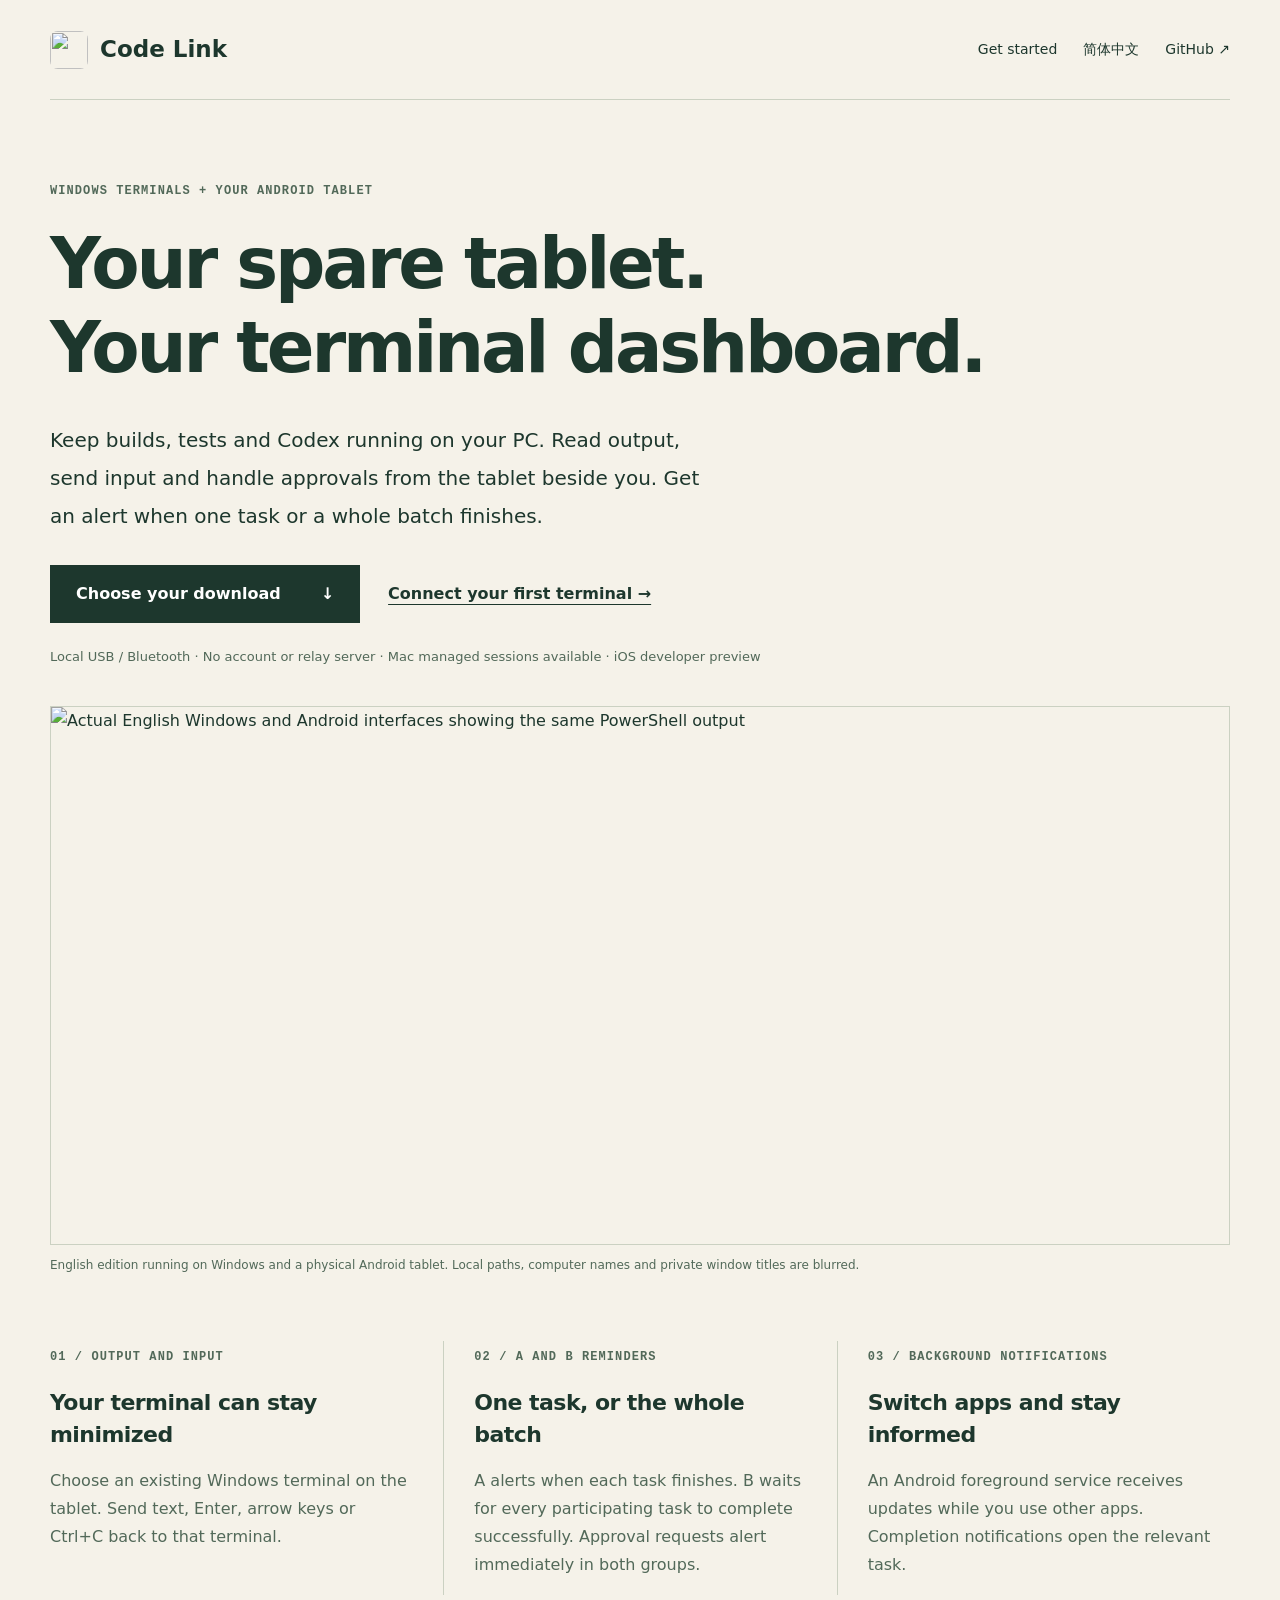
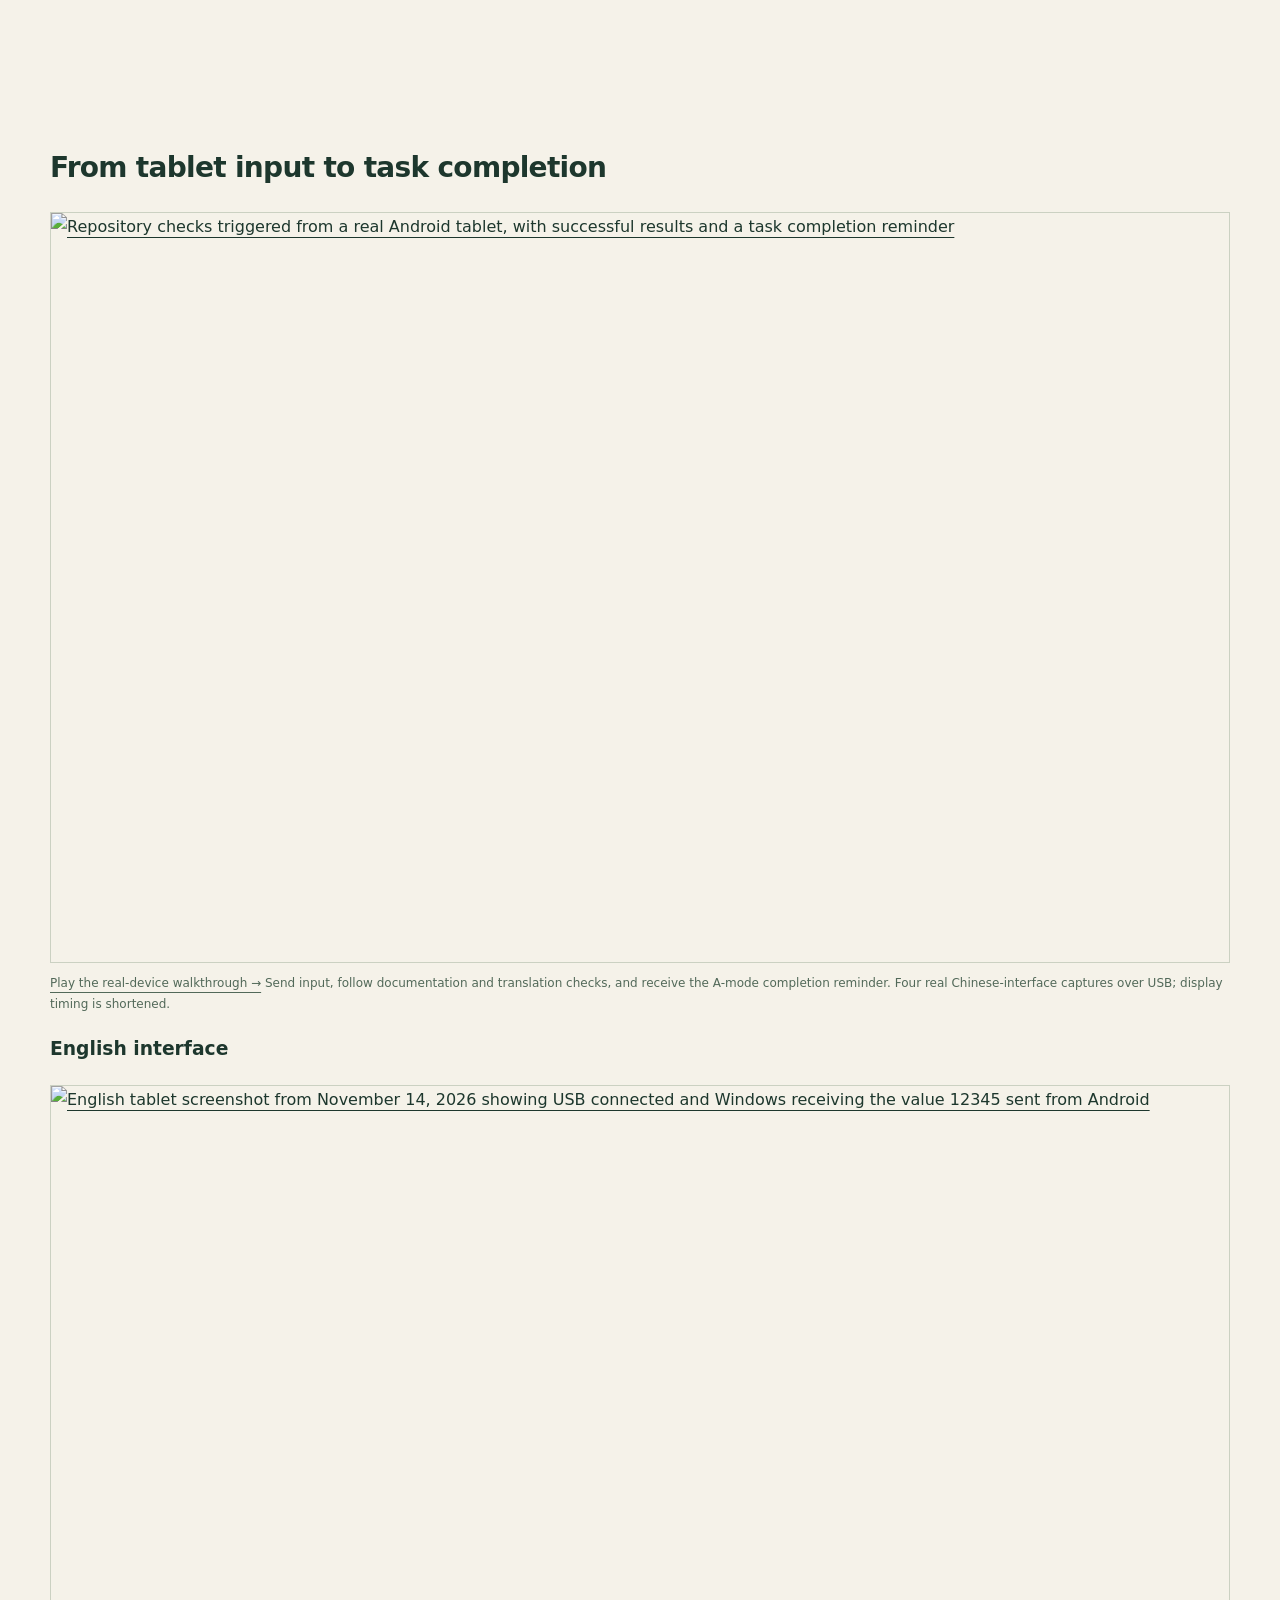
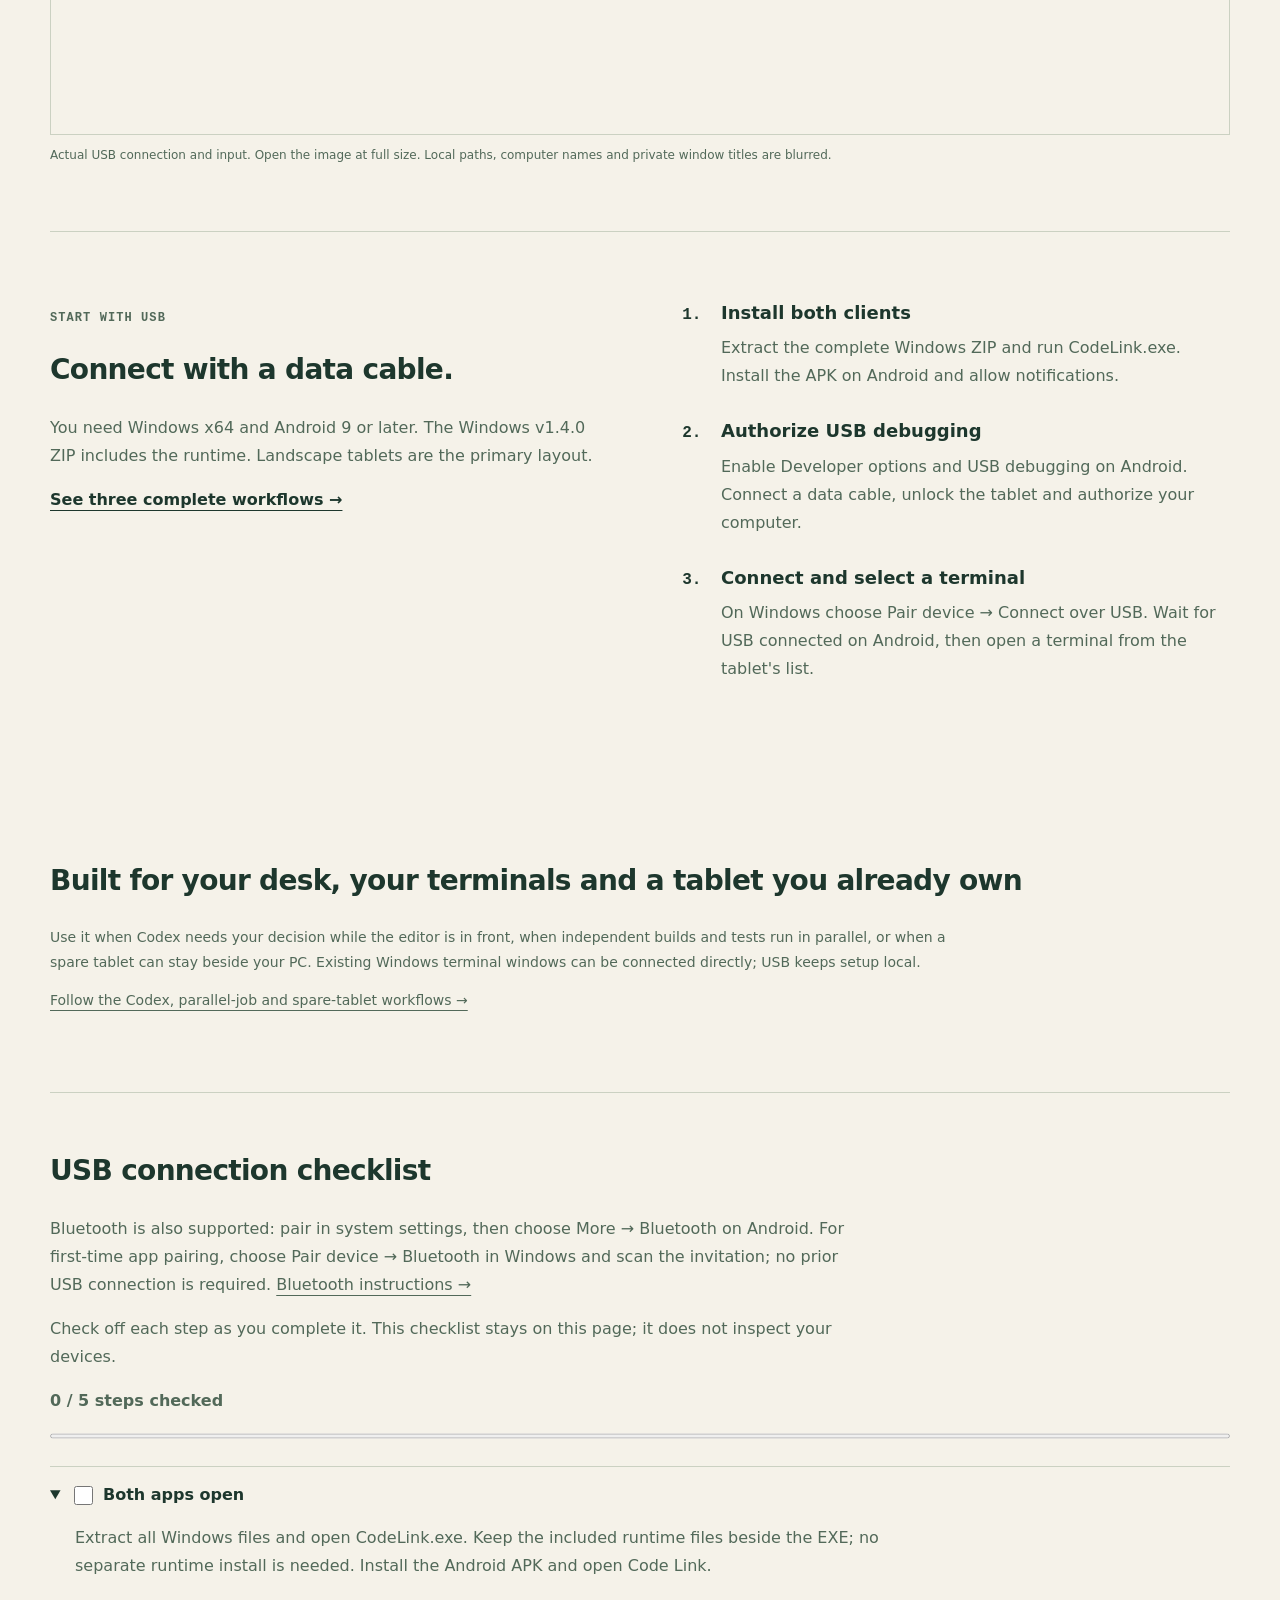
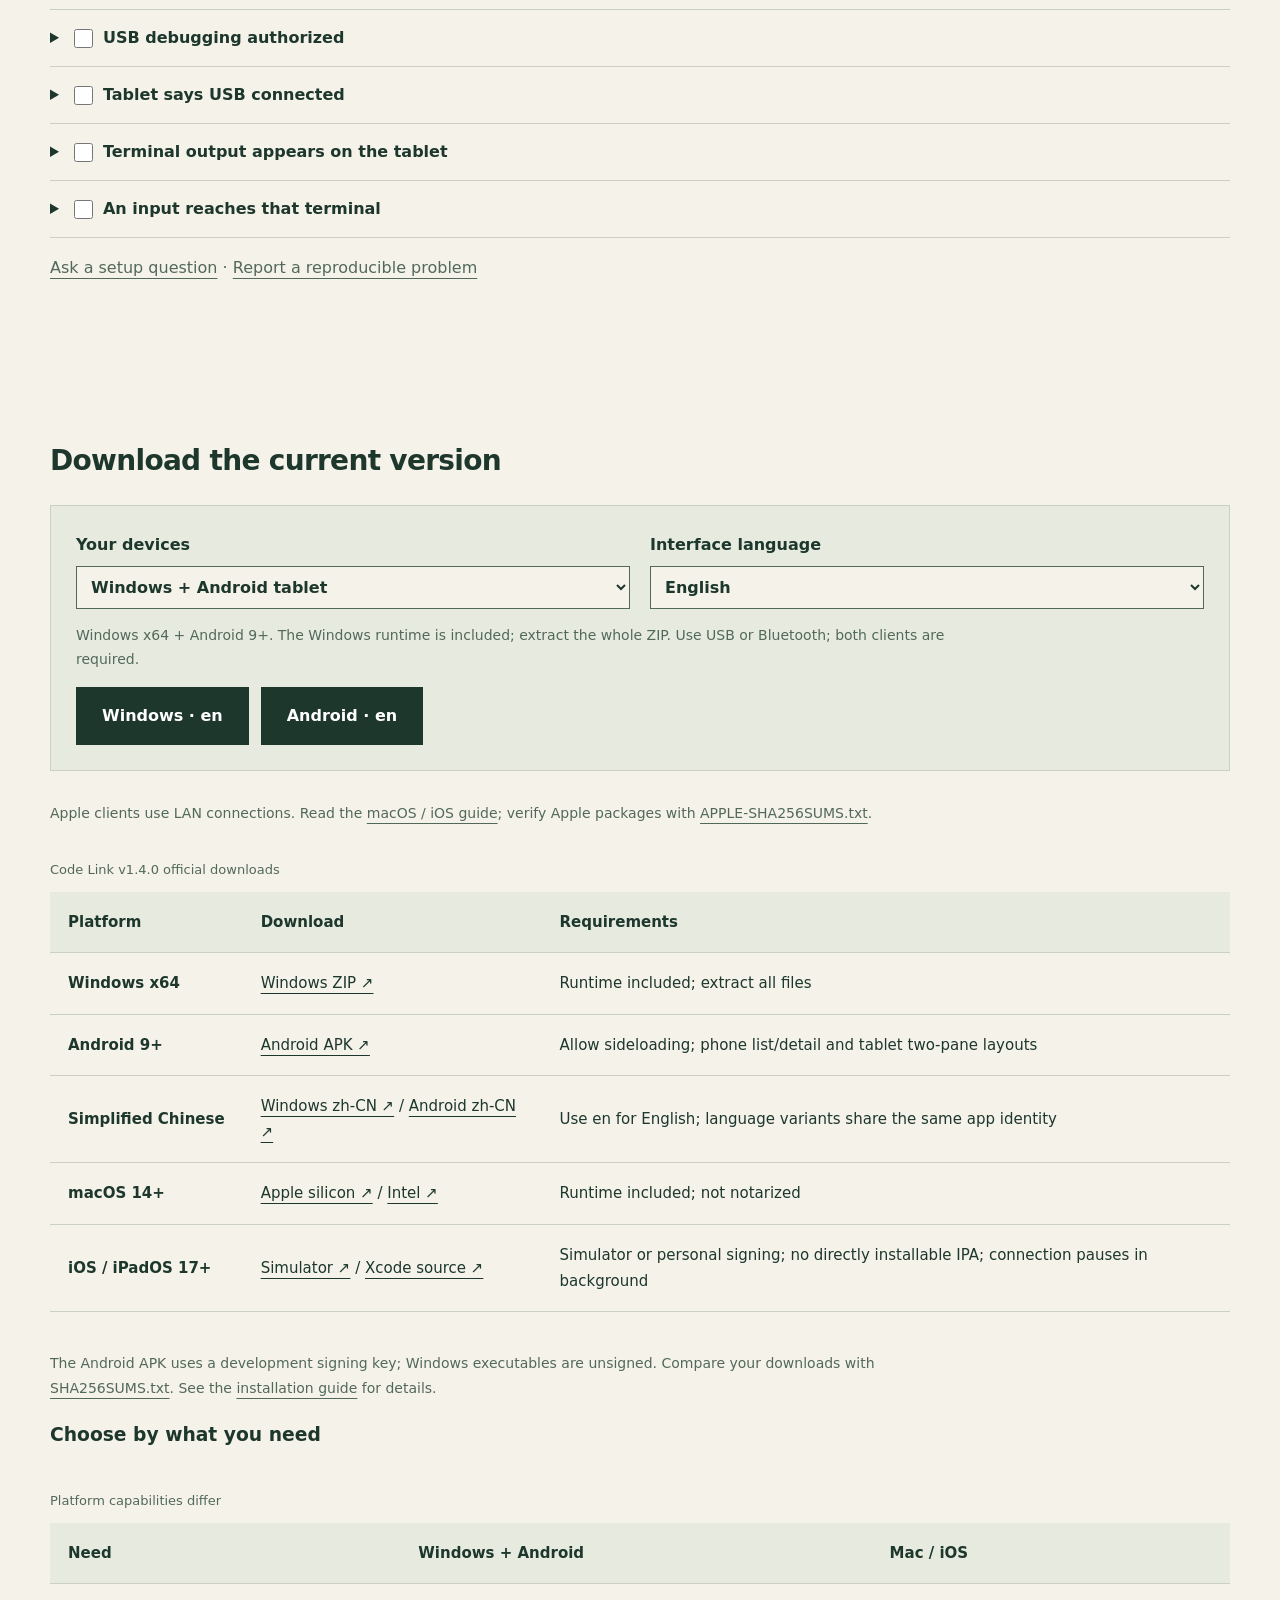
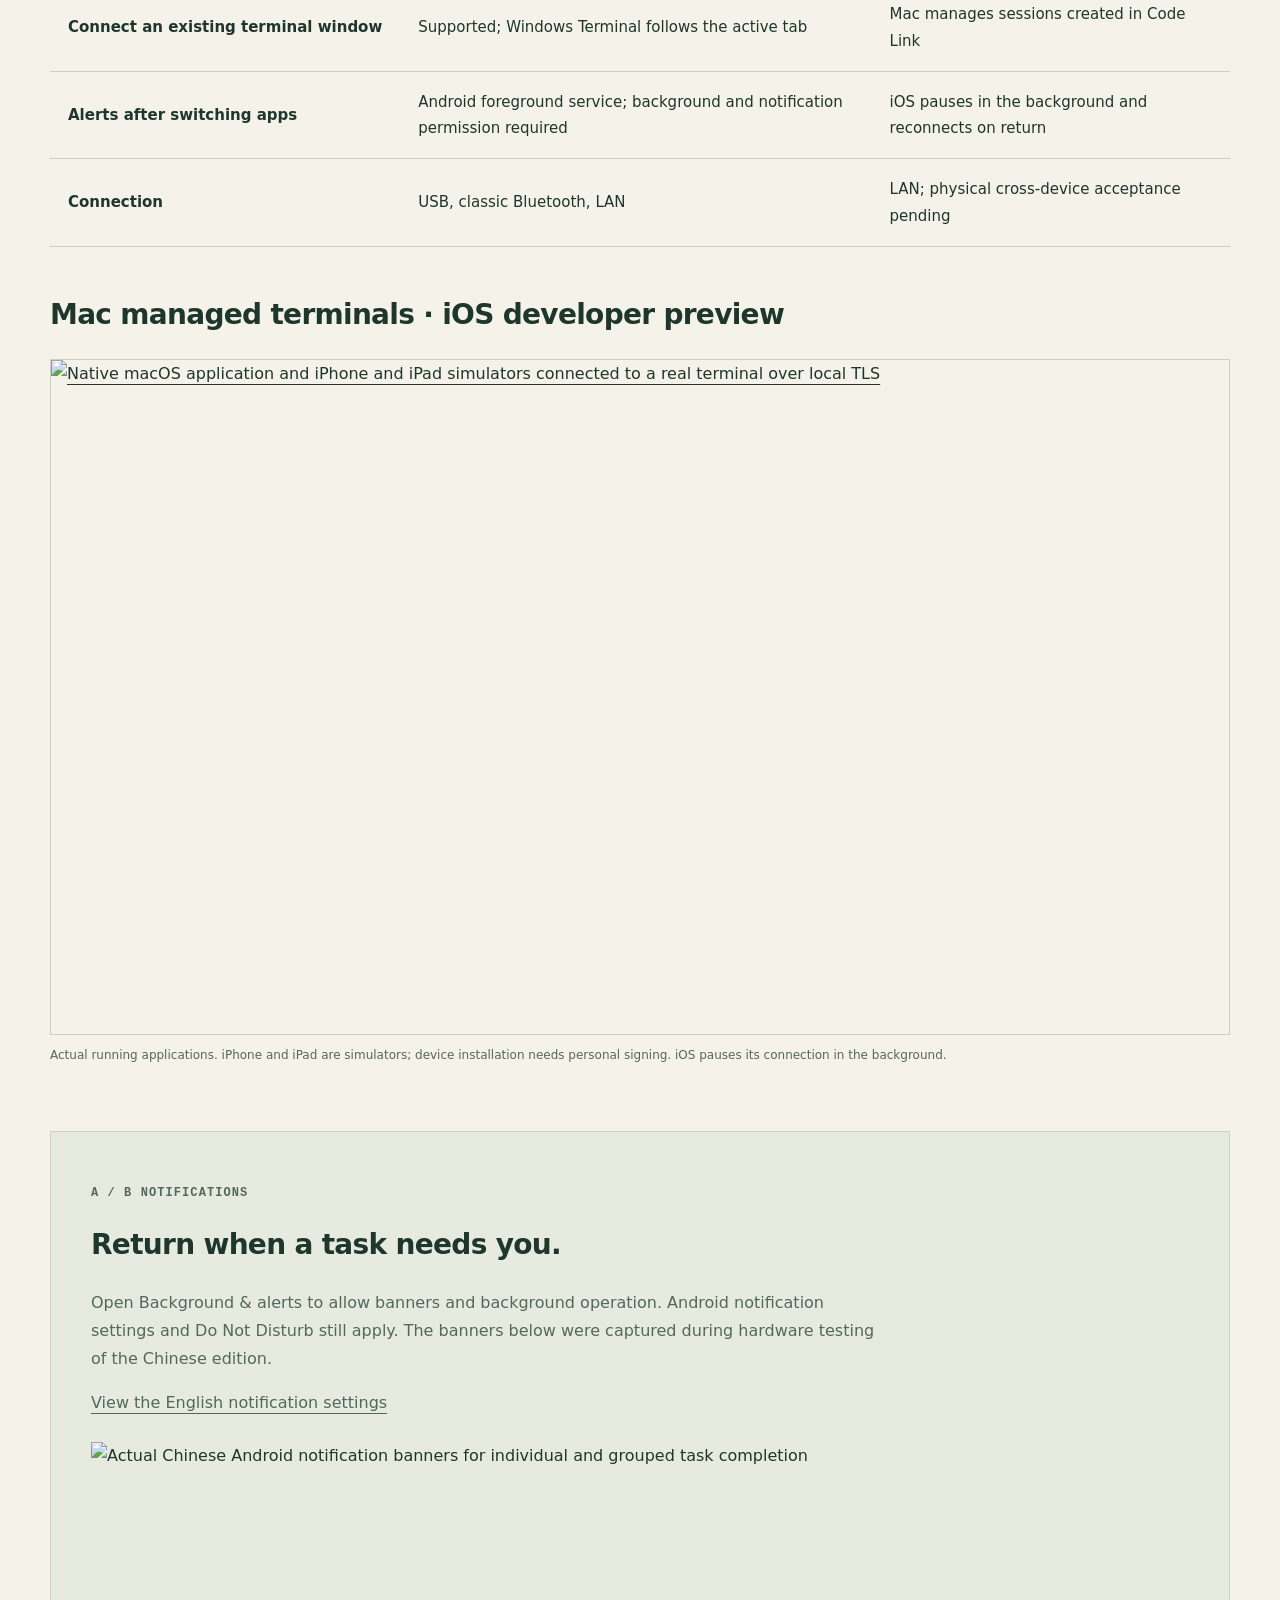
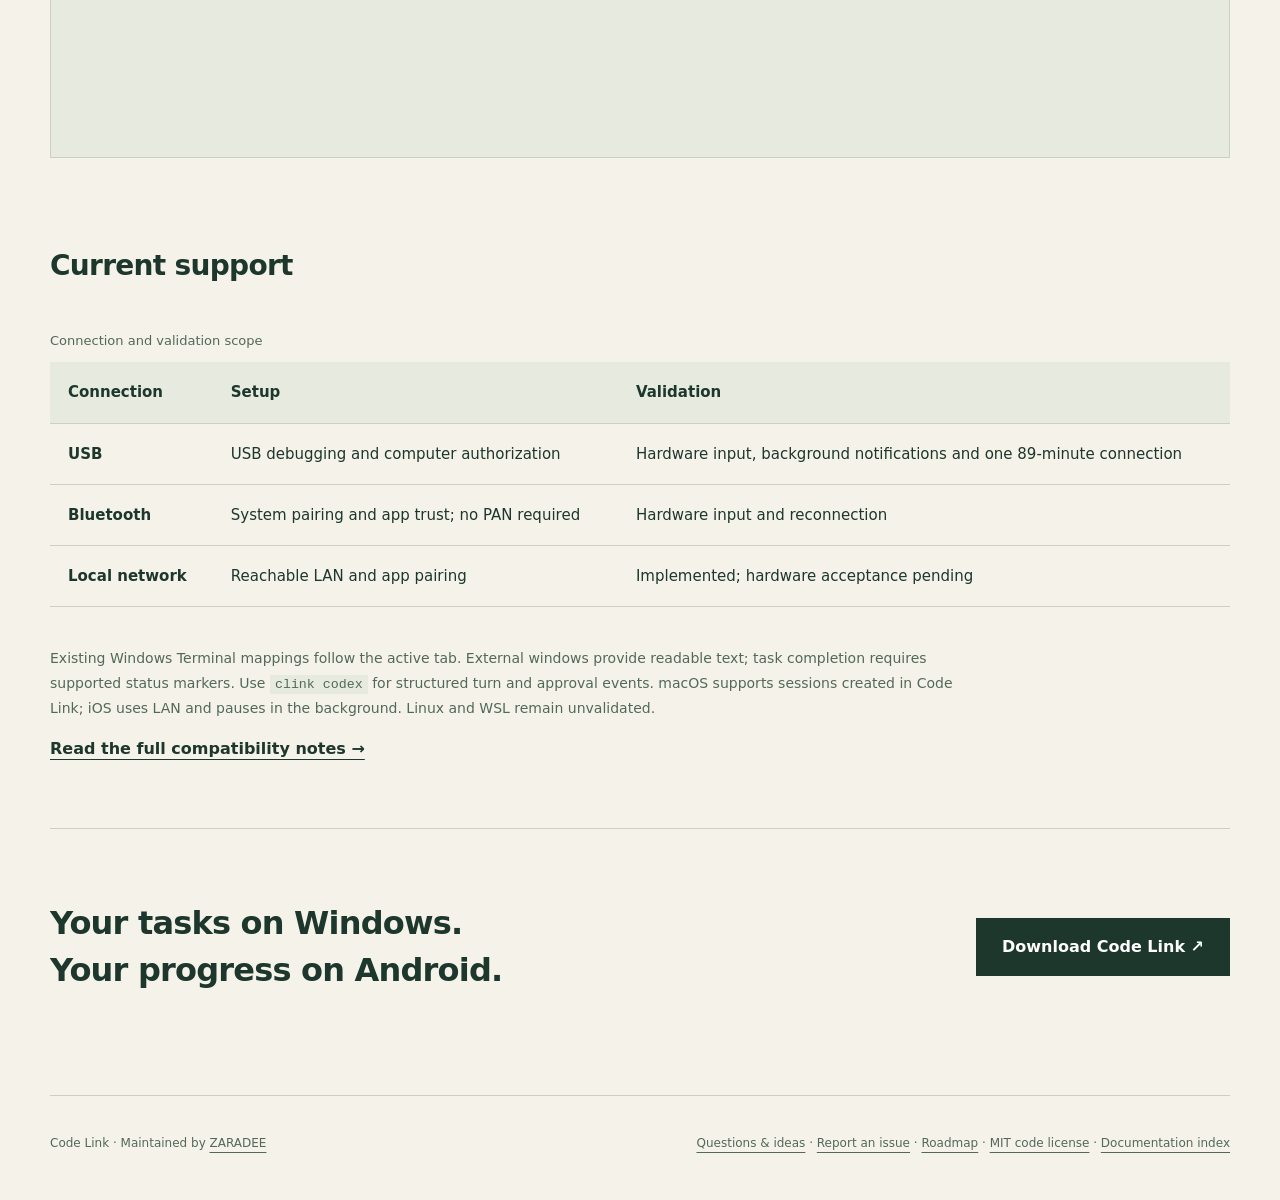
==== commit dec0ab18: "Complete existing Bluetooth onboarding and verify bilingual flows" ====
--- a/site/en.html
+++ b/site/en.html
@@ -87,7 +87,8 @@
     </section>
     <section class="wrap details"><h2>Built for your desk, your terminals and a tablet you already own</h2><p>Use it when Codex needs your decision while the editor is in front, when independent builds and tests run in parallel, or when a spare tablet can stay beside your PC. Existing Windows terminal windows can be connected directly; USB keeps setup local.</p><p><a href="windows-android-terminal.en.html">Follow the Codex, parallel-job and spare-tablet workflows →</a></p></section>
     <section class="wrap setup" aria-labelledby="setup-title">
-      <h2 id="setup-title">Your first connection, one step at a time</h2>
+      <h2 id="setup-title">USB connection checklist</h2>
+      <p>Bluetooth is also supported: pair in system settings, then choose More → Bluetooth on Android. For first-time app pairing, choose Pair device → Bluetooth in Windows and scan the invitation; no prior USB connection is required. <a href="https://github.com/ZARADEE/code_LINK/blob/main/docs/INSTALL.en.md#bluetooth">Bluetooth instructions →</a></p>
       <p>Check off each step as you complete it. This checklist stays on this page; it does not inspect your devices.</p>
       <p class="setup-count" aria-live="polite">0 / 5 steps checked</p>
       <progress class="setup-progress" max="5" value="0" aria-label="Setup checklist progress"></progress>
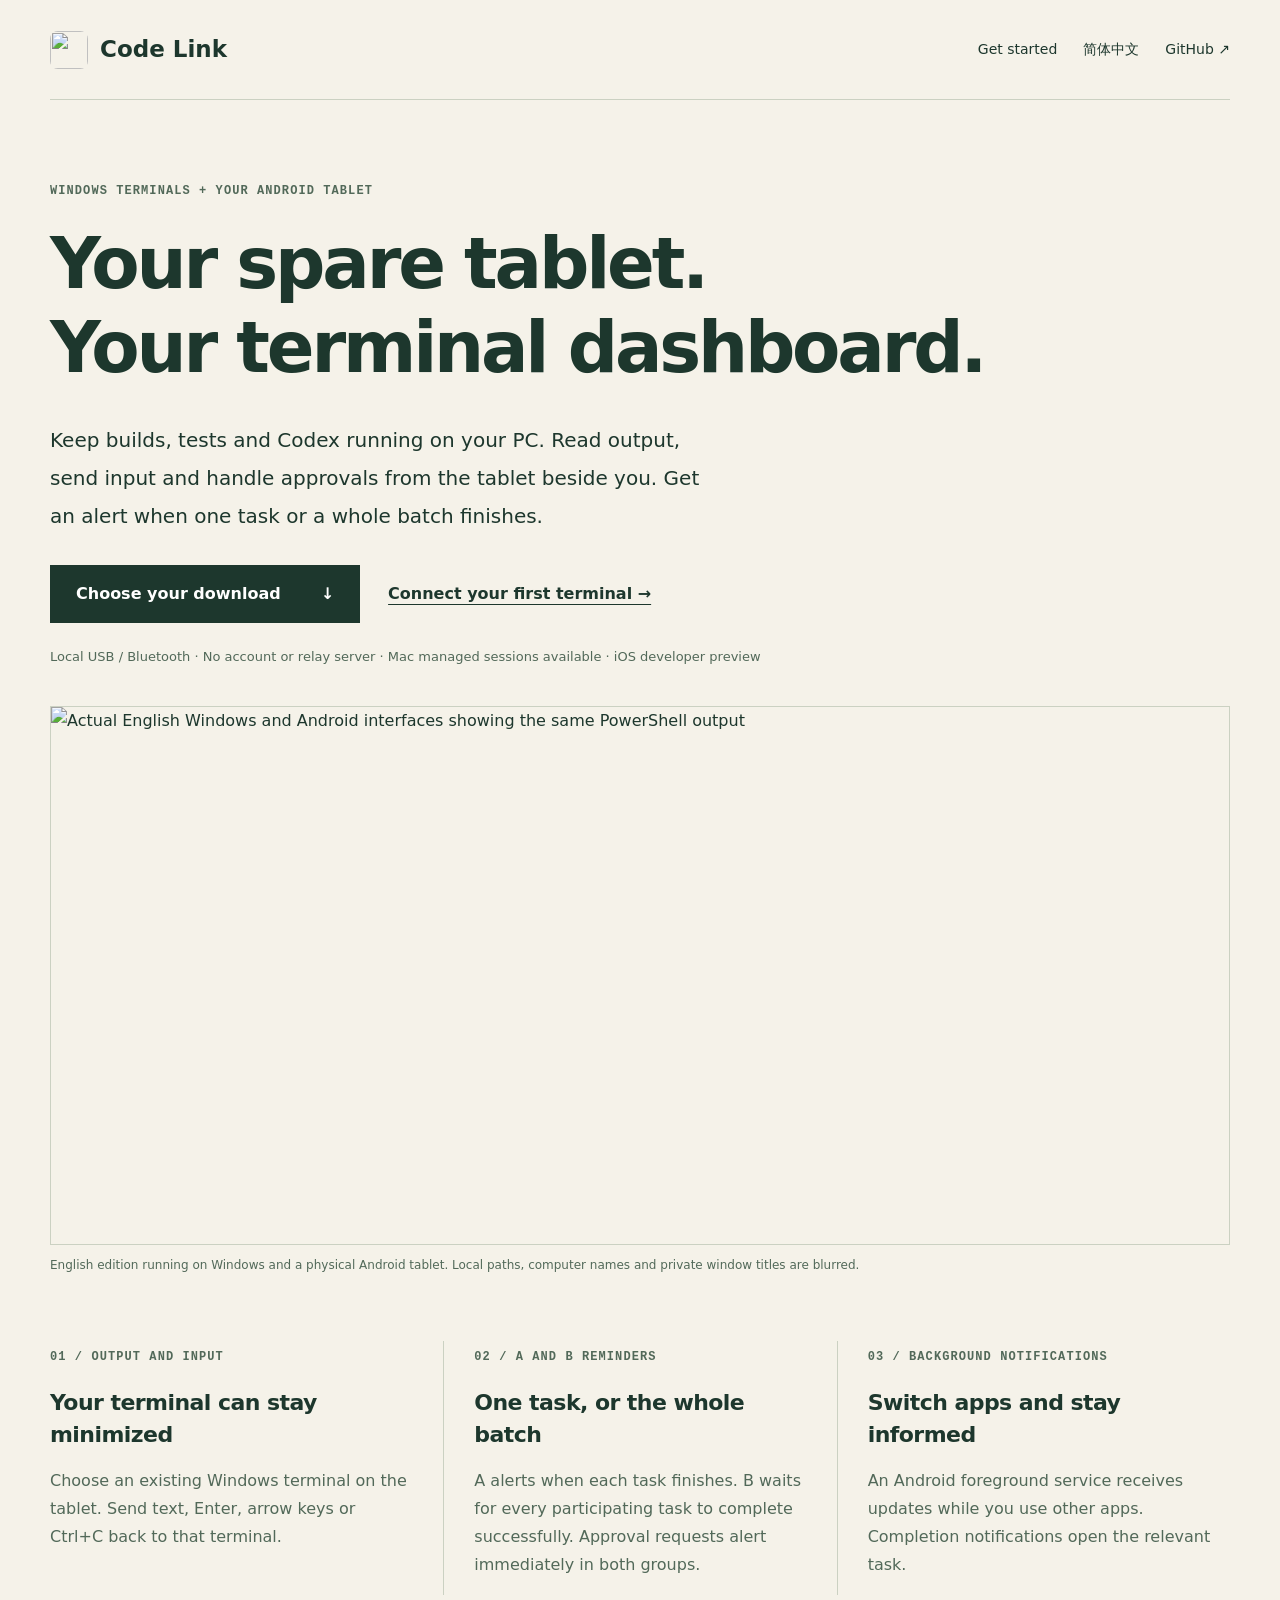
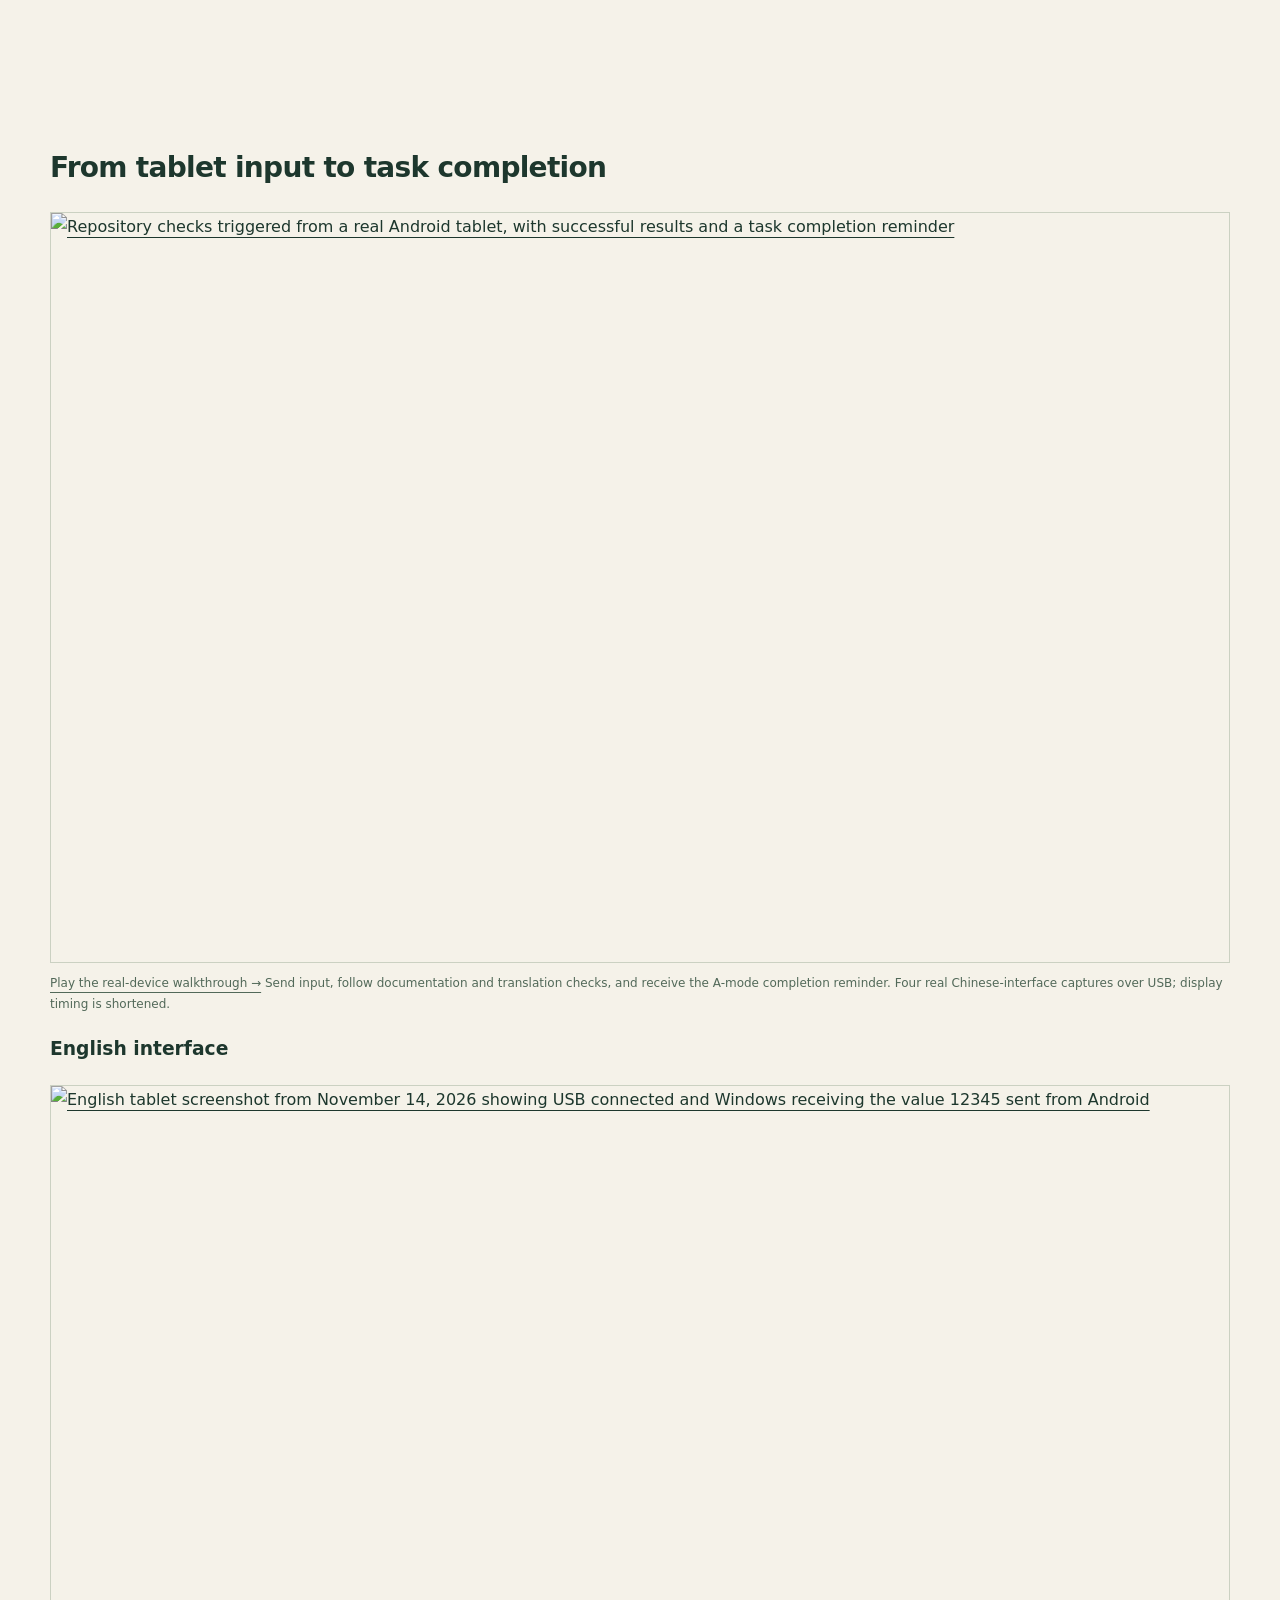
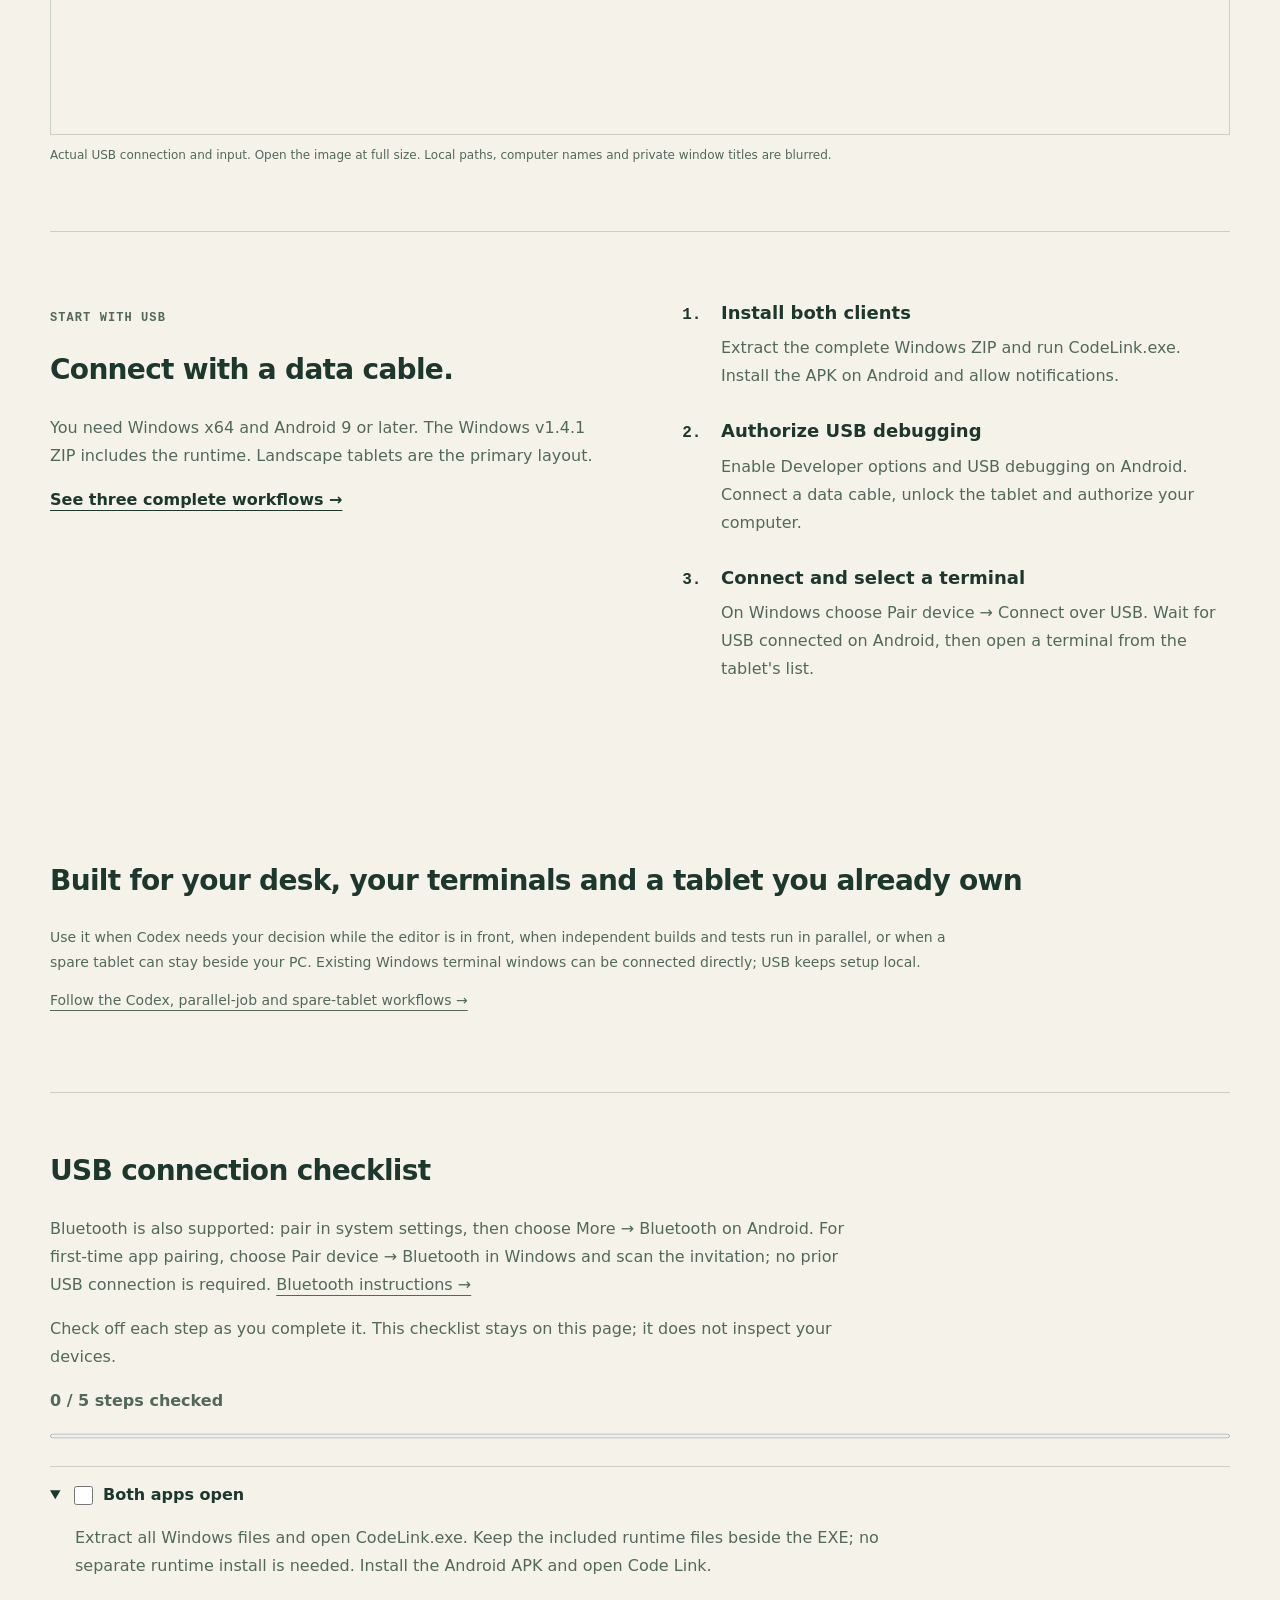
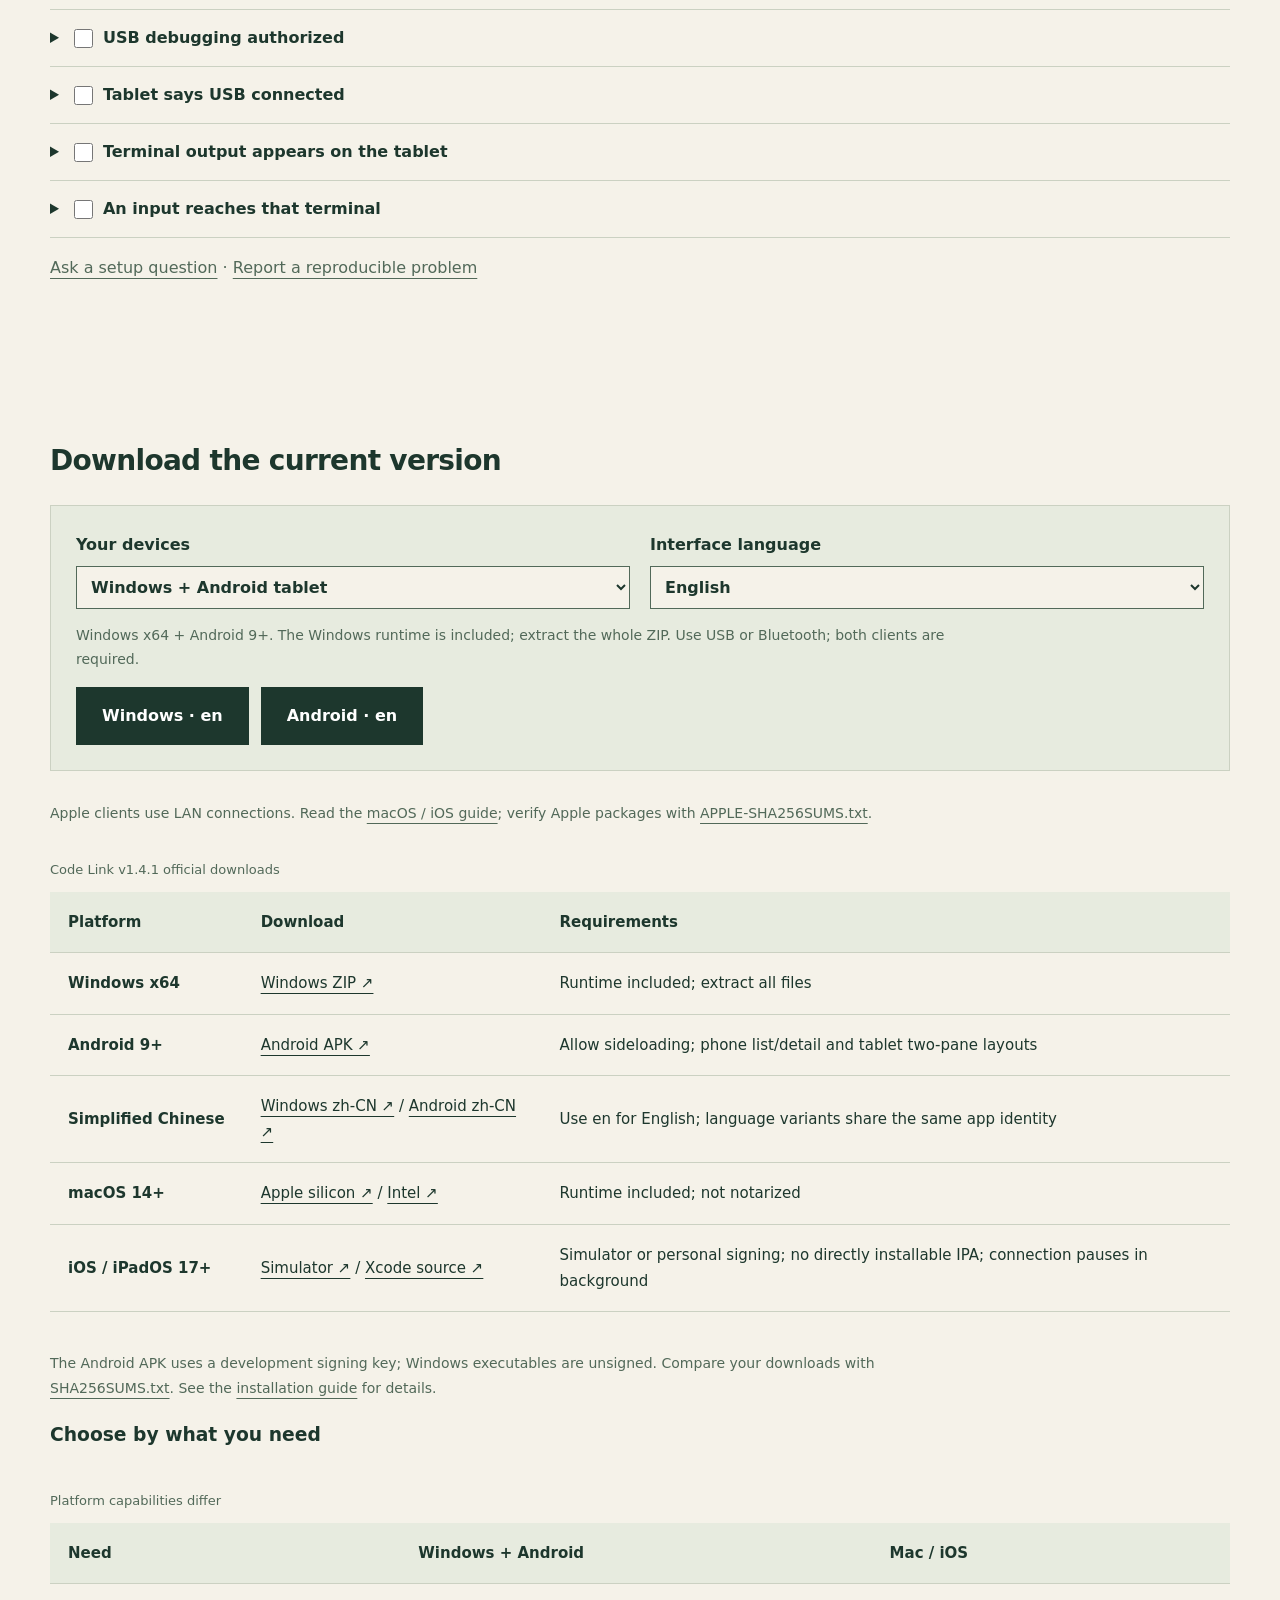
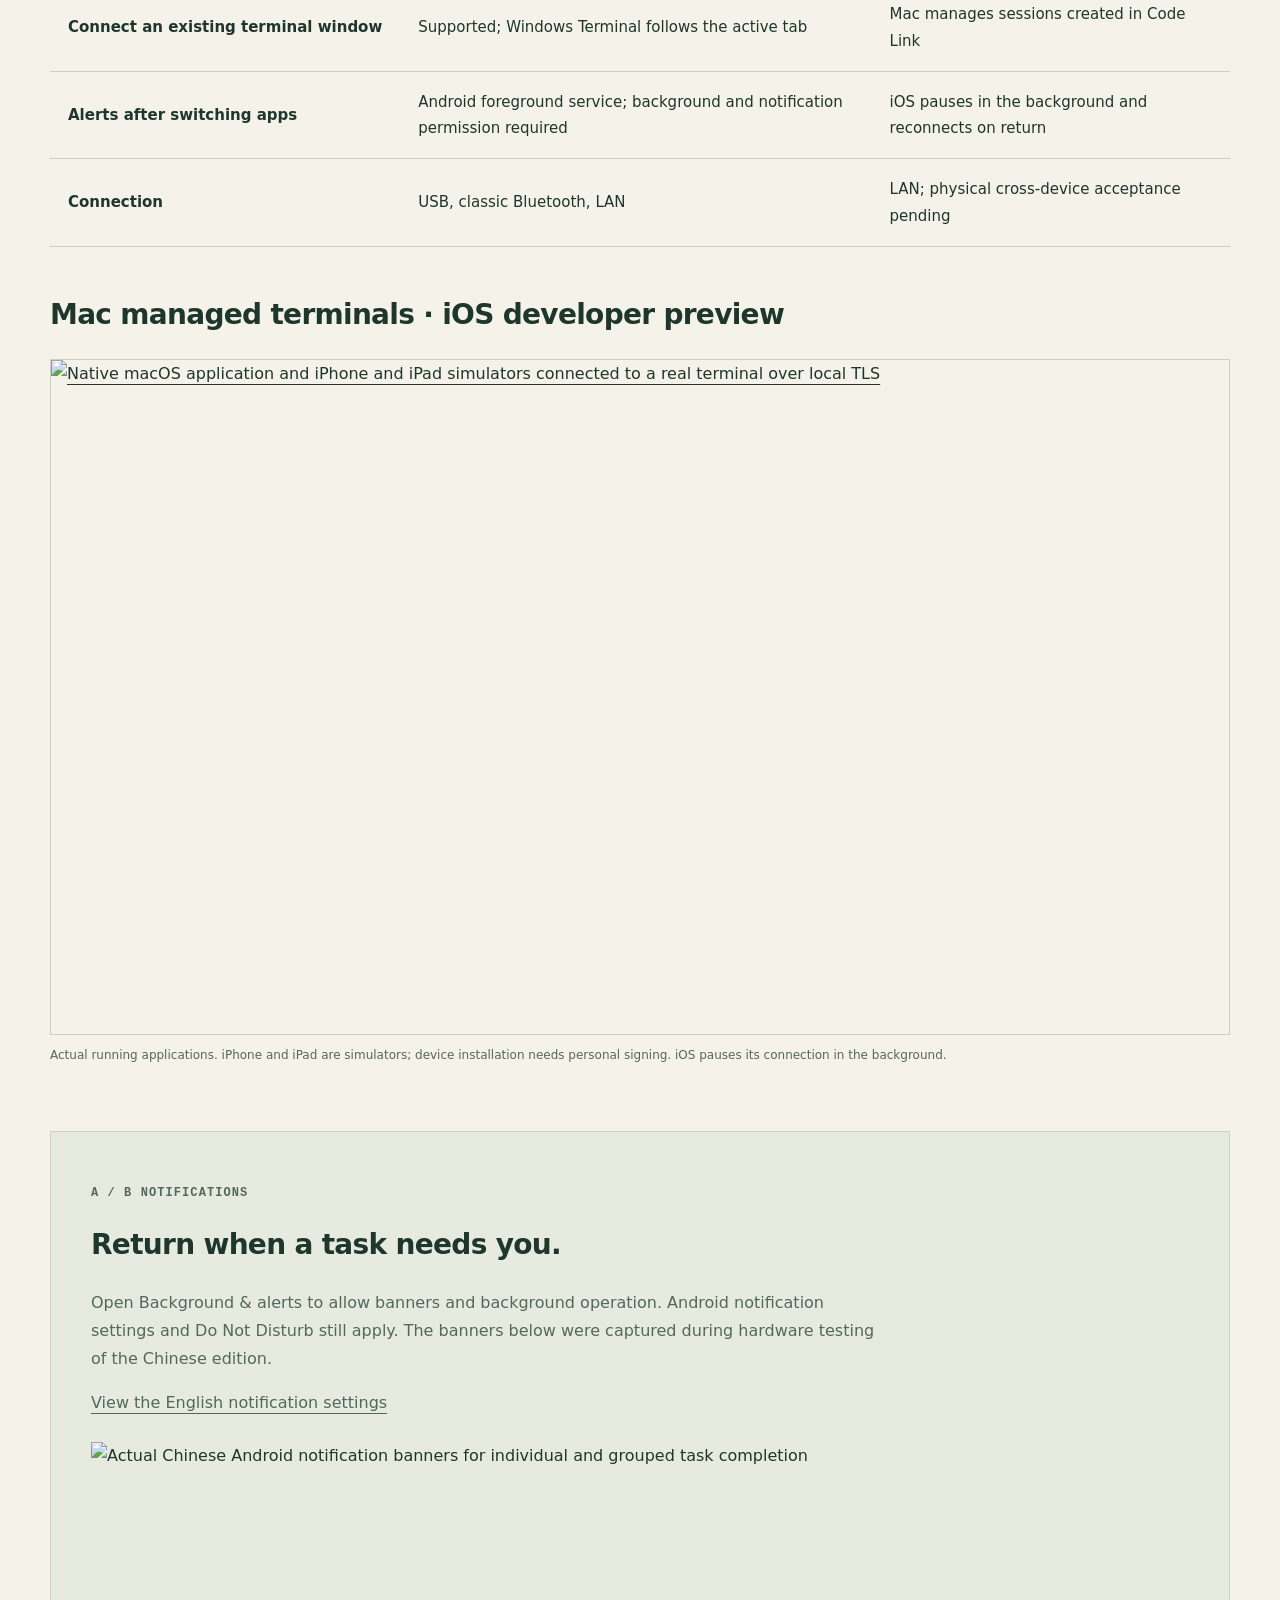
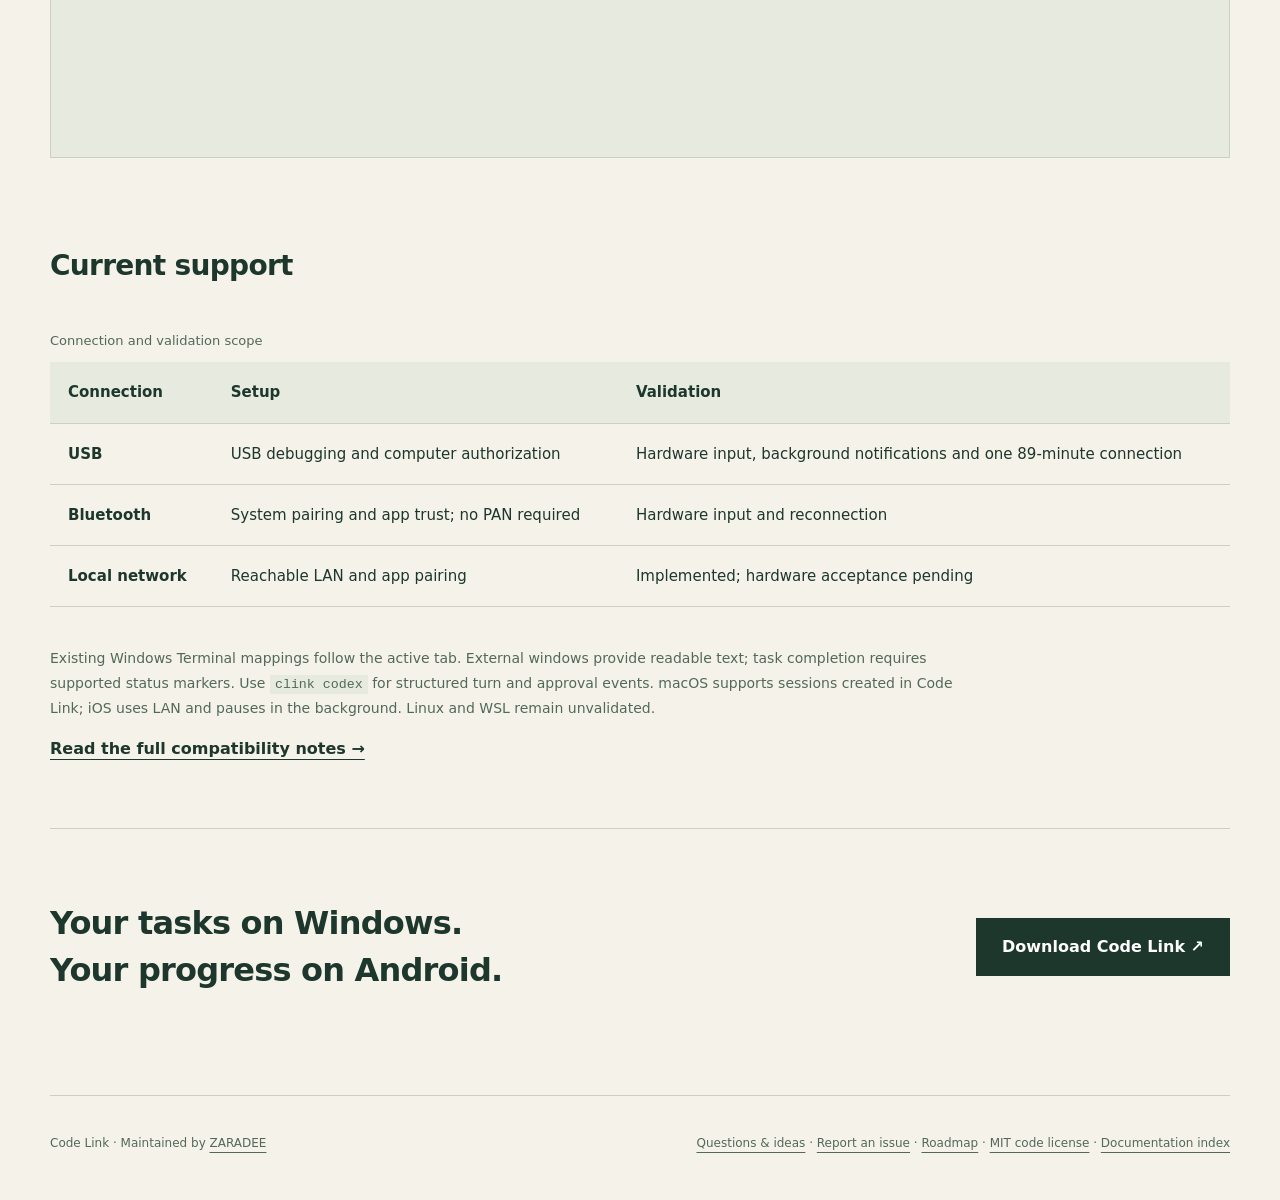
==== commit 36f38a99: "Prepare Code Link v1.4.1 Bluetooth onboarding release" ====
--- a/site/en.html
+++ b/site/en.html
@@ -39,7 +39,7 @@
     "description": "Turn an Android tablet into a local Windows terminal dashboard with terminal input, Codex approvals and task alerts. Mac managed sessions and iOS developer preview also available.",
     "applicationCategory": "DeveloperApplication",
     "operatingSystem": "Windows x64; macOS 14 or later; Android 9 or later; iOS 17 or later",
-    "softwareVersion": "1.4.0",
+    "softwareVersion": "1.4.1",
     "inLanguage": ["zh-CN", "en"],
     "downloadUrl": "https://github.com/ZARADEE/code_LINK/releases/latest",
     "releaseNotes": "https://github.com/ZARADEE/code_LINK/blob/main/CHANGELOG.md",
@@ -78,7 +78,7 @@
       <figure><a href="assets/android-en.png"><img src="assets/android-en.png" width="1600" height="880" alt="English tablet screenshot from November 14, 2026 showing USB connected and Windows receiving the value 12345 sent from Android" loading="lazy"></a><figcaption>Actual USB connection and input. Open the image at full size. Local paths, computer names and private window titles are blurred.</figcaption></figure>
     </section>
     <section class="wrap split" id="start">
-      <div><p class="eyebrow">START WITH USB</p><h2>Connect with a data cable.</h2><p>You need Windows x64 and Android 9 or later. The Windows v1.4.0 ZIP includes the runtime. Landscape tablets are the primary layout.</p><a class="text-link" href="windows-android-terminal.en.html">See three complete workflows →</a></div>
+      <div><p class="eyebrow">START WITH USB</p><h2>Connect with a data cable.</h2><p>You need Windows x64 and Android 9 or later. The Windows v1.4.1 ZIP includes the runtime. Landscape tablets are the primary layout.</p><a class="text-link" href="windows-android-terminal.en.html">See three complete workflows →</a></div>
       <ol class="steps">
         <li><strong>Install both clients</strong><p>Extract the complete Windows ZIP and run CodeLink.exe. Install the APK on Android and allow notifications.</p></li>
         <li><strong>Authorize USB debugging</strong><p>Enable Developer options and USB debugging on Android. Connect a data cable, unlock the tablet and authorize your computer.</p></li>
@@ -108,15 +108,15 @@
         <p id="download-note" aria-live="polite"></p>
         <div id="download-links" class="actions"></div>
       </div>
-      <p>Apple clients use LAN connections. Read the <a href="https://github.com/ZARADEE/code_LINK/blob/main/docs/APPLE.md">macOS / iOS guide</a>; verify Apple packages with <a href="https://github.com/ZARADEE/code_LINK/releases/download/v1.4.0/APPLE-SHA256SUMS.txt">APPLE-SHA256SUMS.txt</a>.</p>
-      <div class="table-scroll"><table><caption>Code Link v1.4.0 official downloads</caption><thead><tr><th scope="col">Platform</th><th scope="col">Download</th><th scope="col">Requirements</th></tr></thead><tbody>
-        <tr><th scope="row">Windows x64</th><td><a href="https://github.com/ZARADEE/code_LINK/releases/download/v1.4.0/CodeLink-Windows-v1.4.0-en.zip">Windows ZIP ↗</a></td><td>Runtime included; extract all files</td></tr>
-        <tr><th scope="row">Android 9+</th><td><a href="https://github.com/ZARADEE/code_LINK/releases/download/v1.4.0/CodeLink-Android-v1.4.0-en.apk">Android APK ↗</a></td><td>Allow sideloading; phone list/detail and tablet two-pane layouts</td></tr>
-        <tr><th scope="row">Simplified Chinese</th><td><a href="https://github.com/ZARADEE/code_LINK/releases/download/v1.4.0/CodeLink-Windows-v1.4.0-zh-CN.zip">Windows zh-CN ↗</a> / <a href="https://github.com/ZARADEE/code_LINK/releases/download/v1.4.0/CodeLink-Android-v1.4.0-zh-CN.apk">Android zh-CN ↗</a></td><td>Use en for English; language variants share the same app identity</td></tr>
-        <tr><th scope="row">macOS 14+</th><td><a href="https://github.com/ZARADEE/code_LINK/releases/download/v1.4.0/CodeLink-macOS-AppleSilicon-v1.4.0-en.zip">Apple silicon ↗</a> / <a href="https://github.com/ZARADEE/code_LINK/releases/download/v1.4.0/CodeLink-macOS-Intel-v1.4.0-en.zip">Intel ↗</a></td><td>Runtime included; not notarized</td></tr>
-        <tr><th scope="row">iOS / iPadOS 17+</th><td><a href="https://github.com/ZARADEE/code_LINK/releases/download/v1.4.0/CodeLink-iOS-Simulator-v1.4.0-en.zip">Simulator ↗</a> / <a href="https://github.com/ZARADEE/code_LINK/releases/download/v1.4.0/CodeLink-Apple-Source-v1.4.0-en.zip">Xcode source ↗</a></td><td>Simulator or personal signing; no directly installable IPA; connection pauses in background</td></tr>
+      <p>Apple clients use LAN connections. Read the <a href="https://github.com/ZARADEE/code_LINK/blob/main/docs/APPLE.md">macOS / iOS guide</a>; verify Apple packages with <a href="https://github.com/ZARADEE/code_LINK/releases/download/v1.4.1/APPLE-SHA256SUMS.txt">APPLE-SHA256SUMS.txt</a>.</p>
+      <div class="table-scroll"><table><caption>Code Link v1.4.1 official downloads</caption><thead><tr><th scope="col">Platform</th><th scope="col">Download</th><th scope="col">Requirements</th></tr></thead><tbody>
+        <tr><th scope="row">Windows x64</th><td><a href="https://github.com/ZARADEE/code_LINK/releases/download/v1.4.1/CodeLink-Windows-v1.4.1-en.zip">Windows ZIP ↗</a></td><td>Runtime included; extract all files</td></tr>
+        <tr><th scope="row">Android 9+</th><td><a href="https://github.com/ZARADEE/code_LINK/releases/download/v1.4.1/CodeLink-Android-v1.4.1-en.apk">Android APK ↗</a></td><td>Allow sideloading; phone list/detail and tablet two-pane layouts</td></tr>
+        <tr><th scope="row">Simplified Chinese</th><td><a href="https://github.com/ZARADEE/code_LINK/releases/download/v1.4.1/CodeLink-Windows-v1.4.1-zh-CN.zip">Windows zh-CN ↗</a> / <a href="https://github.com/ZARADEE/code_LINK/releases/download/v1.4.1/CodeLink-Android-v1.4.1-zh-CN.apk">Android zh-CN ↗</a></td><td>Use en for English; language variants share the same app identity</td></tr>
+        <tr><th scope="row">macOS 14+</th><td><a href="https://github.com/ZARADEE/code_LINK/releases/download/v1.4.1/CodeLink-macOS-AppleSilicon-v1.4.1-en.zip">Apple silicon ↗</a> / <a href="https://github.com/ZARADEE/code_LINK/releases/download/v1.4.1/CodeLink-macOS-Intel-v1.4.1-en.zip">Intel ↗</a></td><td>Runtime included; not notarized</td></tr>
+        <tr><th scope="row">iOS / iPadOS 17+</th><td><a href="https://github.com/ZARADEE/code_LINK/releases/download/v1.4.1/CodeLink-iOS-Simulator-v1.4.1-en.zip">Simulator ↗</a> / <a href="https://github.com/ZARADEE/code_LINK/releases/download/v1.4.1/CodeLink-Apple-Source-v1.4.1-en.zip">Xcode source ↗</a></td><td>Simulator or personal signing; no directly installable IPA; connection pauses in background</td></tr>
       </tbody></table></div>
-      <p>The Android APK uses a development signing key; Windows executables are unsigned. Compare your downloads with <a href="https://github.com/ZARADEE/code_LINK/releases/download/v1.4.0/SHA256SUMS.txt">SHA256SUMS.txt</a>. See the <a href="https://github.com/ZARADEE/code_LINK/blob/main/docs/INSTALL.en.md">installation guide</a> for details.</p>
+      <p>The Android APK uses a development signing key; Windows executables are unsigned. Compare your downloads with <a href="https://github.com/ZARADEE/code_LINK/releases/download/v1.4.1/SHA256SUMS.txt">SHA256SUMS.txt</a>. See the <a href="https://github.com/ZARADEE/code_LINK/blob/main/docs/INSTALL.en.md">installation guide</a> for details.</p>
       <h3>Choose by what you need</h3><div class="table-scroll"><table><caption>Platform capabilities differ</caption><thead><tr><th>Need</th><th>Windows + Android</th><th>Mac / iOS</th></tr></thead><tbody><tr><th>Connect an existing terminal window</th><td>Supported; Windows Terminal follows the active tab</td><td>Mac manages sessions created in Code Link</td></tr><tr><th>Alerts after switching apps</th><td>Android foreground service; background and notification permission required</td><td>iOS pauses in the background and reconnects on return</td></tr><tr><th>Connection</th><td>USB, classic Bluetooth, LAN</td><td>LAN; physical cross-device acceptance pending</td></tr></tbody></table></div>
       <h2 id="apple">Mac managed terminals · iOS developer preview</h2>
       <figure><a href="assets/apple-overview.png"><img src="assets/apple-overview.png" width="1800" height="1030" alt="Native macOS application and iPhone and iPad simulators connected to a real terminal over local TLS" loading="lazy"></a><figcaption>Actual running applications. iPhone and iPad are simulators; device installation needs personal signing. iOS pauses its connection in the background.</figcaption></figure>
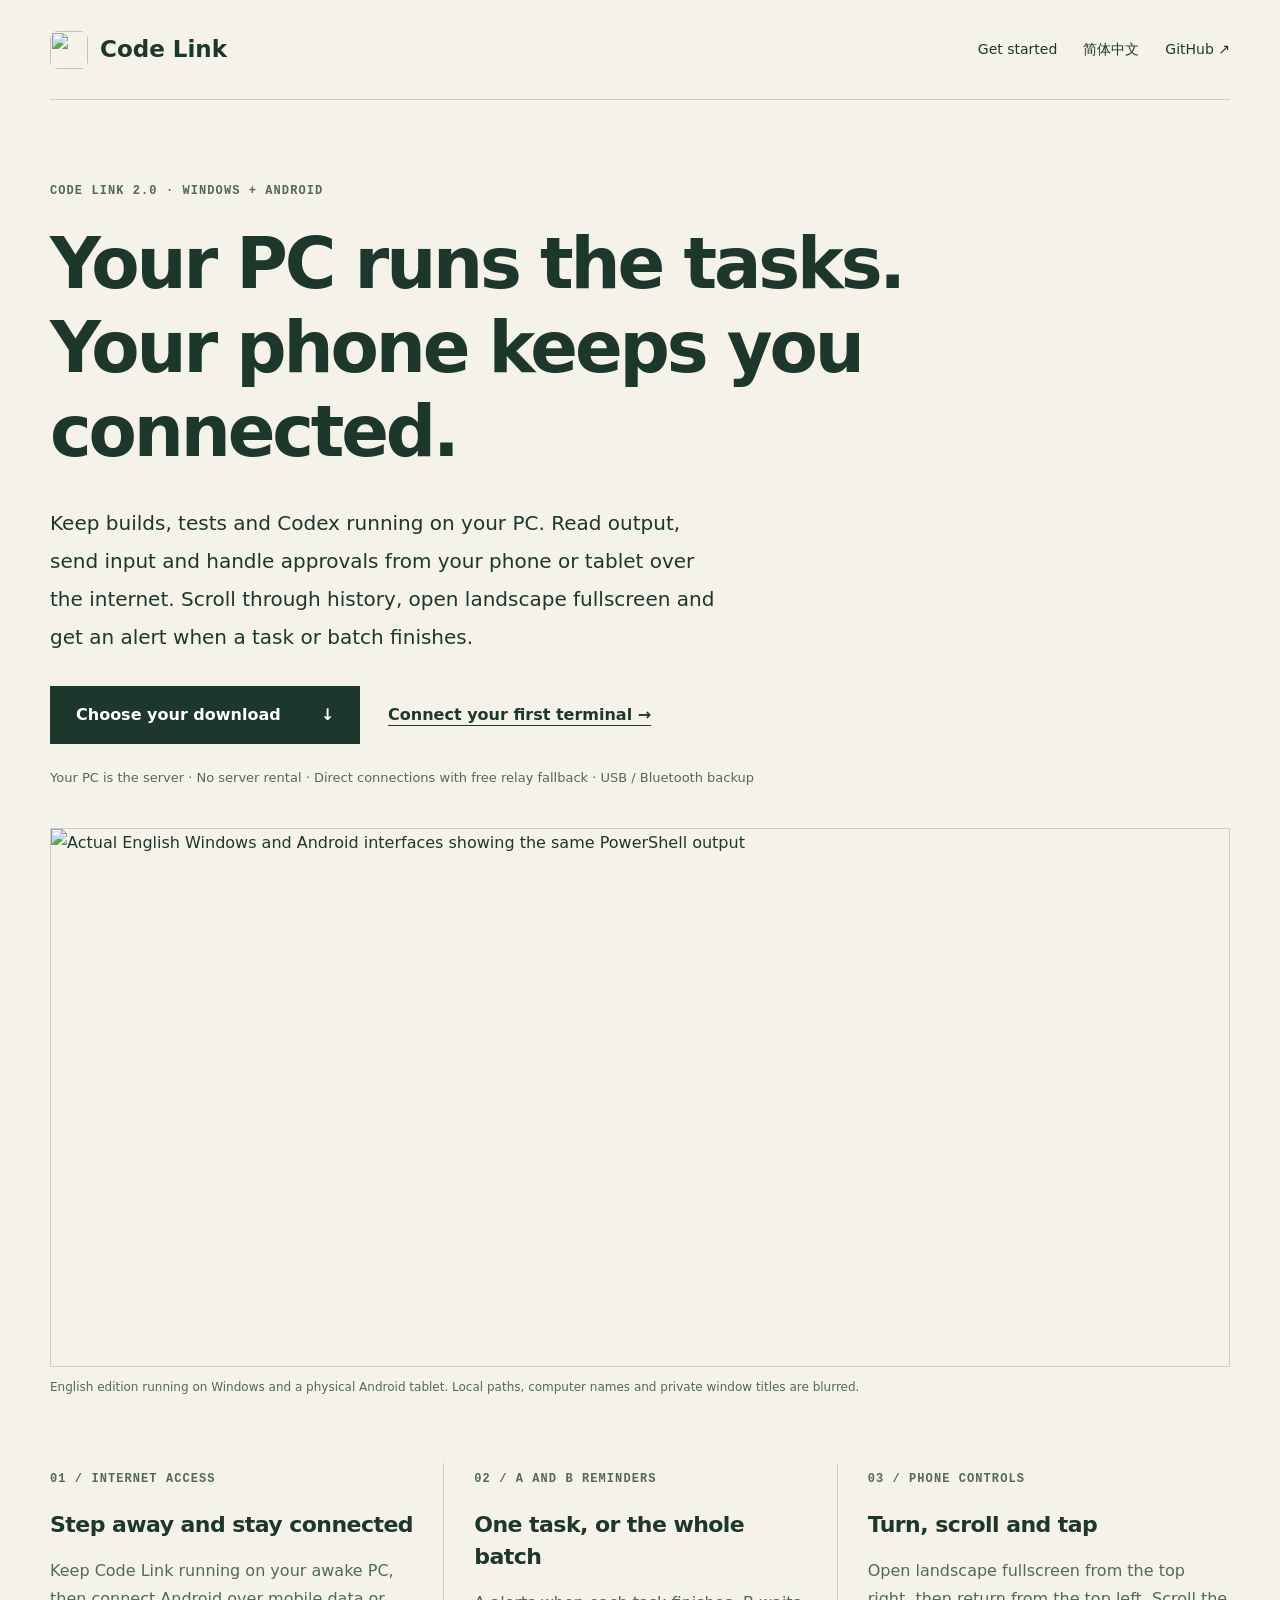
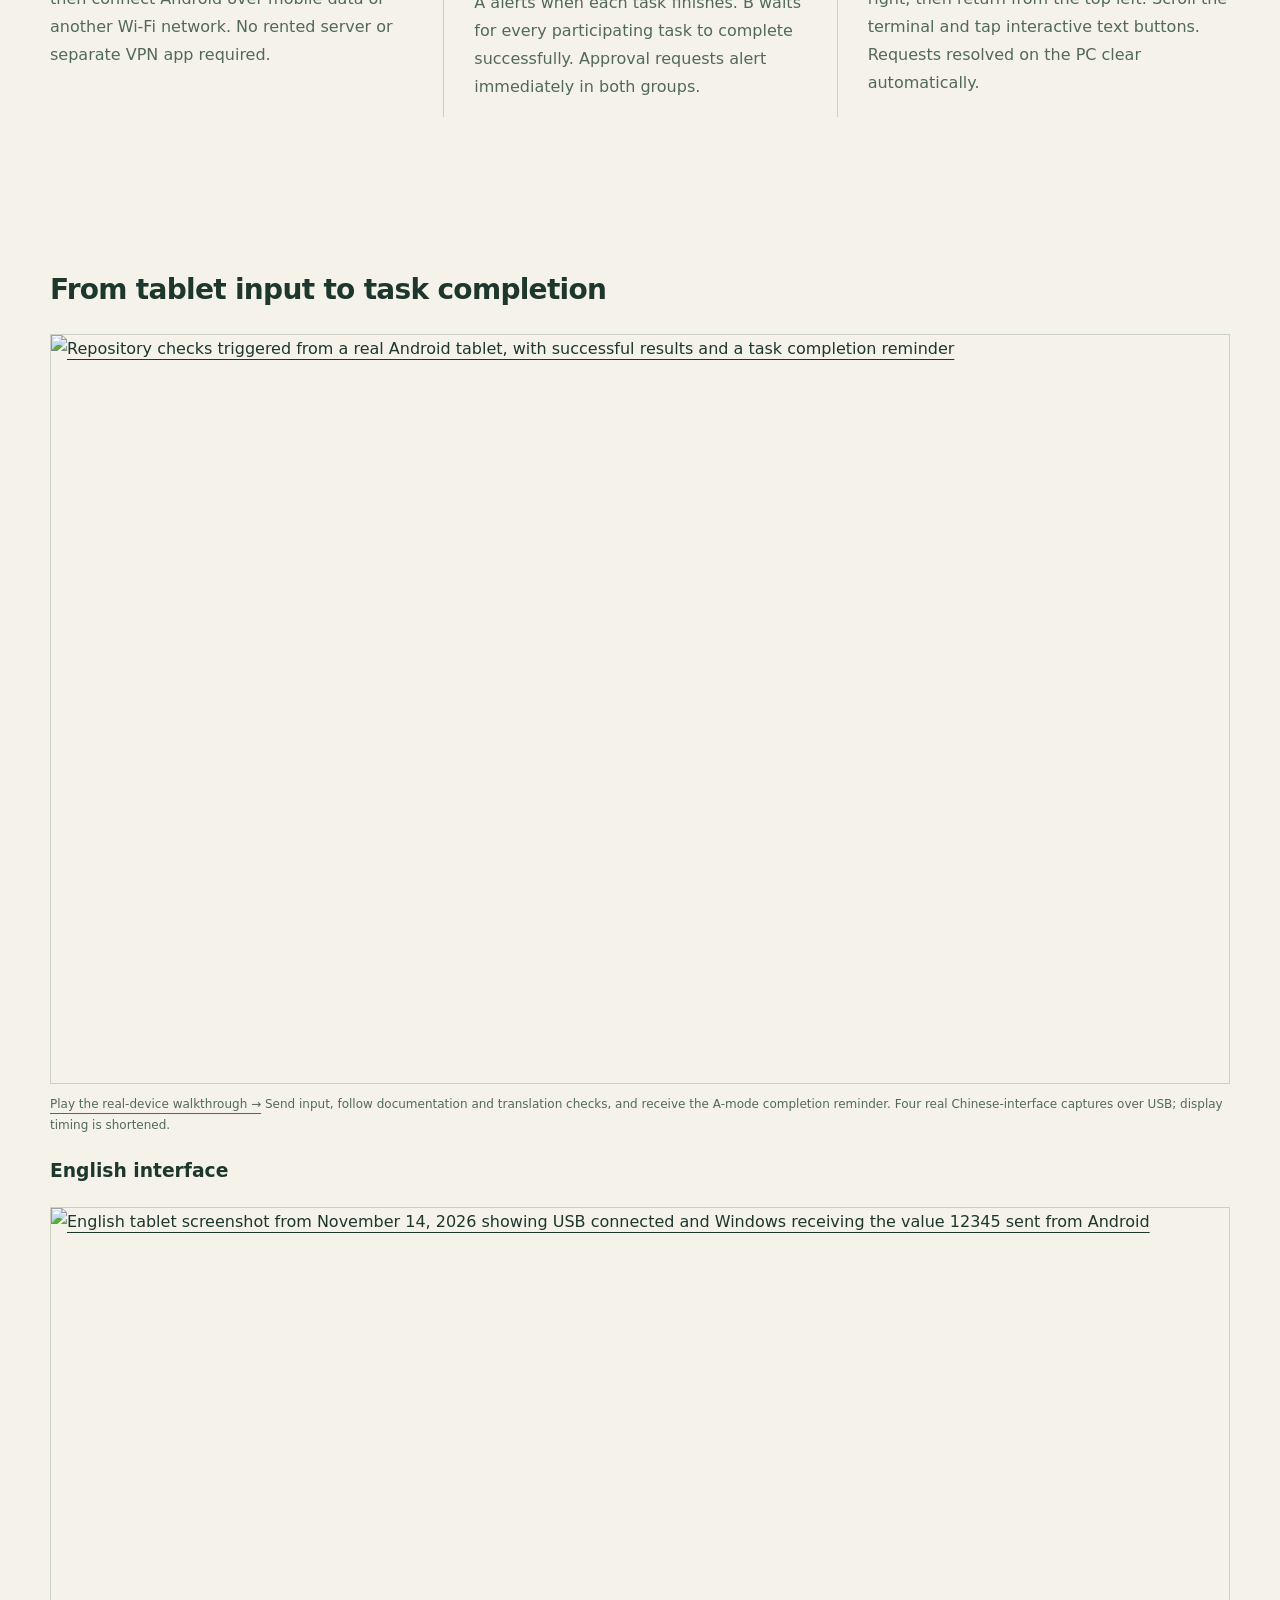
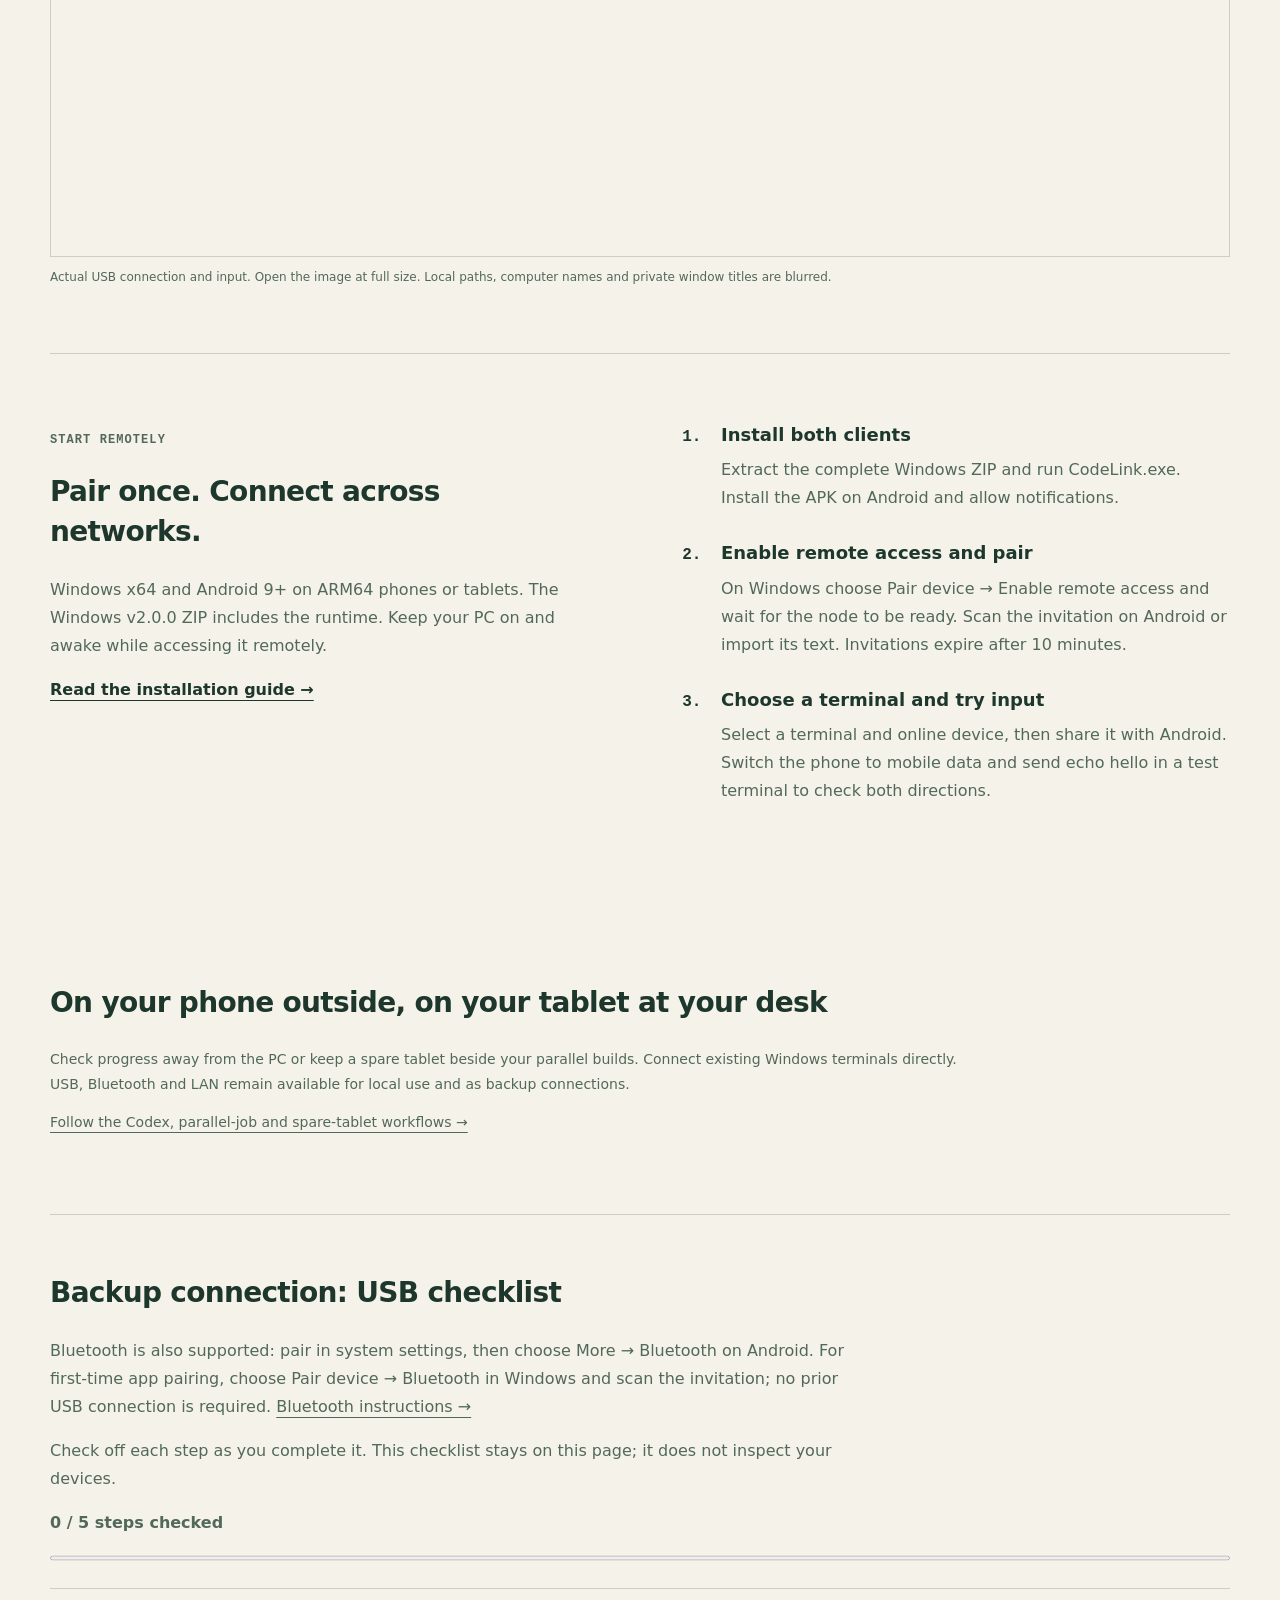
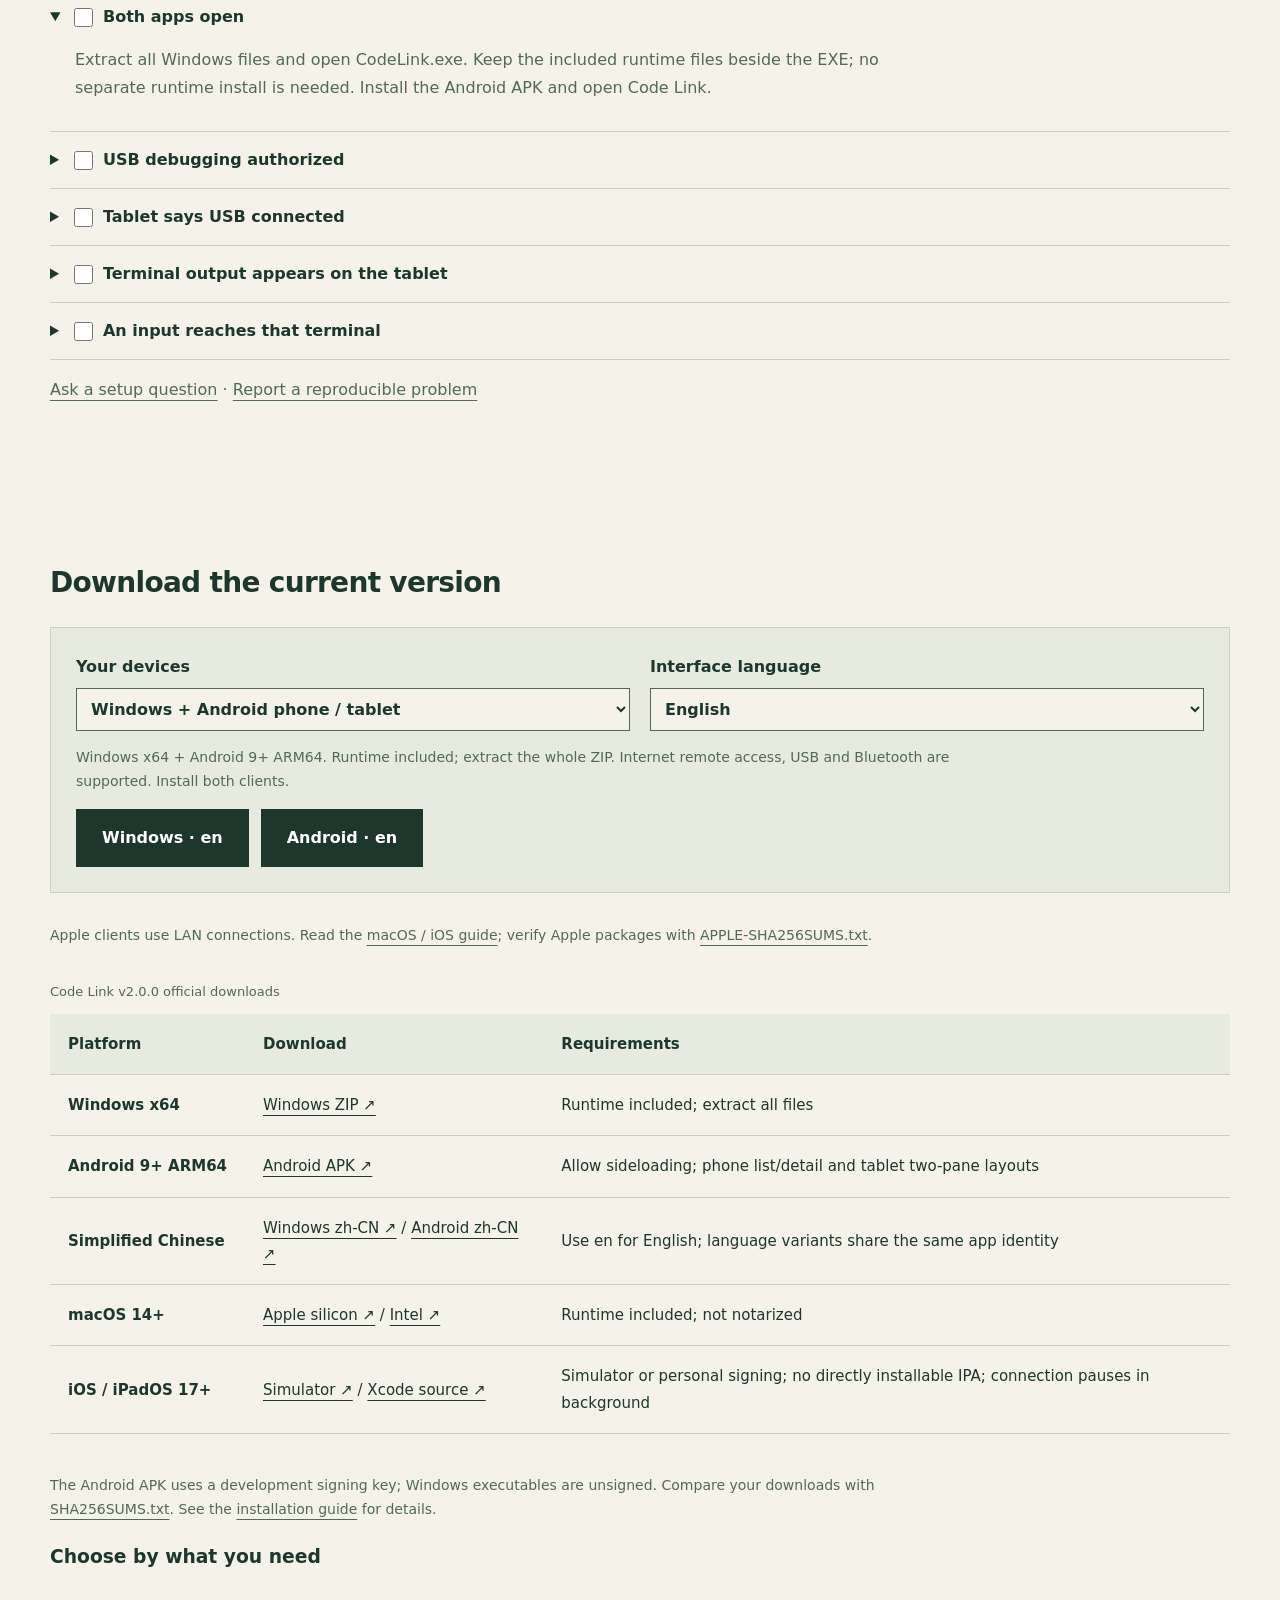
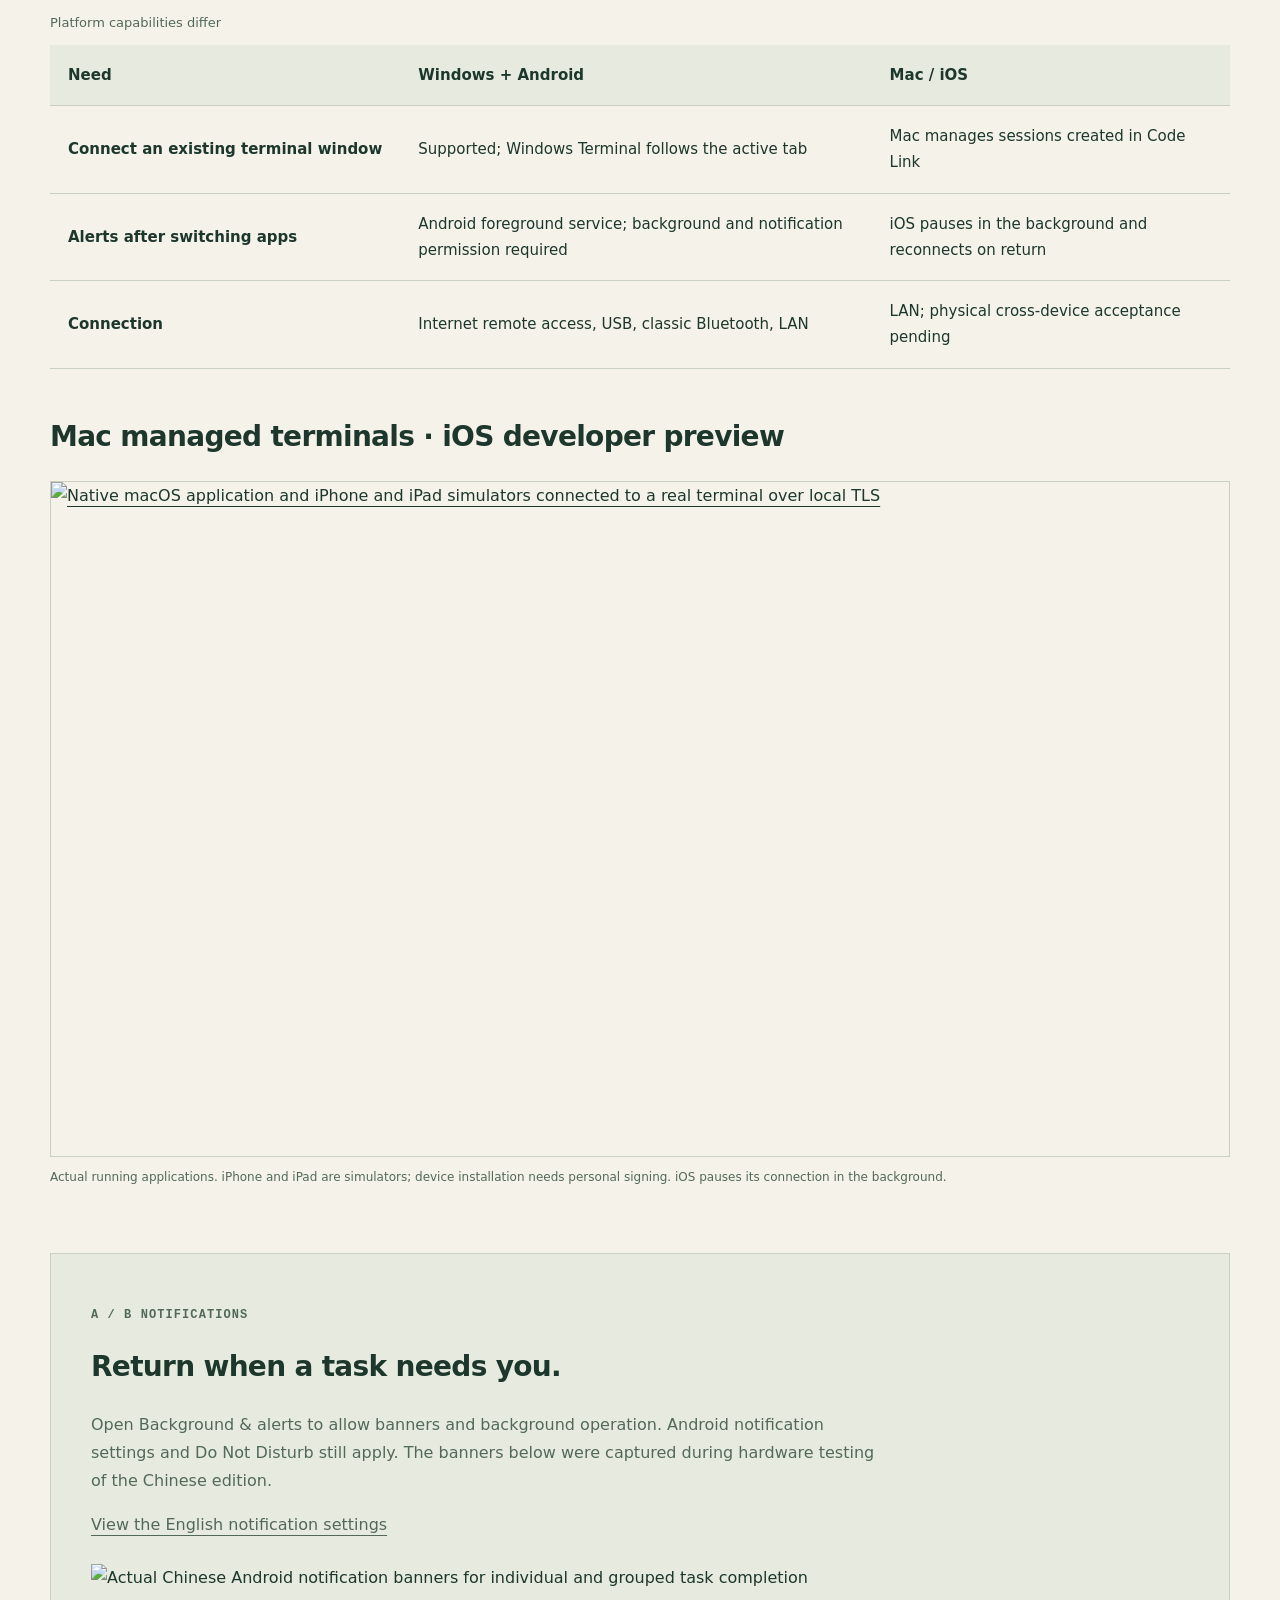
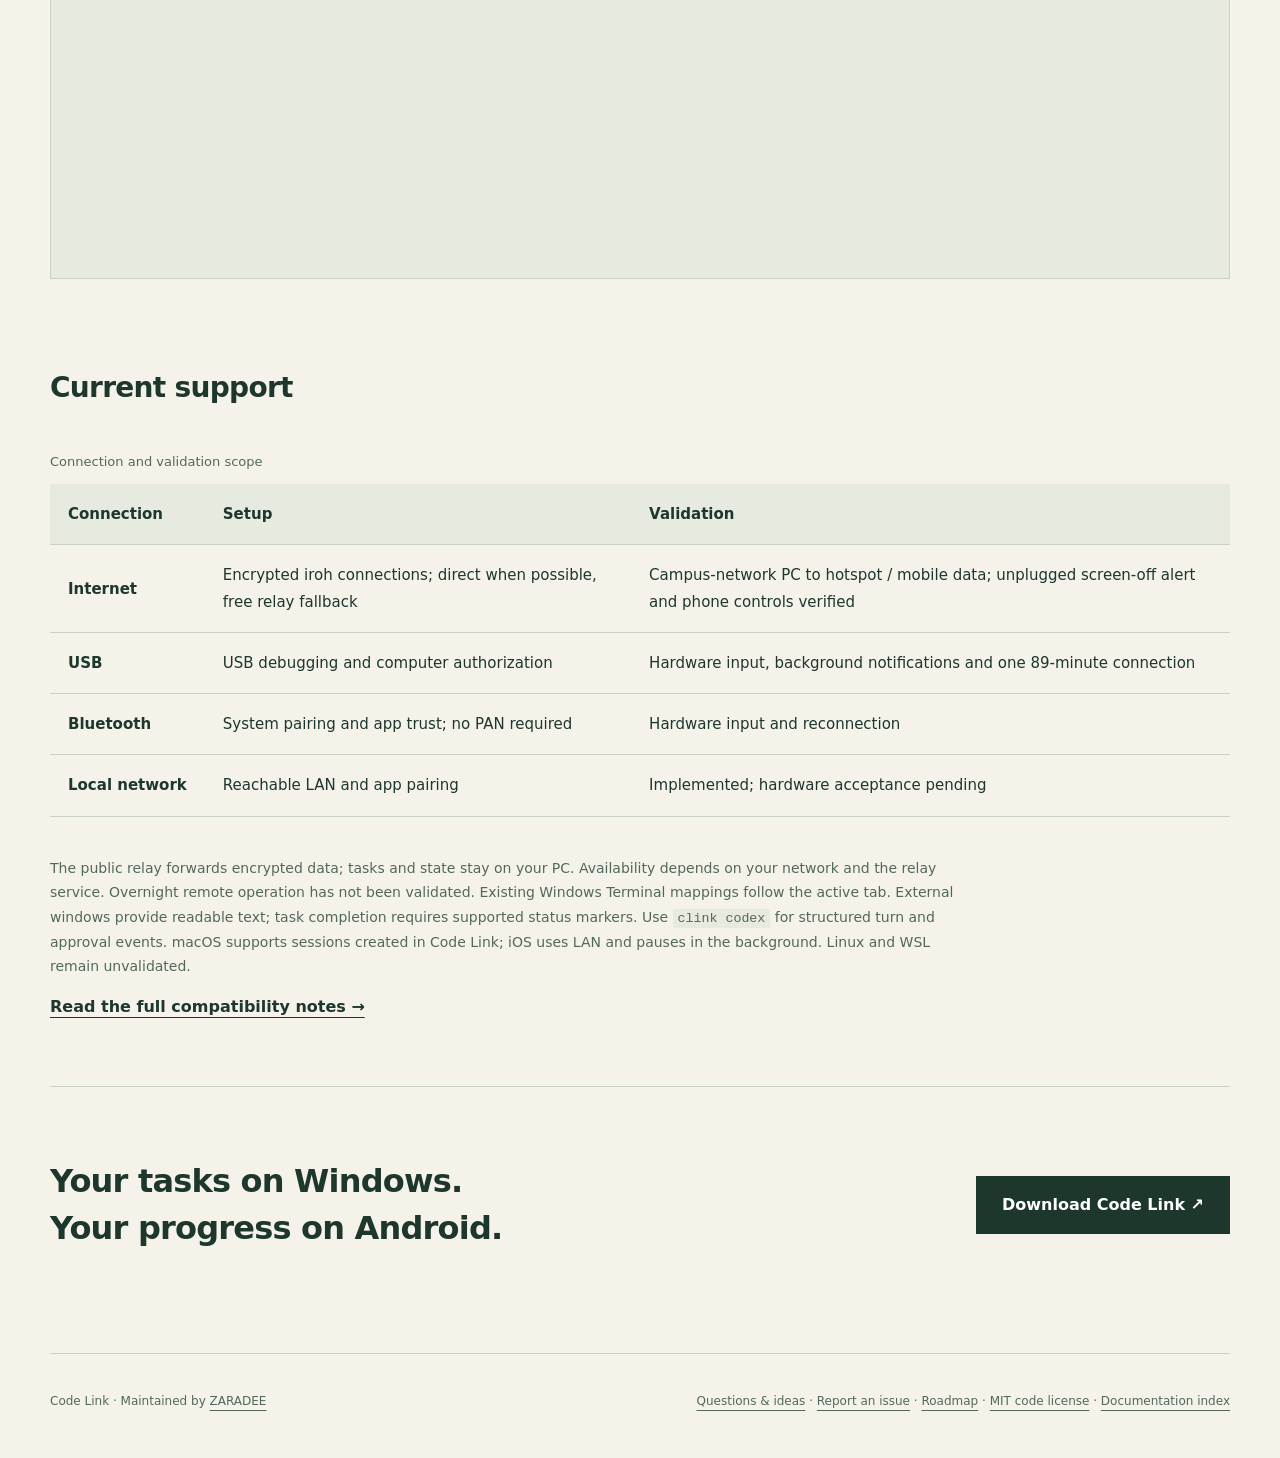
==== commit a33f377c: "Release Code Link 2.0 with remote-first guides and packages" ====
--- a/site/en.html
+++ b/site/en.html
@@ -3,8 +3,8 @@
 <head>
   <meta charset="utf-8">
   <meta name="viewport" content="width=device-width, initial-scale=1">
-  <title>Code Link | Android tablet dashboard for Windows terminal tasks</title>
-  <meta name="description" content="Turn your Android tablet into a local Windows terminal dashboard. Read output, send input, handle Codex approvals and get task alerts. Mac sessions and iOS preview also available.">
+  <title>Code Link 2.0 | Your Windows terminals, on your phone</title>
+  <meta name="description" content="Monitor and control Windows terminals from your Android phone or tablet over the internet. Your PC is the server. Scroll, tap, view in landscape and receive task alerts. No server rental.">
   <meta name="robots" content="index,follow,max-image-preview:large">
   <meta name="theme-color" content="#1d372d">
   <link rel="canonical" href="https://zaradee.github.io/code_LINK/en.html">
@@ -19,16 +19,16 @@
   <meta property="og:site_name" content="Code Link">
   <meta property="og:locale" content="en_US">
   <meta property="og:locale:alternate" content="zh_CN">
-  <meta property="og:title" content="Code Link | Android tablet dashboard for Windows terminal tasks">
-  <meta property="og:description" content="Turn your Android tablet into a local Windows terminal dashboard. Read output, send input, handle Codex approvals and get task alerts. Mac sessions and iOS preview also available.">
+  <meta property="og:title" content="Code Link 2.0 | Your Windows terminals, on your phone">
+  <meta property="og:description" content="Monitor and control Windows terminals from your Android phone or tablet over the internet. Your PC is the server. Scroll, tap, view in landscape and receive task alerts. No server rental.">
   <meta property="og:url" content="https://zaradee.github.io/code_LINK/en.html">
   <meta property="og:image" content="https://zaradee.github.io/code_LINK/assets/social-preview.png">
   <meta property="og:image:width" content="1280">
   <meta property="og:image:height" content="640">
   <meta property="og:image:alt" content="Code Link running on Windows and an Android tablet">
   <meta name="twitter:card" content="summary_large_image">
-  <meta name="twitter:title" content="Code Link | Android tablet dashboard for Windows terminal tasks">
-  <meta name="twitter:description" content="Turn your Android tablet into a local Windows terminal dashboard. Read output, send input, handle Codex approvals and get task alerts. Mac sessions and iOS preview also available.">
+  <meta name="twitter:title" content="Code Link 2.0 | Your Windows terminals, on your phone">
+  <meta name="twitter:description" content="Monitor and control Windows terminals from your Android phone or tablet over the internet. Your PC is the server. Scroll, tap, view in landscape and receive task alerts. No server rental.">
   <meta name="twitter:image" content="https://zaradee.github.io/code_LINK/assets/social-preview.png">
   <script type="application/ld+json">
   {
@@ -36,10 +36,10 @@
     "@type": "SoftwareApplication",
     "name": "Code Link",
     "url": "https://zaradee.github.io/code_LINK/en.html",
-    "description": "Turn an Android tablet into a local Windows terminal dashboard with terminal input, Codex approvals and task alerts. Mac managed sessions and iOS developer preview also available.",
+    "description": "Monitor and control Windows terminals from Android over the internet. Your PC is the server. Remote access, landscape viewing, Codex approvals and task alerts; USB and Bluetooth remain available.",
     "applicationCategory": "DeveloperApplication",
     "operatingSystem": "Windows x64; macOS 14 or later; Android 9 or later; iOS 17 or later",
-    "softwareVersion": "1.4.1",
+    "softwareVersion": "2.0.0",
     "inLanguage": ["zh-CN", "en"],
     "downloadUrl": "https://github.com/ZARADEE/code_LINK/releases/latest",
     "releaseNotes": "https://github.com/ZARADEE/code_LINK/blob/main/CHANGELOG.md",
@@ -59,17 +59,17 @@
   </header>
   <main id="main">
     <section class="wrap hero">
-      <p class="eyebrow">WINDOWS TERMINALS + YOUR ANDROID TABLET</p>
-      <h1>Your spare tablet.<br>Your terminal dashboard.</h1>
-      <p class="intro">Keep builds, tests and Codex running on your PC. Read output, send input and handle approvals from the tablet beside you. Get an alert when one task or a whole batch finishes.</p>
+      <p class="eyebrow">CODE LINK 2.0 · WINDOWS + ANDROID</p>
+      <h1>Your PC runs the tasks.<br>Your phone keeps you connected.</h1>
+      <p class="intro">Keep builds, tests and Codex running on your PC. Read output, send input and handle approvals from your phone or tablet over the internet. Scroll through history, open landscape fullscreen and get an alert when a task or batch finishes.</p>
       <div class="actions"><a class="button" href="#downloads">Choose your download <span aria-hidden="true">↓</span></a><a class="text-link" href="#start">Connect your first terminal →</a></div>
-      <p class="meta">Local USB / Bluetooth · No account or relay server · Mac managed sessions available · iOS developer preview</p>
+      <p class="meta">Your PC is the server · No server rental · Direct connections with free relay fallback · USB / Bluetooth backup</p>
       <figure><img src="assets/overview-en.png" width="1800" height="820" alt="Actual English Windows and Android interfaces showing the same PowerShell output"><figcaption>English edition running on Windows and a physical Android tablet. Local paths, computer names and private window titles are blurred.</figcaption></figure>
     </section>
     <section class="wrap features" aria-label="Features">
-      <article><span class="number">01 / OUTPUT AND INPUT</span><h2>Your terminal can stay minimized</h2><p>Choose an existing Windows terminal on the tablet. Send text, Enter, arrow keys or Ctrl+C back to that terminal.</p></article>
+      <article><span class="number">01 / INTERNET ACCESS</span><h2>Step away and stay connected</h2><p>Keep Code Link running on your awake PC, then connect Android over mobile data or another Wi-Fi network. No rented server or separate VPN app required.</p></article>
       <article><span class="number">02 / A AND B REMINDERS</span><h2>One task, or the whole batch</h2><p>A alerts when each task finishes. B waits for every participating task to complete successfully. Approval requests alert immediately in both groups.</p></article>
-      <article><span class="number">03 / BACKGROUND NOTIFICATIONS</span><h2>Switch apps and stay informed</h2><p>An Android foreground service receives updates while you use other apps. Completion notifications open the relevant task.</p></article>
+      <article><span class="number">03 / PHONE CONTROLS</span><h2>Turn, scroll and tap</h2><p>Open landscape fullscreen from the top right, then return from the top left. Scroll the terminal and tap interactive text buttons. Requests resolved on the PC clear automatically.</p></article>
     </section>
     <section class="wrap details" aria-labelledby="screenshots">
       <h2 id="screenshots">From tablet input to task completion</h2>
@@ -78,16 +78,16 @@
       <figure><a href="assets/android-en.png"><img src="assets/android-en.png" width="1600" height="880" alt="English tablet screenshot from November 14, 2026 showing USB connected and Windows receiving the value 12345 sent from Android" loading="lazy"></a><figcaption>Actual USB connection and input. Open the image at full size. Local paths, computer names and private window titles are blurred.</figcaption></figure>
     </section>
     <section class="wrap split" id="start">
-      <div><p class="eyebrow">START WITH USB</p><h2>Connect with a data cable.</h2><p>You need Windows x64 and Android 9 or later. The Windows v1.4.1 ZIP includes the runtime. Landscape tablets are the primary layout.</p><a class="text-link" href="windows-android-terminal.en.html">See three complete workflows →</a></div>
+      <div><p class="eyebrow">START REMOTELY</p><h2>Pair once. Connect across networks.</h2><p>Windows x64 and Android 9+ on ARM64 phones or tablets. The Windows v2.0.0 ZIP includes the runtime. Keep your PC on and awake while accessing it remotely.</p><a class="text-link" href="https://github.com/ZARADEE/code_LINK/blob/main/docs/INSTALL.en.md">Read the installation guide →</a></div>
       <ol class="steps">
         <li><strong>Install both clients</strong><p>Extract the complete Windows ZIP and run CodeLink.exe. Install the APK on Android and allow notifications.</p></li>
-        <li><strong>Authorize USB debugging</strong><p>Enable Developer options and USB debugging on Android. Connect a data cable, unlock the tablet and authorize your computer.</p></li>
-        <li><strong>Connect and select a terminal</strong><p>On Windows choose Pair device → Connect over USB. Wait for USB connected on Android, then open a terminal from the tablet's list.</p></li>
+        <li><strong>Enable remote access and pair</strong><p>On Windows choose Pair device → Enable remote access and wait for the node to be ready. Scan the invitation on Android or import its text. Invitations expire after 10 minutes.</p></li>
+        <li><strong>Choose a terminal and try input</strong><p>Select a terminal and online device, then share it with Android. Switch the phone to mobile data and send echo hello in a test terminal to check both directions.</p></li>
       </ol>
     </section>
-    <section class="wrap details"><h2>Built for your desk, your terminals and a tablet you already own</h2><p>Use it when Codex needs your decision while the editor is in front, when independent builds and tests run in parallel, or when a spare tablet can stay beside your PC. Existing Windows terminal windows can be connected directly; USB keeps setup local.</p><p><a href="windows-android-terminal.en.html">Follow the Codex, parallel-job and spare-tablet workflows →</a></p></section>
+    <section class="wrap details"><h2>On your phone outside, on your tablet at your desk</h2><p>Check progress away from the PC or keep a spare tablet beside your parallel builds. Connect existing Windows terminals directly. USB, Bluetooth and LAN remain available for local use and as backup connections.</p><p><a href="windows-android-terminal.en.html">Follow the Codex, parallel-job and spare-tablet workflows →</a></p></section>
     <section class="wrap setup" aria-labelledby="setup-title">
-      <h2 id="setup-title">USB connection checklist</h2>
+      <h2 id="setup-title">Backup connection: USB checklist</h2>
       <p>Bluetooth is also supported: pair in system settings, then choose More → Bluetooth on Android. For first-time app pairing, choose Pair device → Bluetooth in Windows and scan the invitation; no prior USB connection is required. <a href="https://github.com/ZARADEE/code_LINK/blob/main/docs/INSTALL.en.md#bluetooth">Bluetooth instructions →</a></p>
       <p>Check off each step as you complete it. This checklist stays on this page; it does not inspect your devices.</p>
       <p class="setup-count" aria-live="polite">0 / 5 steps checked</p>
@@ -104,20 +104,20 @@
     <section class="wrap details" aria-labelledby="downloads">
       <h2 id="downloads">Download the current version</h2>
       <div class="download-picker" data-download-picker>
-        <div class="download-controls"><label>Your devices<select id="download-platform"><option value="windows-android">Windows + Android tablet</option><option value="mac-android">Mac + Android</option><option value="ios">iPhone / iPad developer preview</option></select></label><label>Interface language<select id="download-language"><option value="en">English</option><option value="zh-CN">简体中文</option></select></label></div>
+        <div class="download-controls"><label>Your devices<select id="download-platform"><option value="windows-android">Windows + Android phone / tablet</option><option value="mac-android">Mac + Android</option><option value="ios">iPhone / iPad developer preview</option></select></label><label>Interface language<select id="download-language"><option value="en">English</option><option value="zh-CN">简体中文</option></select></label></div>
         <p id="download-note" aria-live="polite"></p>
         <div id="download-links" class="actions"></div>
       </div>
-      <p>Apple clients use LAN connections. Read the <a href="https://github.com/ZARADEE/code_LINK/blob/main/docs/APPLE.md">macOS / iOS guide</a>; verify Apple packages with <a href="https://github.com/ZARADEE/code_LINK/releases/download/v1.4.1/APPLE-SHA256SUMS.txt">APPLE-SHA256SUMS.txt</a>.</p>
-      <div class="table-scroll"><table><caption>Code Link v1.4.1 official downloads</caption><thead><tr><th scope="col">Platform</th><th scope="col">Download</th><th scope="col">Requirements</th></tr></thead><tbody>
-        <tr><th scope="row">Windows x64</th><td><a href="https://github.com/ZARADEE/code_LINK/releases/download/v1.4.1/CodeLink-Windows-v1.4.1-en.zip">Windows ZIP ↗</a></td><td>Runtime included; extract all files</td></tr>
-        <tr><th scope="row">Android 9+</th><td><a href="https://github.com/ZARADEE/code_LINK/releases/download/v1.4.1/CodeLink-Android-v1.4.1-en.apk">Android APK ↗</a></td><td>Allow sideloading; phone list/detail and tablet two-pane layouts</td></tr>
-        <tr><th scope="row">Simplified Chinese</th><td><a href="https://github.com/ZARADEE/code_LINK/releases/download/v1.4.1/CodeLink-Windows-v1.4.1-zh-CN.zip">Windows zh-CN ↗</a> / <a href="https://github.com/ZARADEE/code_LINK/releases/download/v1.4.1/CodeLink-Android-v1.4.1-zh-CN.apk">Android zh-CN ↗</a></td><td>Use en for English; language variants share the same app identity</td></tr>
-        <tr><th scope="row">macOS 14+</th><td><a href="https://github.com/ZARADEE/code_LINK/releases/download/v1.4.1/CodeLink-macOS-AppleSilicon-v1.4.1-en.zip">Apple silicon ↗</a> / <a href="https://github.com/ZARADEE/code_LINK/releases/download/v1.4.1/CodeLink-macOS-Intel-v1.4.1-en.zip">Intel ↗</a></td><td>Runtime included; not notarized</td></tr>
-        <tr><th scope="row">iOS / iPadOS 17+</th><td><a href="https://github.com/ZARADEE/code_LINK/releases/download/v1.4.1/CodeLink-iOS-Simulator-v1.4.1-en.zip">Simulator ↗</a> / <a href="https://github.com/ZARADEE/code_LINK/releases/download/v1.4.1/CodeLink-Apple-Source-v1.4.1-en.zip">Xcode source ↗</a></td><td>Simulator or personal signing; no directly installable IPA; connection pauses in background</td></tr>
+      <p>Apple clients use LAN connections. Read the <a href="https://github.com/ZARADEE/code_LINK/blob/main/docs/APPLE.md">macOS / iOS guide</a>; verify Apple packages with <a href="https://github.com/ZARADEE/code_LINK/releases/download/v2.0.0/APPLE-SHA256SUMS.txt">APPLE-SHA256SUMS.txt</a>.</p>
+      <div class="table-scroll"><table><caption>Code Link v2.0.0 official downloads</caption><thead><tr><th scope="col">Platform</th><th scope="col">Download</th><th scope="col">Requirements</th></tr></thead><tbody>
+        <tr><th scope="row">Windows x64</th><td><a href="https://github.com/ZARADEE/code_LINK/releases/download/v2.0.0/CodeLink-Windows-v2.0.0-en.zip">Windows ZIP ↗</a></td><td>Runtime included; extract all files</td></tr>
+        <tr><th scope="row">Android 9+ ARM64</th><td><a href="https://github.com/ZARADEE/code_LINK/releases/download/v2.0.0/CodeLink-Android-v2.0.0-en.apk">Android APK ↗</a></td><td>Allow sideloading; phone list/detail and tablet two-pane layouts</td></tr>
+        <tr><th scope="row">Simplified Chinese</th><td><a href="https://github.com/ZARADEE/code_LINK/releases/download/v2.0.0/CodeLink-Windows-v2.0.0-zh-CN.zip">Windows zh-CN ↗</a> / <a href="https://github.com/ZARADEE/code_LINK/releases/download/v2.0.0/CodeLink-Android-v2.0.0-zh-CN.apk">Android zh-CN ↗</a></td><td>Use en for English; language variants share the same app identity</td></tr>
+        <tr><th scope="row">macOS 14+</th><td><a href="https://github.com/ZARADEE/code_LINK/releases/download/v2.0.0/CodeLink-macOS-AppleSilicon-v2.0.0-en.zip">Apple silicon ↗</a> / <a href="https://github.com/ZARADEE/code_LINK/releases/download/v2.0.0/CodeLink-macOS-Intel-v2.0.0-en.zip">Intel ↗</a></td><td>Runtime included; not notarized</td></tr>
+        <tr><th scope="row">iOS / iPadOS 17+</th><td><a href="https://github.com/ZARADEE/code_LINK/releases/download/v2.0.0/CodeLink-iOS-Simulator-v2.0.0-en.zip">Simulator ↗</a> / <a href="https://github.com/ZARADEE/code_LINK/releases/download/v2.0.0/CodeLink-Apple-Source-v2.0.0-en.zip">Xcode source ↗</a></td><td>Simulator or personal signing; no directly installable IPA; connection pauses in background</td></tr>
       </tbody></table></div>
-      <p>The Android APK uses a development signing key; Windows executables are unsigned. Compare your downloads with <a href="https://github.com/ZARADEE/code_LINK/releases/download/v1.4.1/SHA256SUMS.txt">SHA256SUMS.txt</a>. See the <a href="https://github.com/ZARADEE/code_LINK/blob/main/docs/INSTALL.en.md">installation guide</a> for details.</p>
-      <h3>Choose by what you need</h3><div class="table-scroll"><table><caption>Platform capabilities differ</caption><thead><tr><th>Need</th><th>Windows + Android</th><th>Mac / iOS</th></tr></thead><tbody><tr><th>Connect an existing terminal window</th><td>Supported; Windows Terminal follows the active tab</td><td>Mac manages sessions created in Code Link</td></tr><tr><th>Alerts after switching apps</th><td>Android foreground service; background and notification permission required</td><td>iOS pauses in the background and reconnects on return</td></tr><tr><th>Connection</th><td>USB, classic Bluetooth, LAN</td><td>LAN; physical cross-device acceptance pending</td></tr></tbody></table></div>
+      <p>The Android APK uses a development signing key; Windows executables are unsigned. Compare your downloads with <a href="https://github.com/ZARADEE/code_LINK/releases/download/v2.0.0/SHA256SUMS.txt">SHA256SUMS.txt</a>. See the <a href="https://github.com/ZARADEE/code_LINK/blob/main/docs/INSTALL.en.md">installation guide</a> for details.</p>
+      <h3>Choose by what you need</h3><div class="table-scroll"><table><caption>Platform capabilities differ</caption><thead><tr><th>Need</th><th>Windows + Android</th><th>Mac / iOS</th></tr></thead><tbody><tr><th>Connect an existing terminal window</th><td>Supported; Windows Terminal follows the active tab</td><td>Mac manages sessions created in Code Link</td></tr><tr><th>Alerts after switching apps</th><td>Android foreground service; background and notification permission required</td><td>iOS pauses in the background and reconnects on return</td></tr><tr><th>Connection</th><td>Internet remote access, USB, classic Bluetooth, LAN</td><td>LAN; physical cross-device acceptance pending</td></tr></tbody></table></div>
       <h2 id="apple">Mac managed terminals · iOS developer preview</h2>
       <figure><a href="assets/apple-overview.png"><img src="assets/apple-overview.png" width="1800" height="1030" alt="Native macOS application and iPhone and iPad simulators connected to a real terminal over local TLS" loading="lazy"></a><figcaption>Actual running applications. iPhone and iPad are simulators; device installation needs personal signing. iOS pauses its connection in the background.</figcaption></figure>
     </section>
@@ -128,11 +128,12 @@
     <section class="wrap details" aria-labelledby="scope">
       <h2 id="scope">Current support</h2>
       <div class="table-scroll"><table><caption>Connection and validation scope</caption><thead><tr><th scope="col">Connection</th><th scope="col">Setup</th><th scope="col">Validation</th></tr></thead><tbody>
+        <tr><th scope="row">Internet</th><td>Encrypted iroh connections; direct when possible, free relay fallback</td><td>Campus-network PC to hotspot / mobile data; unplugged screen-off alert and phone controls verified</td></tr>
         <tr><th scope="row">USB</th><td>USB debugging and computer authorization</td><td>Hardware input, background notifications and one 89-minute connection</td></tr>
         <tr><th scope="row">Bluetooth</th><td>System pairing and app trust; no PAN required</td><td>Hardware input and reconnection</td></tr>
         <tr><th scope="row">Local network</th><td>Reachable LAN and app pairing</td><td>Implemented; hardware acceptance pending</td></tr>
       </tbody></table></div>
-      <p>Existing Windows Terminal mappings follow the active tab. External windows provide readable text; task completion requires supported status markers. Use <code>clink codex</code> for structured turn and approval events. macOS supports sessions created in Code Link; iOS uses LAN and pauses in the background. Linux and WSL remain unvalidated.</p>
+      <p>The public relay forwards encrypted data; tasks and state stay on your PC. Availability depends on your network and the relay service. Overnight remote operation has not been validated. Existing Windows Terminal mappings follow the active tab. External windows provide readable text; task completion requires supported status markers. Use <code>clink codex</code> for structured turn and approval events. macOS supports sessions created in Code Link; iOS uses LAN and pauses in the background. Linux and WSL remain unvalidated.</p>
       <a class="text-link" href="https://github.com/ZARADEE/code_LINK/blob/main/README.md">Read the full compatibility notes →</a>
     </section>
     <section class="wrap closing"><h2>Your tasks on Windows.<br>Your progress on Android.</h2><a class="button" href="https://github.com/ZARADEE/code_LINK/releases/latest">Download Code Link ↗</a></section>
